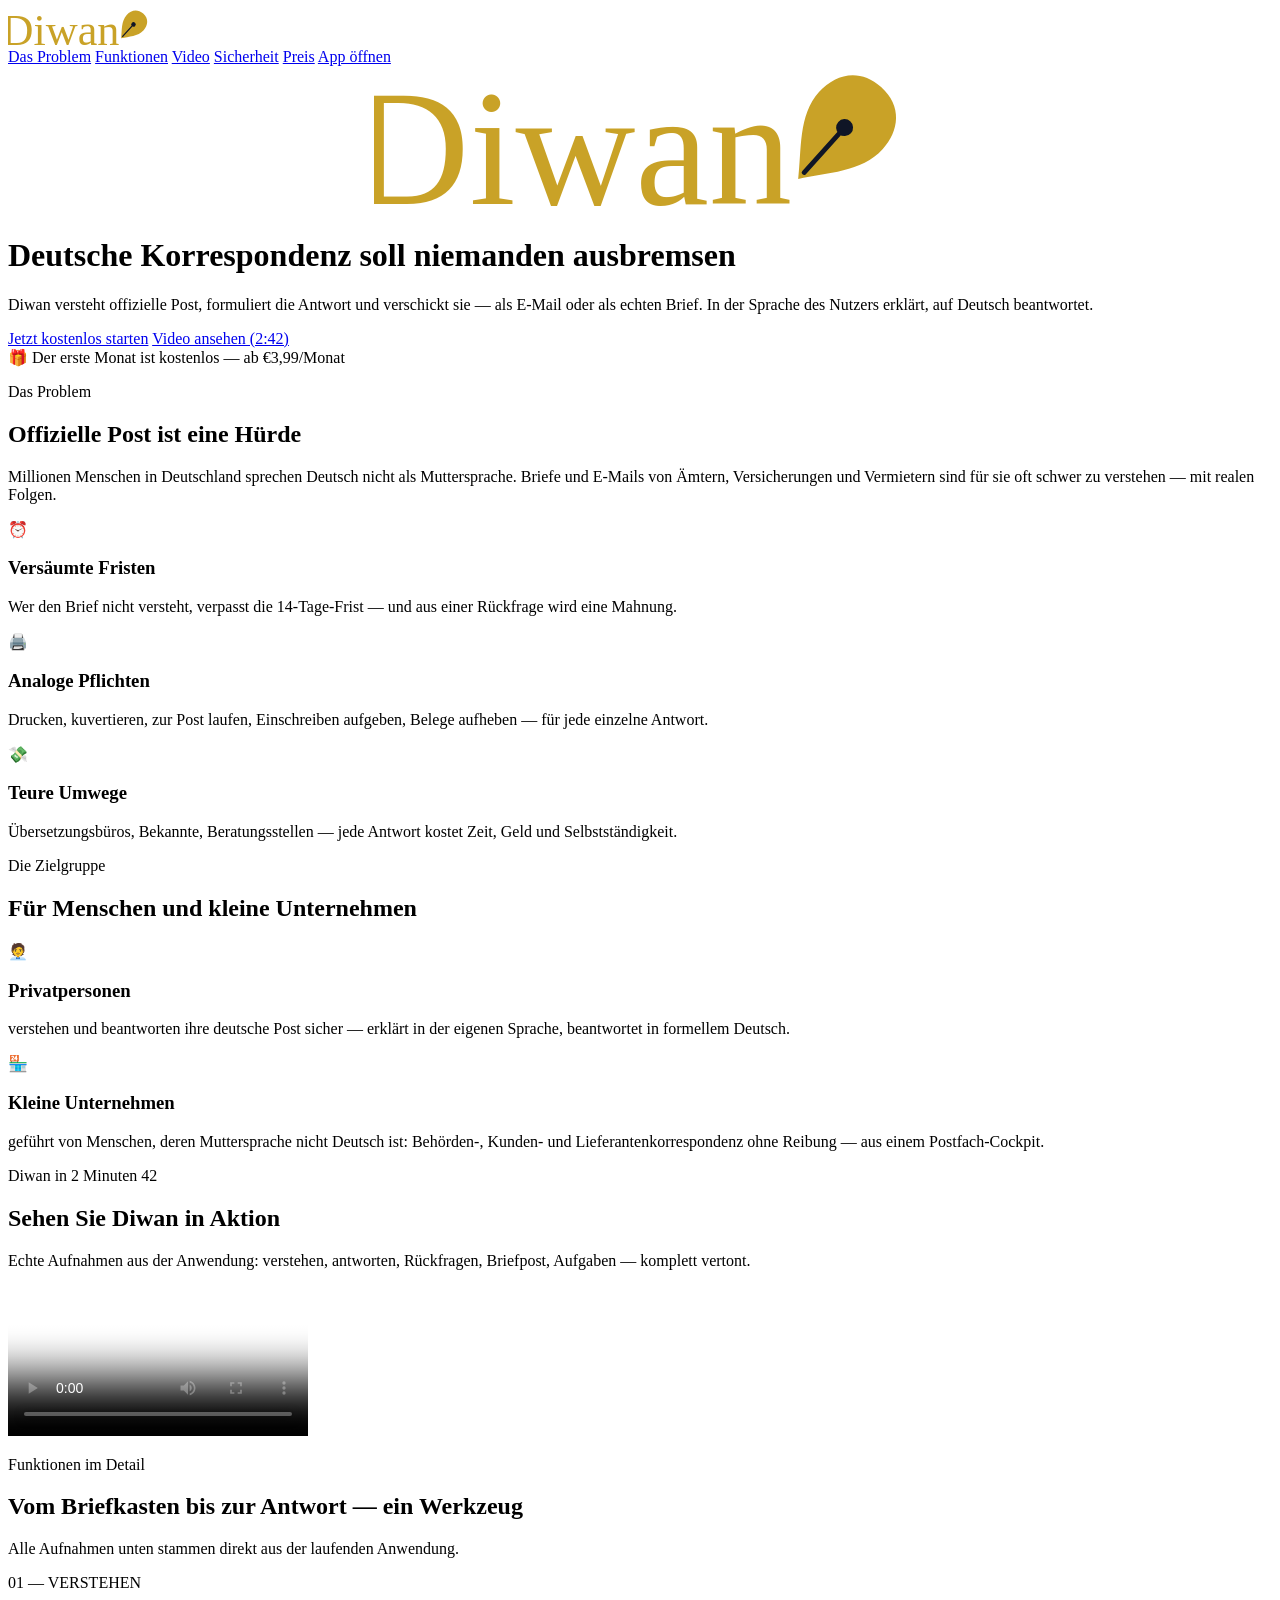
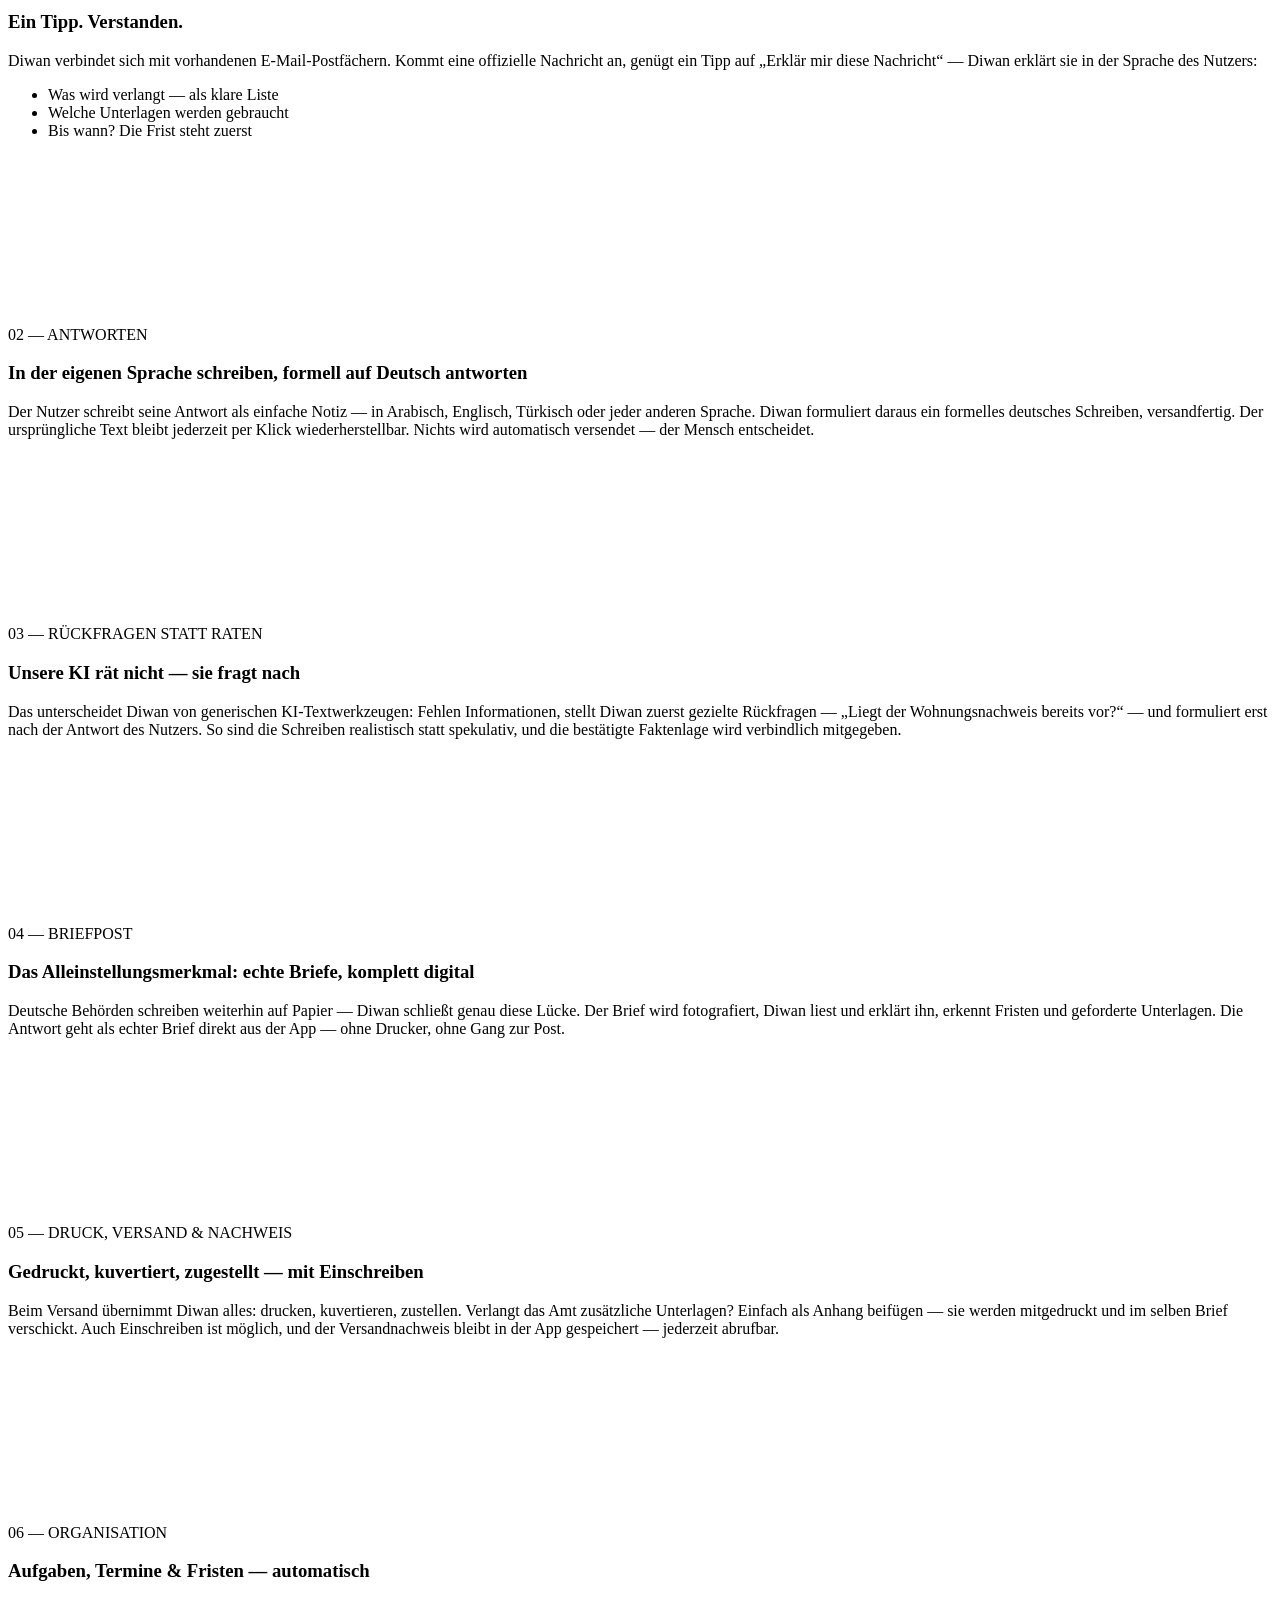
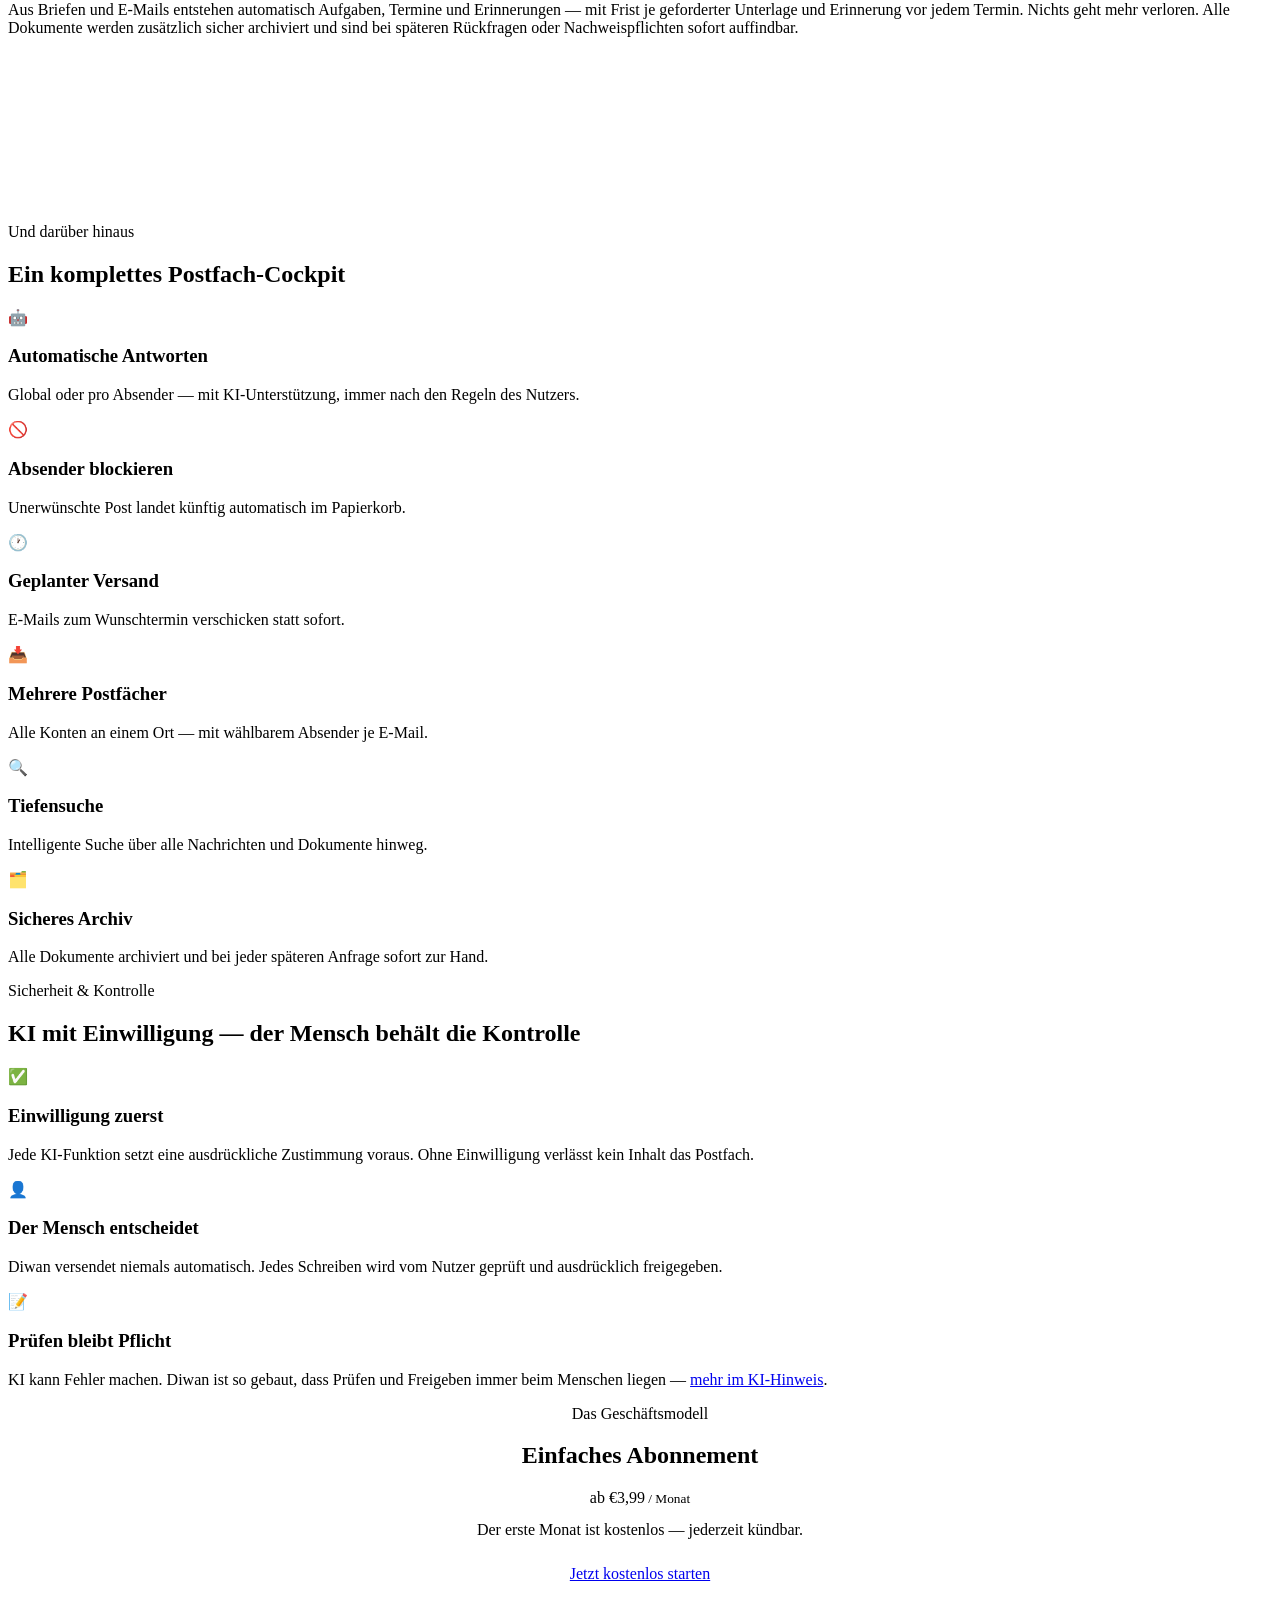
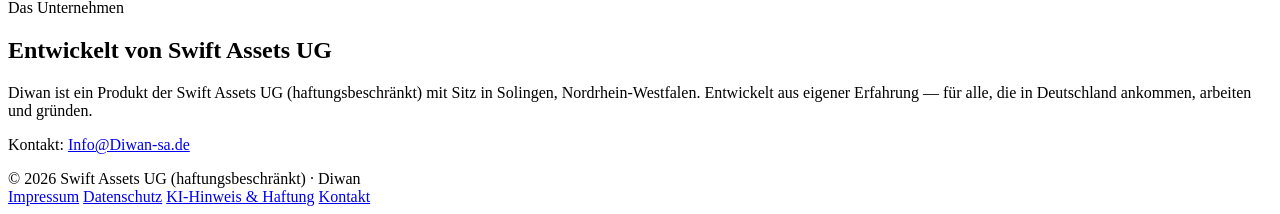
==== index.html @ e73e19f1 "Add files via upload" ====
<!doctype html>
<html lang="de">
<head>
<meta charset="utf-8"/>
<meta name="viewport" content="width=device-width, initial-scale=1"/>
<title>Diwan — Ihr intelligenter Assistent für deutsche Korrespondenz</title>
<meta name="description" content="Diwan macht offizielle deutsche Post verständlich und beantwortet sie — E-Mail und echte Briefpost, mit Aufgaben, Fristen und sicherem Archiv. Für Privatpersonen und kleine Unternehmen."/>
<meta property="og:title" content="Diwan — deutsche Korrespondenz ohne Hürden"/>
<meta property="og:description" content="Verstehen, antworten, versenden — E-Mail und Briefpost in einer App. Erster Monat kostenlos."/>
<meta property="og:type" content="website"/>
<link rel="icon" type="image/svg+xml" href="assets/favicon.svg"/>
<link rel="stylesheet" href="assets/site.css"/>
</head>
<body>

<nav>
  <div class="container nav-inner">
    <a href="#" aria-label="Diwan">
      <svg viewBox="200 88 432 122" style="height:40px;display:block"><text x="540" y="200" text-anchor="end" font-size="135" style="font-family:Sacramento,cursive" fill="#C9A227">Diwan</text><g transform="translate(468.2,51.6)"><g transform="rotate(42 76.8 128.4)"><g transform="scale(0.3)"><path d="M256 92 C334 92 372 148 372 214 C372 300 302 362 256 428 C210 362 140 300 140 214 C140 148 178 92 256 92 Z" fill="#C9A227"/><circle cx="256" cy="240" r="23" fill="#0F1526"/><path d="M256 263 V404" stroke="#0F1526" stroke-width="13" stroke-linecap="round"/></g></g></g></svg>
    </a>
    <div class="nav-links">
      <a href="#problem">Das Problem</a>
      <a href="#funktionen">Funktionen</a>
      <a href="#video">Video</a>
      <a href="#sicherheit">Sicherheit</a>
      <a href="#preis">Preis</a>
      <a class="btn small" href="https://app.diwan-sa.de" rel="noopener">App öffnen</a>
    </div>
  </div>
</nav>

<header class="hero">
  <div class="container">
    <div class="wordmark">
      <svg viewBox="200 88 432 122" style="height:150px;margin:0 auto;display:block"><text x="540" y="200" text-anchor="end" font-size="135" style="font-family:Sacramento,cursive" fill="#C9A227">Diwan</text><g transform="translate(468.2,51.6)"><g transform="rotate(42 76.8 128.4)"><g transform="scale(0.3)"><path d="M256 92 C334 92 372 148 372 214 C372 300 302 362 256 428 C210 362 140 300 140 214 C140 148 178 92 256 92 Z" fill="#C9A227"/><circle cx="256" cy="240" r="23" fill="#0F1526"/><path d="M256 263 V404" stroke="#0F1526" stroke-width="13" stroke-linecap="round"/></g></g></g></svg>
    </div>
    <h1>Deutsche Korrespondenz soll <span class="gold">niemanden ausbremsen</span></h1>
    <p class="sub">Diwan versteht offizielle Post, formuliert die Antwort und verschickt sie — als E-Mail oder als echten Brief. In der Sprache des Nutzers erklärt, auf Deutsch beantwortet.</p>
    <div class="cta">
      <a class="btn" href="https://app.diwan-sa.de" rel="noopener">Jetzt kostenlos starten</a>
      <a class="btn ghost" href="#video">Video ansehen (2:42)</a>
    </div>
    <div><span class="chip">🎁 Der erste Monat ist kostenlos — ab €3,99/Monat</span></div>
  </div>
</header>

<section id="problem">
  <div class="container">
    <p class="kicker reveal">Das Problem</p>
    <h2 class="reveal">Offizielle Post ist eine <span class="gold">Hürde</span></h2>
    <p class="lead reveal">Millionen Menschen in Deutschland sprechen Deutsch nicht als Muttersprache. Briefe und E-Mails von Ämtern, Versicherungen und Vermietern sind für sie oft schwer zu verstehen — mit realen Folgen.</p>
    <div class="cards">
      <div class="card reveal"><div class="big">⏰</div><h3>Versäumte Fristen</h3><p>Wer den Brief nicht versteht, verpasst die 14-Tage-Frist — und aus einer Rückfrage wird eine Mahnung.</p></div>
      <div class="card reveal"><div class="big">🖨️</div><h3>Analoge Pflichten</h3><p>Drucken, kuvertieren, zur Post laufen, Einschreiben aufgeben, Belege aufheben — für jede einzelne Antwort.</p></div>
      <div class="card reveal"><div class="big">💸</div><h3>Teure Umwege</h3><p>Übersetzungsbüros, Bekannte, Beratungsstellen — jede Antwort kostet Zeit, Geld und Selbstständigkeit.</p></div>
    </div>
  </div>
</section>

<section class="trust" id="zielgruppe">
  <div class="container">
    <p class="kicker reveal">Die Zielgruppe</p>
    <h2 class="reveal">Für <span class="gold">Menschen</span> und <span class="gold">kleine Unternehmen</span></h2>
    <div class="cards">
      <div class="card reveal"><div class="big">🧑‍💼</div><h3>Privatpersonen</h3><p>verstehen und beantworten ihre deutsche Post sicher — erklärt in der eigenen Sprache, beantwortet in formellem Deutsch.</p></div>
      <div class="card reveal"><div class="big">🏪</div><h3>Kleine Unternehmen</h3><p>geführt von Menschen, deren Muttersprache nicht Deutsch ist: Behörden-, Kunden- und Lieferantenkorrespondenz ohne Reibung — aus einem Postfach-Cockpit.</p></div>
    </div>
  </div>
</section>

<section id="video">
  <div class="container">
    <p class="kicker reveal">Diwan in 2 Minuten 42</p>
    <h2 class="reveal">Sehen Sie Diwan <span class="gold">in Aktion</span></h2>
    <p class="lead reveal">Echte Aufnahmen aus der Anwendung: verstehen, antworten, Rückfragen, Briefpost, Aufgaben — komplett vertont.</p>
    <div class="video-wrap reveal">
      <video controls preload="metadata" poster="assets/video/poster.jpg">
        <source src="assets/video/diwan-pitch-de.mp4" type="video/mp4"/>
      </video>
    </div>
  </div>
</section>

<section id="funktionen">
  <div class="container">
    <p class="kicker reveal">Funktionen im Detail</p>
    <h2 class="reveal">Vom Briefkasten bis zur Antwort — <span class="gold">ein Werkzeug</span></h2>
    <p class="lead reveal">Alle Aufnahmen unten stammen direkt aus der laufenden Anwendung.</p>

    <div class="feature reveal">
      <div>
        <p class="num">01 — VERSTEHEN</p>
        <h3>Ein Tipp. <span class="gold">Verstanden.</span></h3>
        <p>Diwan verbindet sich mit vorhandenen E-Mail-Postfächern. Kommt eine offizielle Nachricht an, genügt ein Tipp auf „Erklär mir diese Nachricht“ — Diwan erklärt sie in der Sprache des Nutzers:</p>
        <ul>
          <li>Was wird verlangt — als klare Liste</li>
          <li>Welche Unterlagen werden gebraucht</li>
          <li>Bis wann? Die Frist steht zuerst</li>
        </ul>
      </div>
      <div class="media"><video autoplay muted loop playsinline preload="metadata" src="assets/loops/explain.mp4"></video></div>
    </div>

    <div class="feature flip reveal">
      <div>
        <p class="num">02 — ANTWORTEN</p>
        <h3>In der eigenen Sprache schreiben, <span class="gold">formell auf Deutsch</span> antworten</h3>
        <p>Der Nutzer schreibt seine Antwort als einfache Notiz — in Arabisch, Englisch, Türkisch oder jeder anderen Sprache. Diwan formuliert daraus ein formelles deutsches Schreiben, versandfertig. Der ursprüngliche Text bleibt jederzeit per Klick wiederherstellbar. Nichts wird automatisch versendet — der Mensch entscheidet.</p>
      </div>
      <div class="media"><video autoplay muted loop playsinline preload="metadata" src="assets/loops/write.mp4"></video></div>
    </div>

    <div class="feature reveal">
      <div>
        <p class="num">03 — RÜCKFRAGEN STATT RATEN</p>
        <h3>Unsere KI <span class="gold">rät nicht</span> — sie fragt nach</h3>
        <p>Das unterscheidet Diwan von generischen KI-Textwerkzeugen: Fehlen Informationen, stellt Diwan zuerst gezielte Rückfragen — „Liegt der Wohnungsnachweis bereits vor?“ — und formuliert erst nach der Antwort des Nutzers. So sind die Schreiben realistisch statt spekulativ, und die bestätigte Faktenlage wird verbindlich mitgegeben.</p>
      </div>
      <div class="media"><video autoplay muted loop playsinline preload="metadata" src="assets/loops/clarify.mp4"></video></div>
    </div>

    <div class="feature flip reveal">
      <div>
        <p class="num">04 — BRIEFPOST</p>
        <h3>Das Alleinstellungsmerkmal: <span class="gold">echte Briefe</span>, komplett digital</h3>
        <p>Deutsche Behörden schreiben weiterhin auf Papier — Diwan schließt genau diese Lücke. Der Brief wird fotografiert, Diwan liest und erklärt ihn, erkennt Fristen und geforderte Unterlagen. Die Antwort geht als echter Brief direkt aus der App — ohne Drucker, ohne Gang zur Post.</p>
      </div>
      <div class="media"><video autoplay muted loop playsinline preload="metadata" src="assets/loops/paper.mp4"></video></div>
    </div>

    <div class="feature reveal">
      <div>
        <p class="num">05 — DRUCK, VERSAND &amp; NACHWEIS</p>
        <h3>Gedruckt, kuvertiert, <span class="gold">zugestellt</span> — mit Einschreiben</h3>
        <p>Beim Versand übernimmt Diwan alles: drucken, kuvertieren, zustellen. Verlangt das Amt zusätzliche Unterlagen? Einfach als Anhang beifügen — sie werden mitgedruckt und im selben Brief verschickt. Auch Einschreiben ist möglich, und der Versandnachweis bleibt in der App gespeichert — jederzeit abrufbar.</p>
      </div>
      <div class="media"><video autoplay muted loop playsinline preload="metadata" src="assets/loops/print.mp4"></video></div>
    </div>

    <div class="feature flip reveal">
      <div>
        <p class="num">06 — ORGANISATION</p>
        <h3>Aufgaben, Termine &amp; Fristen — <span class="gold">automatisch</span></h3>
        <p>Aus Briefen und E-Mails entstehen automatisch Aufgaben, Termine und Erinnerungen — mit Frist je geforderter Unterlage und Erinnerung vor jedem Termin. Nichts geht mehr verloren. Alle Dokumente werden zusätzlich sicher archiviert und sind bei späteren Rückfragen oder Nachweispflichten sofort auffindbar.</p>
      </div>
      <div class="media"><video autoplay muted loop playsinline preload="metadata" src="assets/loops/tasks.mp4"></video></div>
    </div>
  </div>
</section>

<section class="trust" id="cockpit">
  <div class="container">
    <p class="kicker reveal">Und darüber hinaus</p>
    <h2 class="reveal">Ein <span class="gold">komplettes</span> Postfach-Cockpit</h2>
    <div class="cards">
      <div class="card reveal"><div class="big">🤖</div><h3>Automatische Antworten</h3><p>Global oder pro Absender — mit KI-Unterstützung, immer nach den Regeln des Nutzers.</p></div>
      <div class="card reveal"><div class="big">🚫</div><h3>Absender blockieren</h3><p>Unerwünschte Post landet künftig automatisch im Papierkorb.</p></div>
      <div class="card reveal"><div class="big">🕐</div><h3>Geplanter Versand</h3><p>E-Mails zum Wunschtermin verschicken statt sofort.</p></div>
      <div class="card reveal"><div class="big">📥</div><h3>Mehrere Postfächer</h3><p>Alle Konten an einem Ort — mit wählbarem Absender je E-Mail.</p></div>
      <div class="card reveal"><div class="big">🔍</div><h3>Tiefensuche</h3><p>Intelligente Suche über alle Nachrichten und Dokumente hinweg.</p></div>
      <div class="card reveal"><div class="big">🗂️</div><h3>Sicheres Archiv</h3><p>Alle Dokumente archiviert und bei jeder späteren Anfrage sofort zur Hand.</p></div>
    </div>
  </div>
</section>

<section id="sicherheit">
  <div class="container">
    <p class="kicker reveal">Sicherheit &amp; Kontrolle</p>
    <h2 class="reveal">KI mit <span class="gold">Einwilligung</span> — der Mensch behält die Kontrolle</h2>
    <div class="cards">
      <div class="card reveal"><div class="big">✅</div><h3>Einwilligung zuerst</h3><p>Jede KI-Funktion setzt eine ausdrückliche Zustimmung voraus. Ohne Einwilligung verlässt kein Inhalt das Postfach.</p></div>
      <div class="card reveal"><div class="big">👤</div><h3>Der Mensch entscheidet</h3><p>Diwan versendet niemals automatisch. Jedes Schreiben wird vom Nutzer geprüft und ausdrücklich freigegeben.</p></div>
      <div class="card reveal"><div class="big">📝</div><h3>Prüfen bleibt Pflicht</h3><p>KI kann Fehler machen. Diwan ist so gebaut, dass Prüfen und Freigeben immer beim Menschen liegen — <a href="ki-hinweis.html">mehr im KI‑Hinweis</a>.</p></div>
    </div>
  </div>
</section>

<section class="trust" id="preis">
  <div class="container" style="text-align:center">
    <p class="kicker reveal">Das Geschäftsmodell</p>
    <h2 class="reveal">Einfaches <span class="gold">Abonnement</span></h2>
    <div class="price-box reveal">
      <div class="amount">ab €3,99<small> / Monat</small></div>
      <p style="color:var(--muted);margin-top:14px">Der erste Monat ist kostenlos — jederzeit kündbar.</p>
      <div style="margin-top:26px"><a class="btn" href="https://app.diwan-sa.de" rel="noopener">Jetzt kostenlos starten</a></div>
    </div>
  </div>
</section>

<section id="unternehmen">
  <div class="container">
    <p class="kicker reveal">Das Unternehmen</p>
    <h2 class="reveal">Entwickelt von <span class="gold">Swift Assets UG</span></h2>
    <p class="lead reveal">Diwan ist ein Produkt der Swift Assets UG (haftungsbeschränkt) mit Sitz in Solingen, Nordrhein-Westfalen. Entwickelt aus eigener Erfahrung — für alle, die in Deutschland ankommen, arbeiten und gründen.</p>
    <p class="lead reveal" style="margin-top:16px">Kontakt: <a href="mailto:Info@Diwan-sa.de">Info@Diwan-sa.de</a></p>
  </div>
</section>

<footer>
  <div class="container foot">
    <div>© <span id="y"></span> Swift Assets UG (haftungsbeschränkt) · Diwan</div>
    <div class="links">
      <a href="impressum.html">Impressum</a>
      <a href="datenschutz.html">Datenschutz</a>
      <a href="ki-hinweis.html">KI-Hinweis &amp; Haftung</a>
      <a href="mailto:Info@Diwan-sa.de">Kontakt</a>
    </div>
  </div>
</footer>

<script>
document.getElementById("y").textContent = new Date().getFullYear();
const io = new IntersectionObserver((es) => es.forEach(e => { if (e.isIntersecting) { e.target.classList.add("on"); io.unobserve(e.target); } }), { threshold: 0.12 });
document.querySelectorAll(".reveal").forEach(el => io.observe(el));
</script>
</body>
</html>
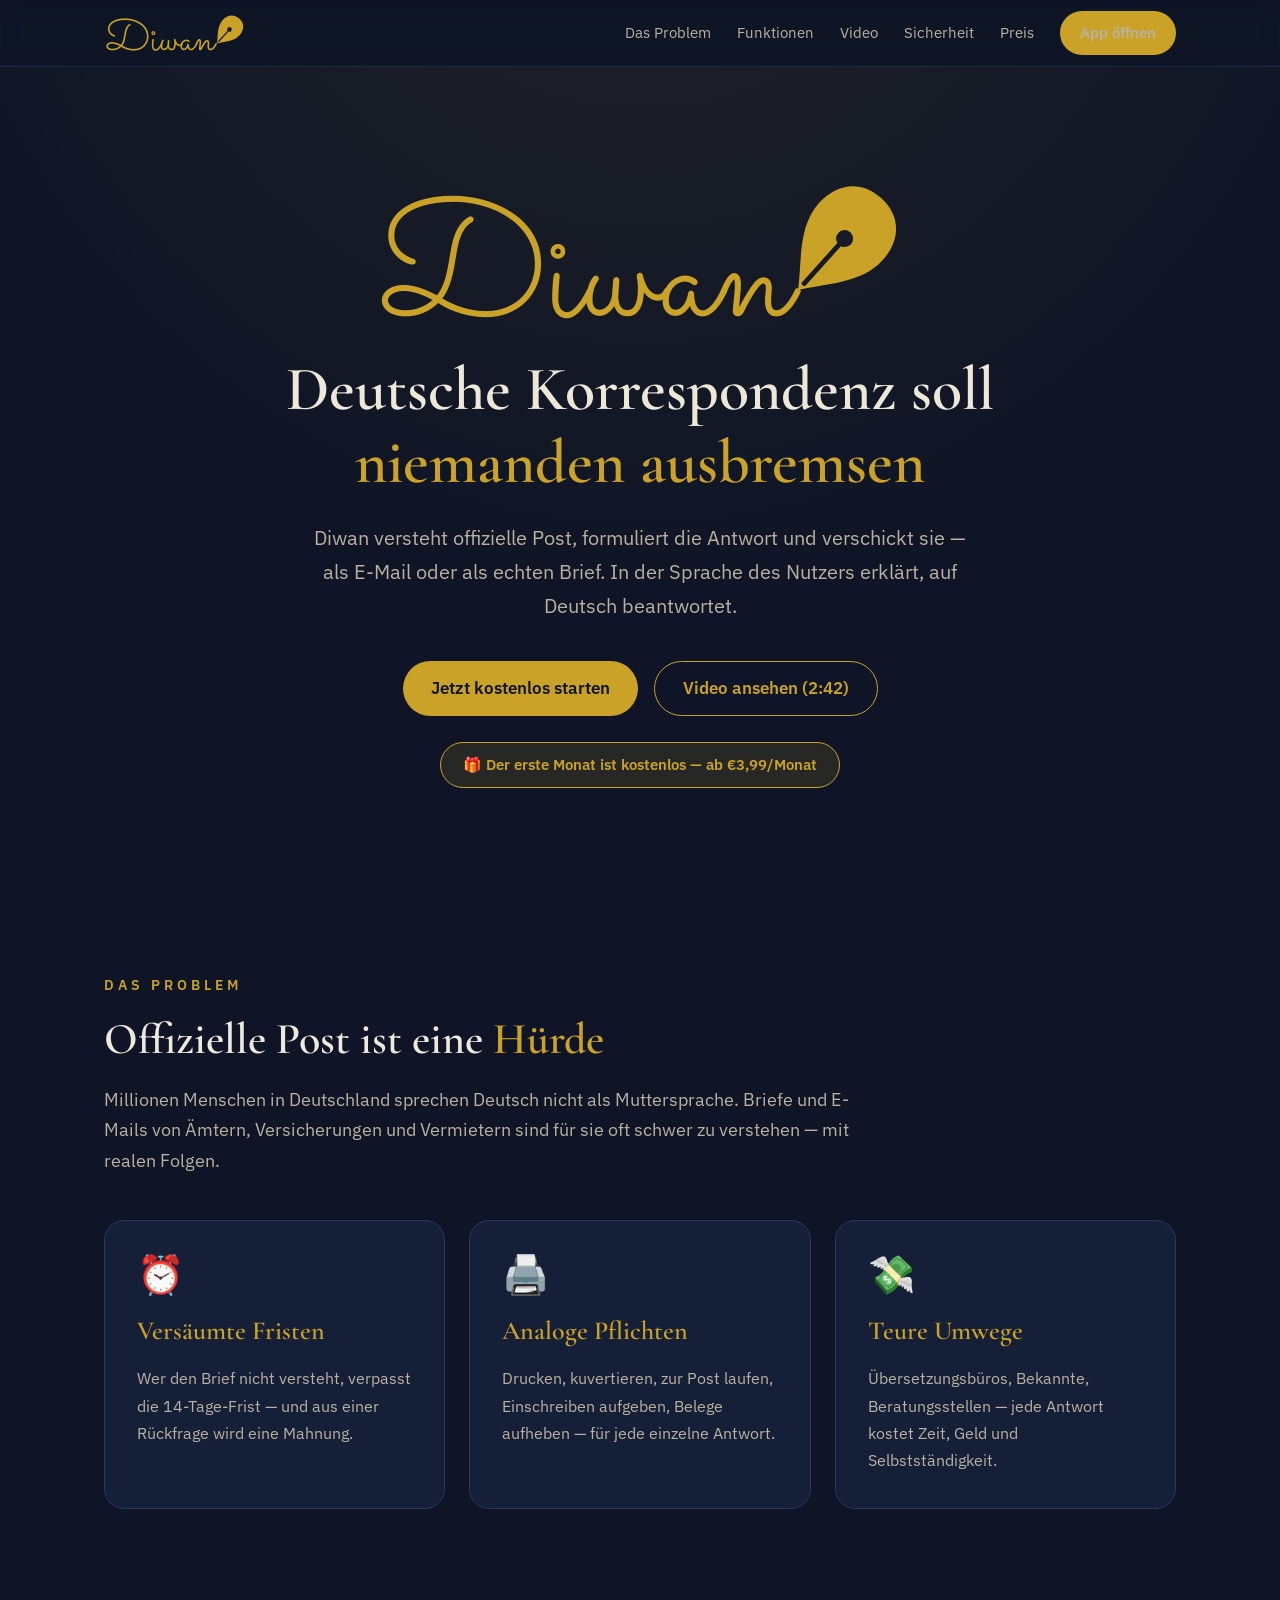
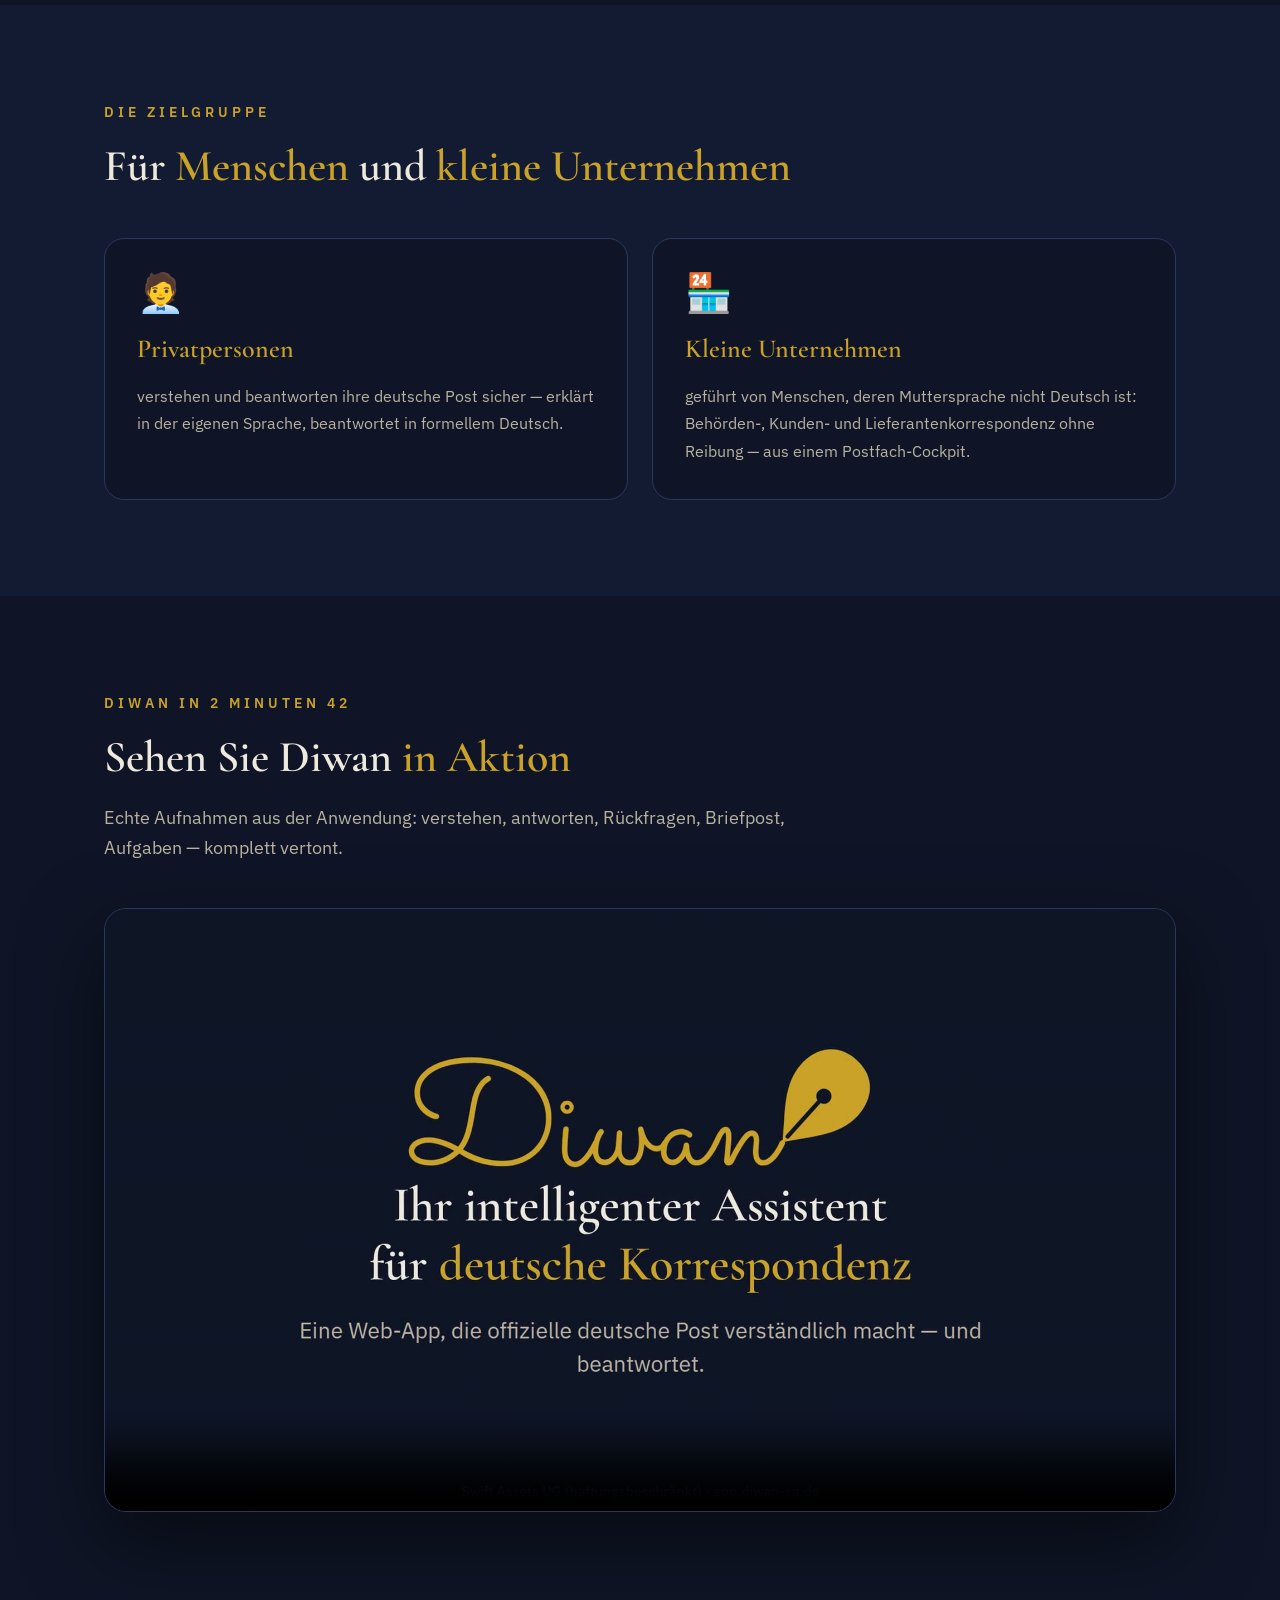
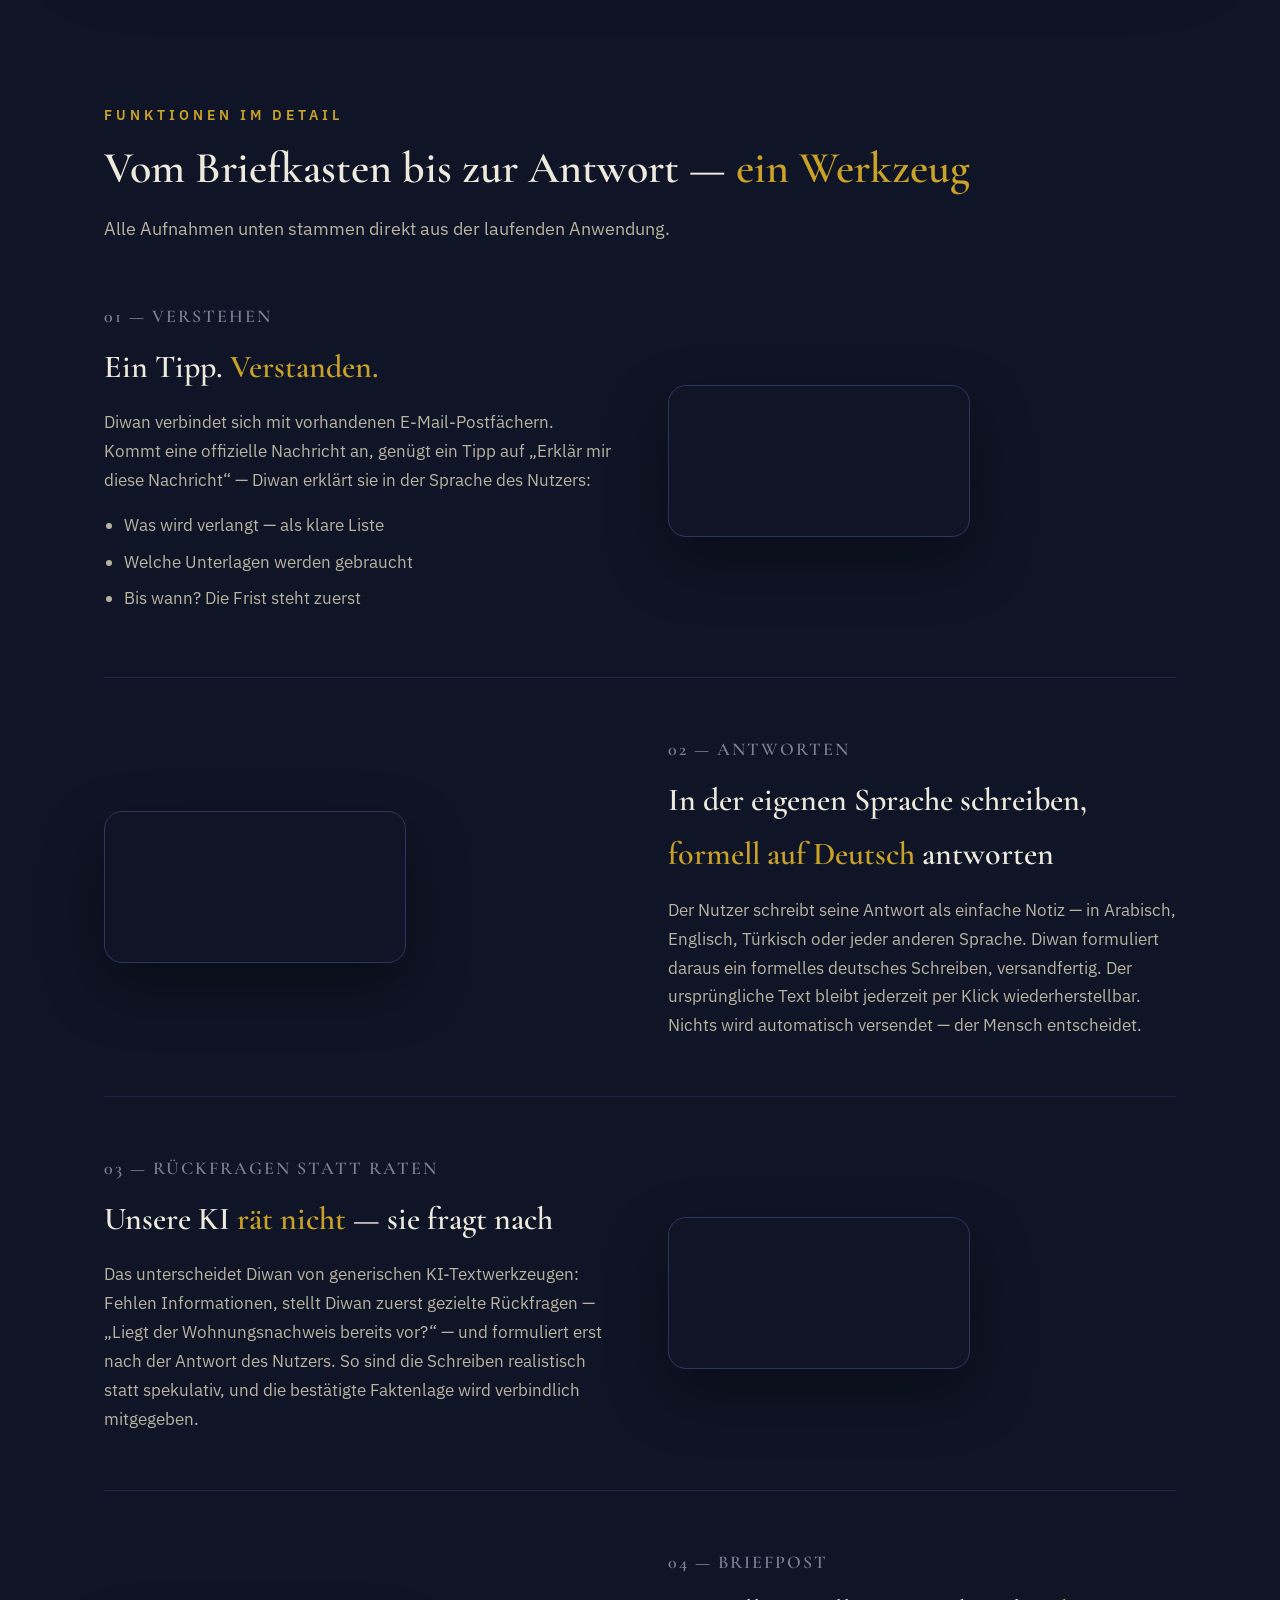
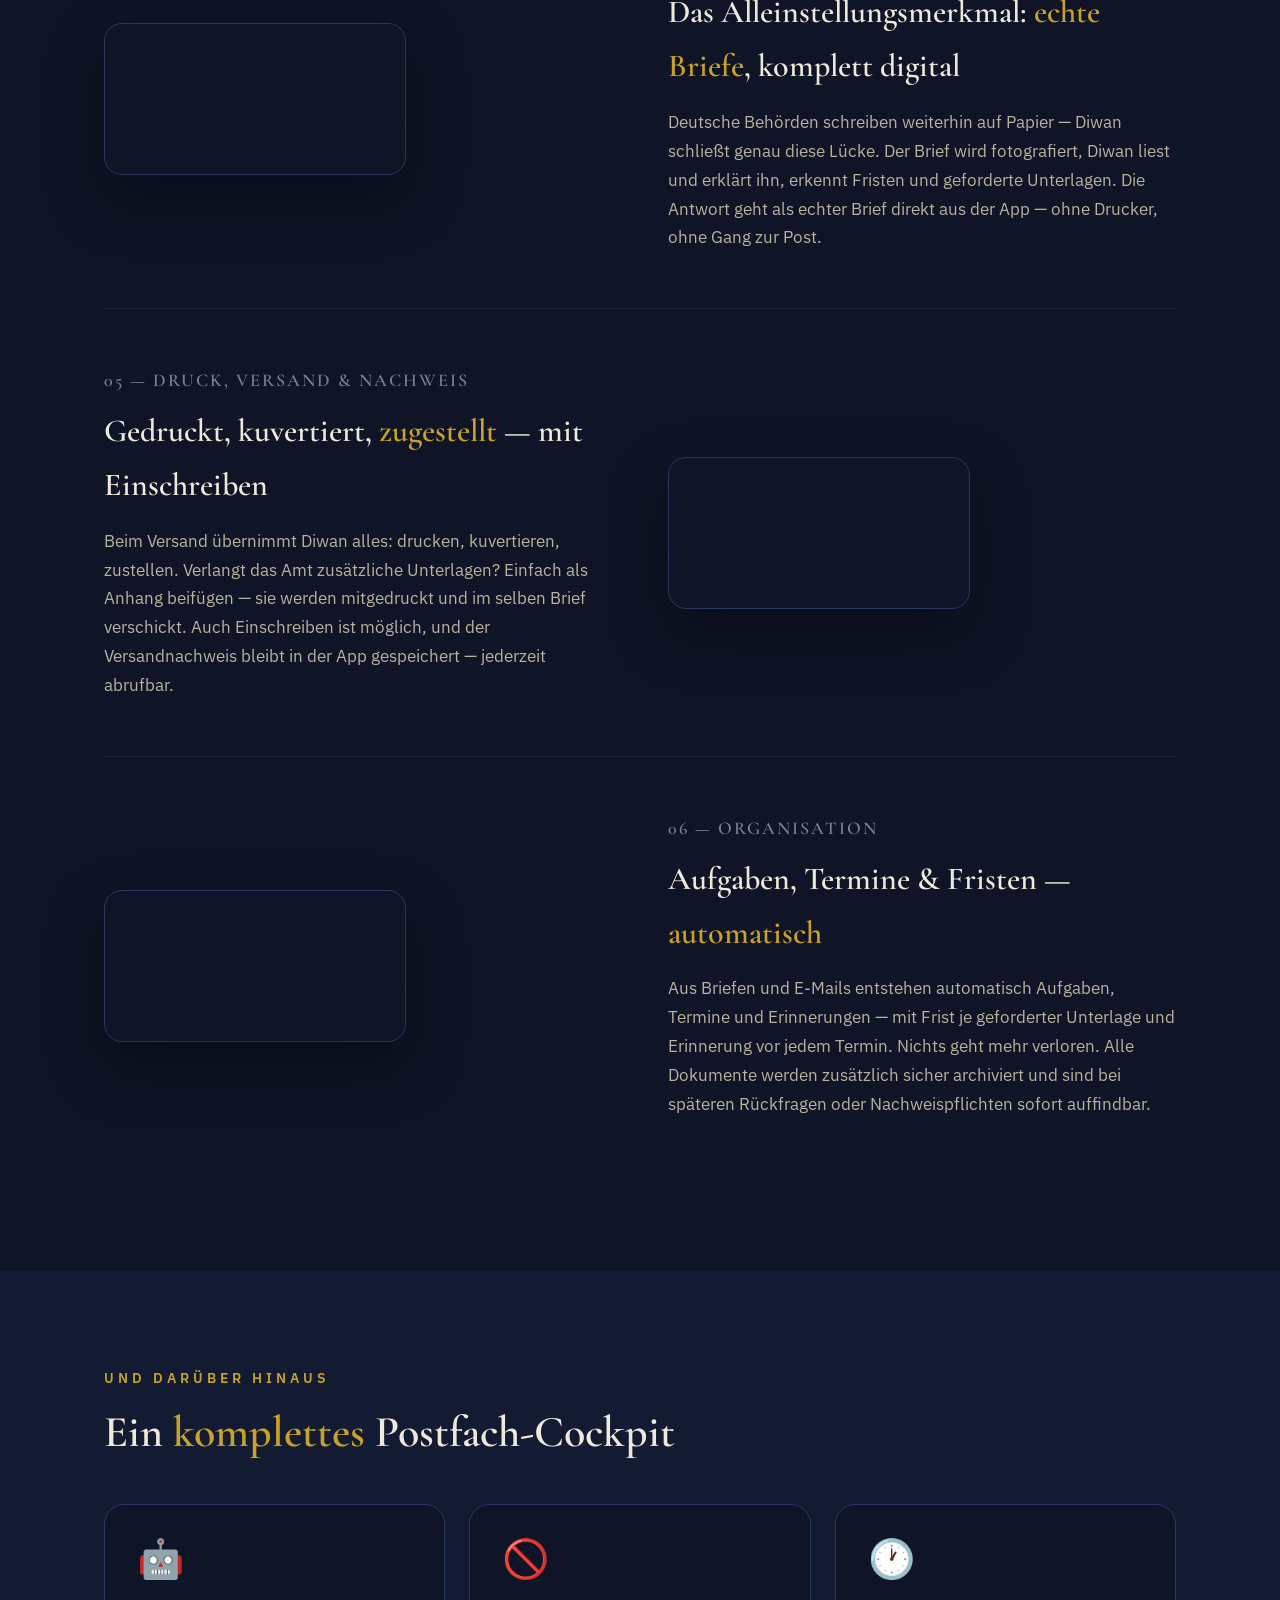
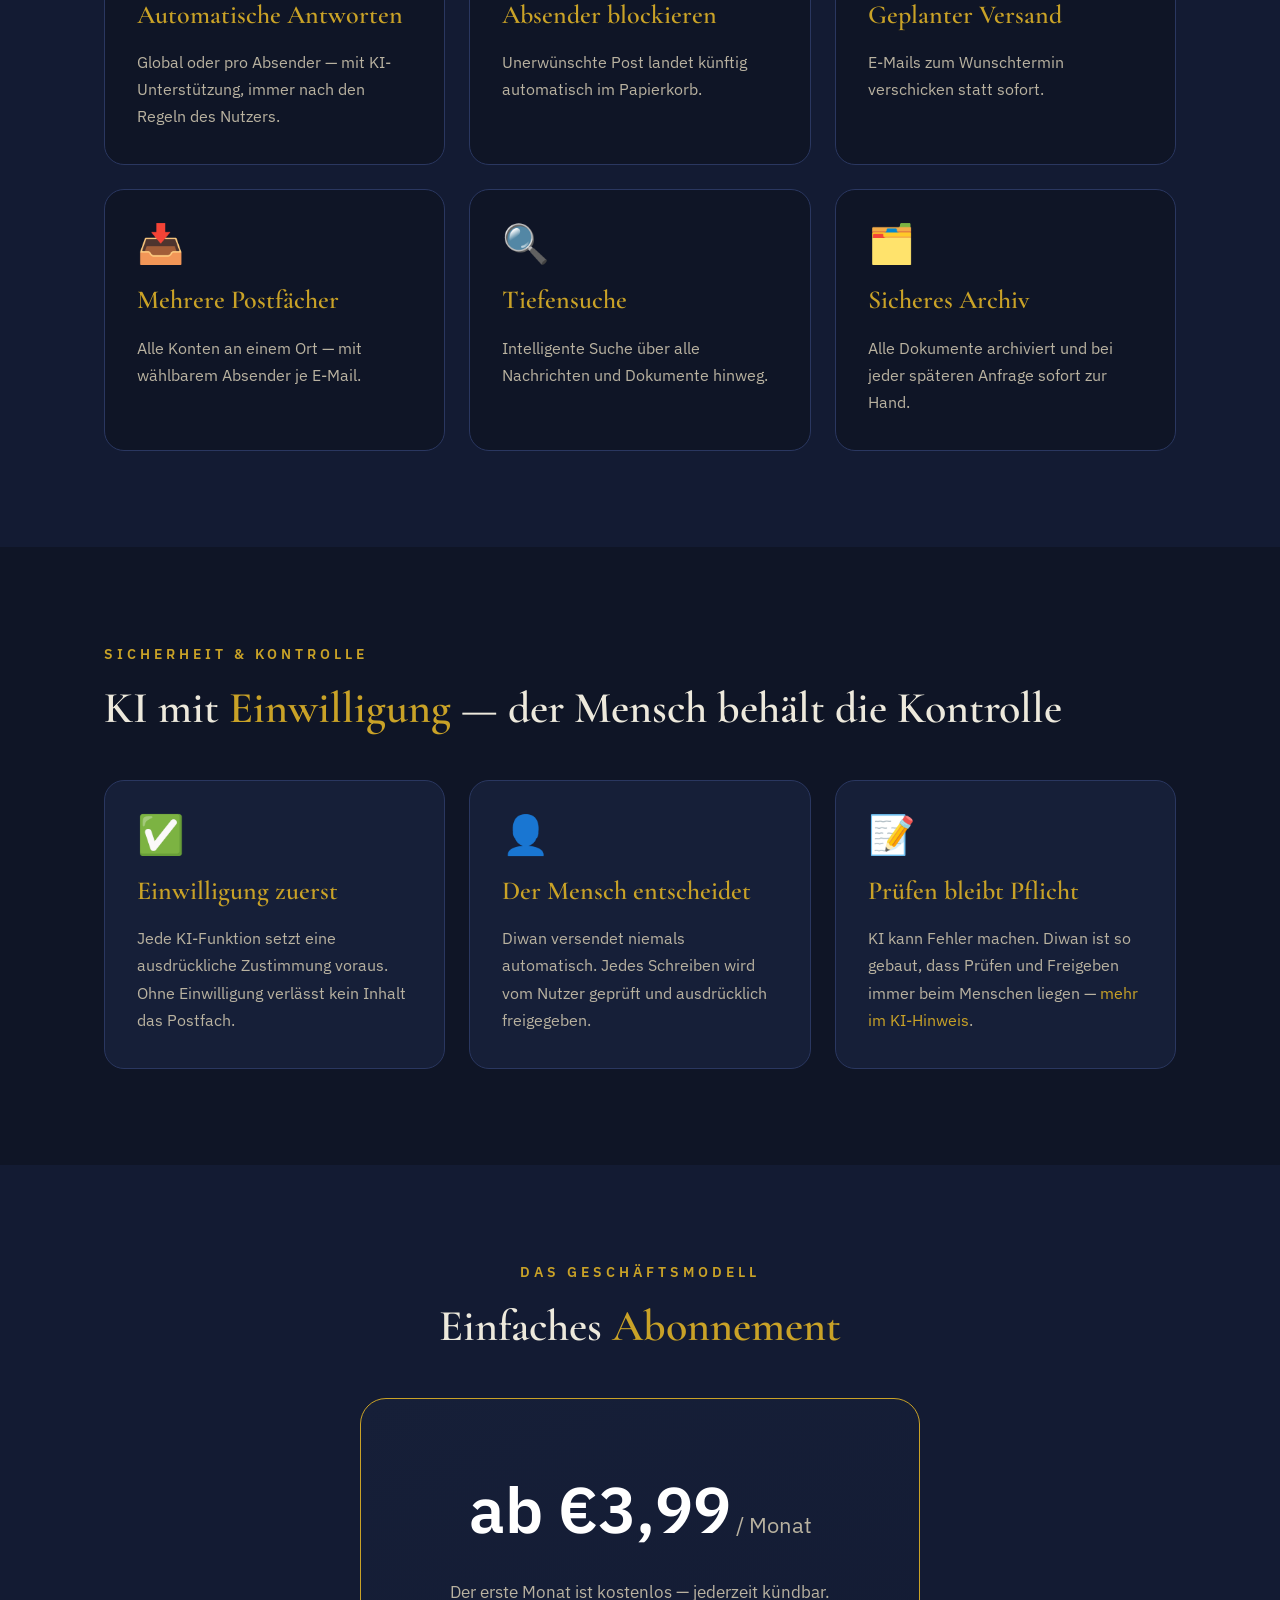
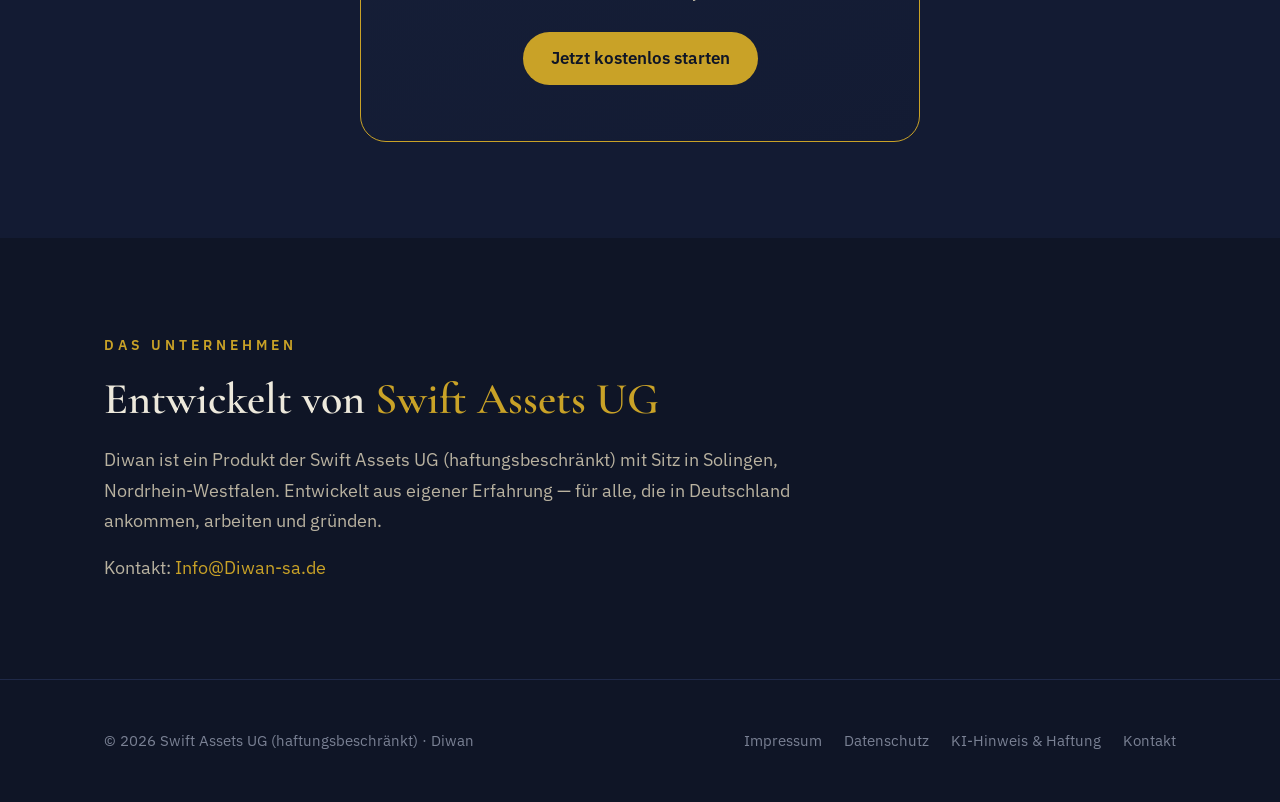
==== commit bfa79984: "Add files via upload" ====
--- a/index.html
+++ b/index.html
@@ -8,8 +8,8 @@
 <meta property="og:title" content="Diwan — deutsche Korrespondenz ohne Hürden"/>
 <meta property="og:description" content="Verstehen, antworten, versenden — E-Mail und Briefpost in einer App. Erster Monat kostenlos."/>
 <meta property="og:type" content="website"/>
-<link rel="icon" type="image/svg+xml" href="assets/favicon.svg"/>
-<link rel="stylesheet" href="assets/site.css"/>
+<link rel="icon" type="image/svg+xml" href="favicon.svg"/>
+<link rel="stylesheet" href="site.css"/>
 </head>
 <body>
 
@@ -74,8 +74,8 @@
     <h2 class="reveal">Sehen Sie Diwan <span class="gold">in Aktion</span></h2>
     <p class="lead reveal">Echte Aufnahmen aus der Anwendung: verstehen, antworten, Rückfragen, Briefpost, Aufgaben — komplett vertont.</p>
     <div class="video-wrap reveal">
-      <video controls preload="metadata" poster="assets/video/poster.jpg">
-        <source src="assets/video/diwan-pitch-de.mp4" type="video/mp4"/>
+      <video controls preload="metadata" poster="poster.jpg">
+        <source src="diwan-pitch-de.mp4" type="video/mp4"/>
       </video>
     </div>
   </div>
@@ -98,7 +98,7 @@
           <li>Bis wann? Die Frist steht zuerst</li>
         </ul>
       </div>
-      <div class="media"><video autoplay muted loop playsinline preload="metadata" src="assets/loops/explain.mp4"></video></div>
+      <div class="media"><video autoplay muted loop playsinline preload="metadata" src="explain.mp4"></video></div>
     </div>
 
     <div class="feature flip reveal">
@@ -107,7 +107,7 @@
         <h3>In der eigenen Sprache schreiben, <span class="gold">formell auf Deutsch</span> antworten</h3>
         <p>Der Nutzer schreibt seine Antwort als einfache Notiz — in Arabisch, Englisch, Türkisch oder jeder anderen Sprache. Diwan formuliert daraus ein formelles deutsches Schreiben, versandfertig. Der ursprüngliche Text bleibt jederzeit per Klick wiederherstellbar. Nichts wird automatisch versendet — der Mensch entscheidet.</p>
       </div>
-      <div class="media"><video autoplay muted loop playsinline preload="metadata" src="assets/loops/write.mp4"></video></div>
+      <div class="media"><video autoplay muted loop playsinline preload="metadata" src="write.mp4"></video></div>
     </div>
 
     <div class="feature reveal">
@@ -116,7 +116,7 @@
         <h3>Unsere KI <span class="gold">rät nicht</span> — sie fragt nach</h3>
         <p>Das unterscheidet Diwan von generischen KI-Textwerkzeugen: Fehlen Informationen, stellt Diwan zuerst gezielte Rückfragen — „Liegt der Wohnungsnachweis bereits vor?“ — und formuliert erst nach der Antwort des Nutzers. So sind die Schreiben realistisch statt spekulativ, und die bestätigte Faktenlage wird verbindlich mitgegeben.</p>
       </div>
-      <div class="media"><video autoplay muted loop playsinline preload="metadata" src="assets/loops/clarify.mp4"></video></div>
+      <div class="media"><video autoplay muted loop playsinline preload="metadata" src="clarify.mp4"></video></div>
     </div>
 
     <div class="feature flip reveal">
@@ -125,7 +125,7 @@
         <h3>Das Alleinstellungsmerkmal: <span class="gold">echte Briefe</span>, komplett digital</h3>
         <p>Deutsche Behörden schreiben weiterhin auf Papier — Diwan schließt genau diese Lücke. Der Brief wird fotografiert, Diwan liest und erklärt ihn, erkennt Fristen und geforderte Unterlagen. Die Antwort geht als echter Brief direkt aus der App — ohne Drucker, ohne Gang zur Post.</p>
       </div>
-      <div class="media"><video autoplay muted loop playsinline preload="metadata" src="assets/loops/paper.mp4"></video></div>
+      <div class="media"><video autoplay muted loop playsinline preload="metadata" src="paper.mp4"></video></div>
     </div>
 
     <div class="feature reveal">
@@ -134,7 +134,7 @@
         <h3>Gedruckt, kuvertiert, <span class="gold">zugestellt</span> — mit Einschreiben</h3>
         <p>Beim Versand übernimmt Diwan alles: drucken, kuvertieren, zustellen. Verlangt das Amt zusätzliche Unterlagen? Einfach als Anhang beifügen — sie werden mitgedruckt und im selben Brief verschickt. Auch Einschreiben ist möglich, und der Versandnachweis bleibt in der App gespeichert — jederzeit abrufbar.</p>
       </div>
-      <div class="media"><video autoplay muted loop playsinline preload="metadata" src="assets/loops/print.mp4"></video></div>
+      <div class="media"><video autoplay muted loop playsinline preload="metadata" src="print.mp4"></video></div>
     </div>
 
     <div class="feature flip reveal">
@@ -143,7 +143,7 @@
         <h3>Aufgaben, Termine &amp; Fristen — <span class="gold">automatisch</span></h3>
         <p>Aus Briefen und E-Mails entstehen automatisch Aufgaben, Termine und Erinnerungen — mit Frist je geforderter Unterlage und Erinnerung vor jedem Termin. Nichts geht mehr verloren. Alle Dokumente werden zusätzlich sicher archiviert und sind bei späteren Rückfragen oder Nachweispflichten sofort auffindbar.</p>
       </div>
-      <div class="media"><video autoplay muted loop playsinline preload="metadata" src="assets/loops/tasks.mp4"></video></div>
+      <div class="media"><video autoplay muted loop playsinline preload="metadata" src="tasks.mp4"></video></div>
     </div>
   </div>
 </section>
--- a/site.css
+++ b/site.css
@@ -0,0 +1,100 @@
+/* Diwan — brand site styles. Night ground, gold accents, cream text. */
+@font-face{font-family:Sacramento;src:url(sacramento.ttf);font-display:swap}
+@font-face{font-family:Cormorant;src:url(cormorant-600.ttf);font-weight:600;font-display:swap}
+@font-face{font-family:Plex;src:url(plex-400.ttf);font-weight:400;font-display:swap}
+@font-face{font-family:Plex;src:url(plex-600.ttf);font-weight:600;font-display:swap}
+
+:root{
+  --night:#0F1526; --night-2:#131B33; --panel:#161F38; --line:#2A3760;
+  --ink:#1C2E63; --gold:#C9A227; --gold-soft:rgba(201,162,39,.13);
+  --cream:#EDE9DC; --muted:#B9B2A0; --dim:#7A8194;
+}
+*{margin:0;padding:0;box-sizing:border-box}
+html{scroll-behavior:smooth}
+body{background:var(--night);color:var(--cream);font-family:Plex,system-ui,sans-serif;line-height:1.7;font-size:17px}
+a{color:var(--gold);text-decoration:none}
+a:hover{opacity:.85}
+img,video{max-width:100%;display:block}
+.container{max-width:1120px;margin:0 auto;padding:0 24px}
+section{padding:96px 0}
+
+/* nav */
+nav{position:sticky;top:0;z-index:50;background:rgba(15,21,38,.86);backdrop-filter:blur(10px);border-bottom:1px solid rgba(42,55,96,.6)}
+.nav-inner{display:flex;align-items:center;justify-content:space-between;height:66px}
+.nav-links{display:flex;gap:26px;align-items:center;font-size:15px}
+.nav-links a{color:var(--muted)}
+.nav-links a:hover{color:var(--gold);opacity:1}
+.btn{display:inline-flex;align-items:center;gap:10px;background:var(--gold);color:#0F1526;font-weight:600;border-radius:99px;padding:12px 28px;transition:transform .15s ease, box-shadow .15s ease}
+.btn:hover{transform:translateY(-1px);box-shadow:0 8px 24px rgba(201,162,39,.35);opacity:1}
+.btn.ghost{background:transparent;color:var(--gold);border:1px solid var(--gold)}
+.btn.small{padding:9px 20px;font-size:15px}
+
+/* hero */
+.hero{padding:110px 0 90px;text-align:center;position:relative;overflow:hidden}
+.hero::before{content:"";position:absolute;inset:-40% -20% auto;height:120%;background:radial-gradient(ellipse at 50% 0%,rgba(201,162,39,.10),transparent 62%);pointer-events:none}
+.wordmark svg{height:150px;margin:0 auto}
+.hero h1{font-family:Cormorant,serif;font-size:clamp(38px,5.4vw,62px);font-weight:600;line-height:1.18;margin:26px auto 0;max-width:820px}
+.hero h1 .gold{color:var(--gold)}
+.hero .sub{color:var(--muted);font-size:20px;max-width:660px;margin:22px auto 0}
+.hero .cta{display:flex;gap:16px;justify-content:center;flex-wrap:wrap;margin-top:38px}
+.chip{display:inline-flex;align-items:center;gap:10px;background:var(--gold-soft);border:1px solid var(--gold);color:var(--gold);border-radius:99px;padding:9px 22px;font-size:15px;font-weight:600;margin-top:26px}
+
+/* section headers */
+.kicker{color:var(--gold);font-size:14px;letter-spacing:4px;text-transform:uppercase;font-weight:600;margin-bottom:14px}
+h2{font-family:Cormorant,serif;font-size:clamp(30px,3.8vw,44px);font-weight:600;line-height:1.25;margin-bottom:18px}
+h2 .gold{color:var(--gold)}
+.lead{color:var(--muted);font-size:18px;max-width:760px}
+
+/* cards & grids */
+.cards{display:grid;grid-template-columns:repeat(auto-fit,minmax(280px,1fr));gap:24px;margin-top:44px}
+.card{background:var(--panel);border:1px solid var(--line);border-radius:20px;padding:34px 32px}
+.card h3{font-family:Cormorant,serif;font-size:26px;color:var(--gold);margin-bottom:12px}
+.card p{color:var(--muted);font-size:16px}
+.card .big{font-size:38px;line-height:1;margin-bottom:16px}
+
+/* features (text + loop video) */
+.feature{display:grid;grid-template-columns:1fr 1fr;gap:56px;align-items:center;padding:56px 0;border-top:1px solid rgba(42,55,96,.5)}
+.feature:first-of-type{border-top:0}
+.feature video{border-radius:18px;border:1px solid var(--line);box-shadow:0 24px 60px rgba(0,0,0,.4)}
+.feature .num{font-family:Cormorant,serif;font-size:18px;color:var(--dim);letter-spacing:2px;margin-bottom:8px}
+.feature h3{font-family:Cormorant,serif;font-size:32px;font-weight:600;margin-bottom:14px}
+.feature h3 .gold{color:var(--gold)}
+.feature p{color:var(--muted)}
+.feature ul{margin:16px 0 0 20px;color:var(--muted)}
+.feature ul li{margin-bottom:8px}
+.feature.flip .media{order:-1}
+@media(max-width:820px){.feature{grid-template-columns:1fr}.feature.flip .media{order:0}}
+
+/* video */
+.video-wrap{border-radius:22px;overflow:hidden;border:1px solid var(--line);box-shadow:0 30px 80px rgba(0,0,0,.5);margin-top:44px}
+.video-wrap video{width:100%}
+
+/* trust */
+.trust{background:var(--night-2)}
+.trust .cards .card{background:var(--night)}
+
+/* price */
+.price-box{background:linear-gradient(160deg,var(--panel),var(--night-2));border:1px solid var(--gold);border-radius:26px;padding:56px;text-align:center;max-width:560px;margin:44px auto 0}
+.price-box .amount{font-size:64px;font-weight:600;color:#fff}
+.price-box .amount small{font-size:22px;color:var(--muted);font-weight:400}
+
+/* legal pages */
+.legal{max-width:820px;margin:0 auto;padding:70px 24px 100px}
+.legal h1{font-family:Cormorant,serif;font-size:40px;margin-bottom:10px}
+.legal h2{font-size:26px;margin:38px 0 12px}
+.legal p,.legal li{color:var(--muted);font-size:16px}
+.legal ul{margin:10px 0 10px 22px}
+.legal .note{background:var(--gold-soft);border:1px solid var(--gold);border-radius:14px;padding:20px 24px;color:var(--cream);margin:24px 0}
+.legal .backlink{display:inline-block;margin-bottom:30px;color:var(--dim);font-size:15px}
+
+/* footer */
+footer{border-top:1px solid rgba(42,55,96,.6);padding:48px 0;color:var(--dim);font-size:15px}
+.foot{display:flex;justify-content:space-between;gap:20px;flex-wrap:wrap;align-items:center}
+.foot .links{display:flex;gap:22px;flex-wrap:wrap}
+.foot a{color:var(--dim)}
+.foot a:hover{color:var(--gold)}
+
+/* reveal on scroll */
+.reveal{opacity:0;transform:translateY(26px);transition:opacity .7s ease,transform .7s ease}
+.reveal.on{opacity:1;transform:none}
+@media(prefers-reduced-motion:reduce){.reveal{opacity:1;transform:none;transition:none}}
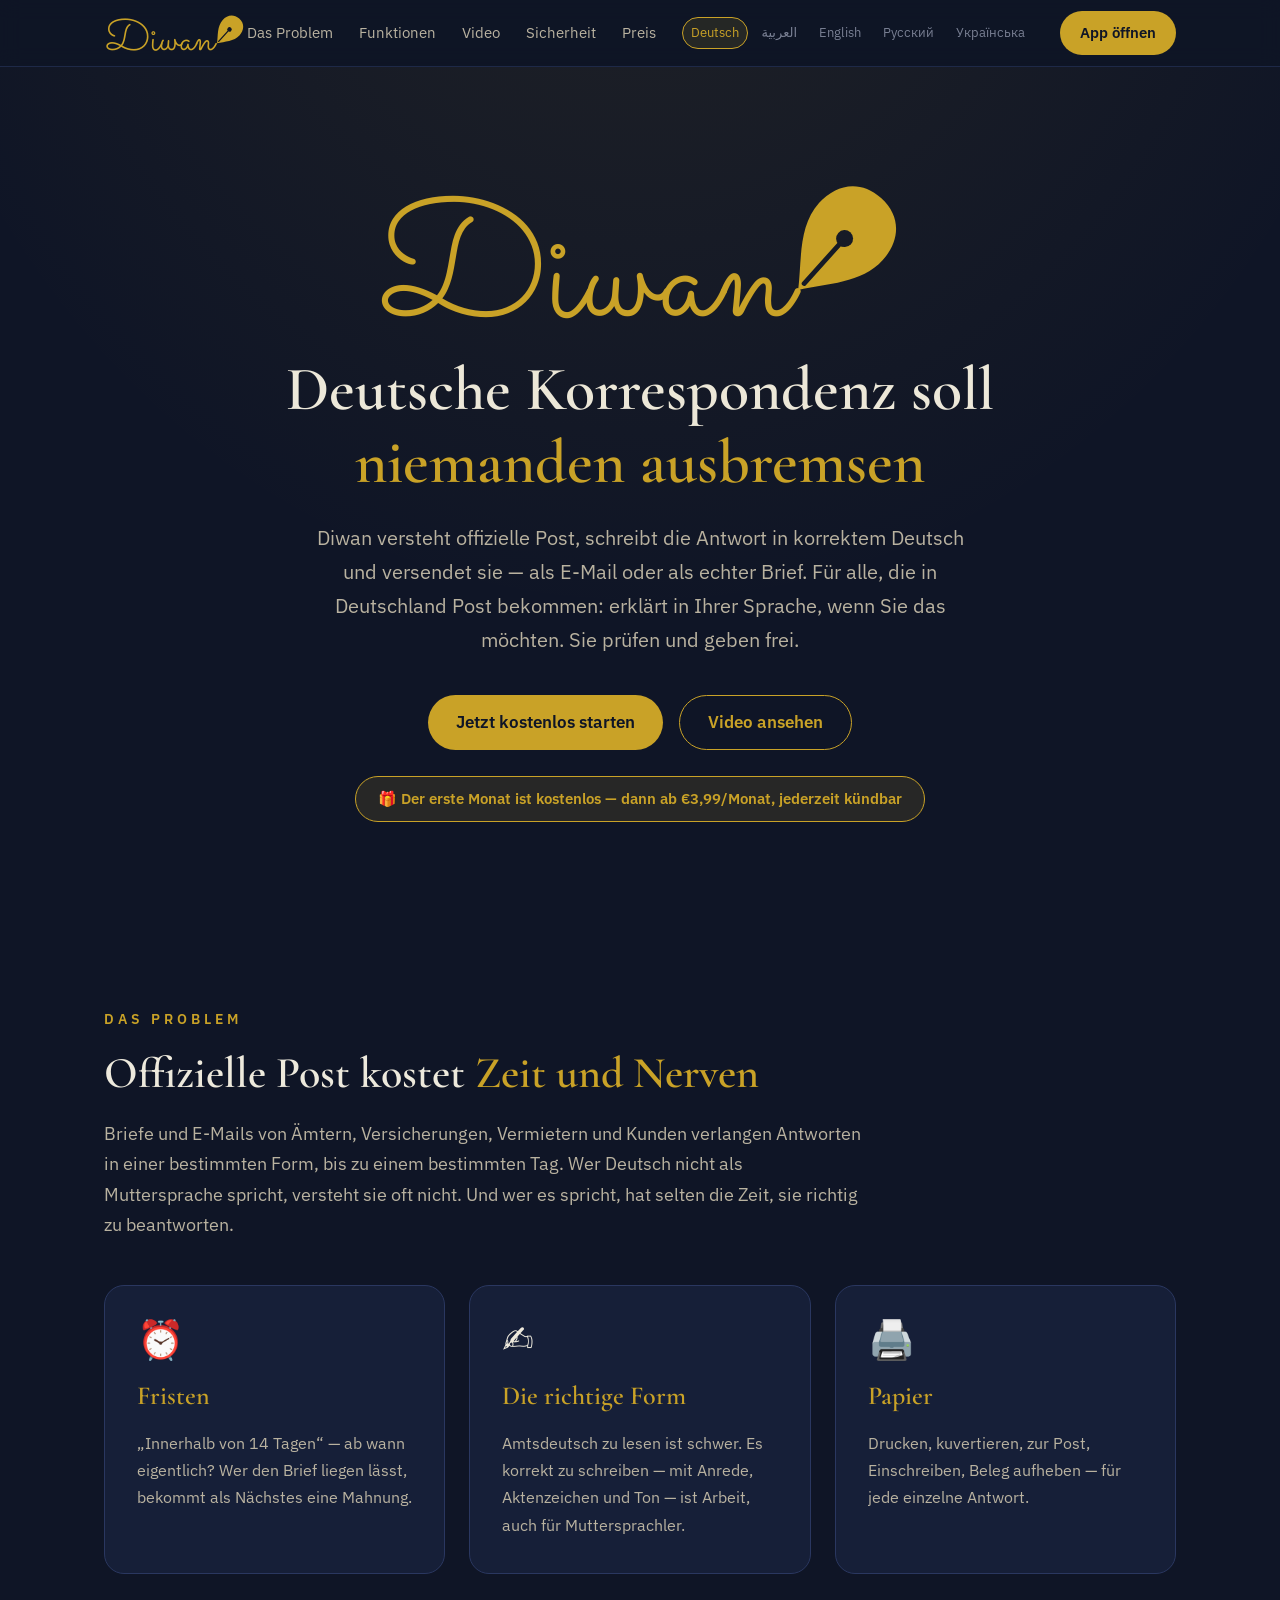
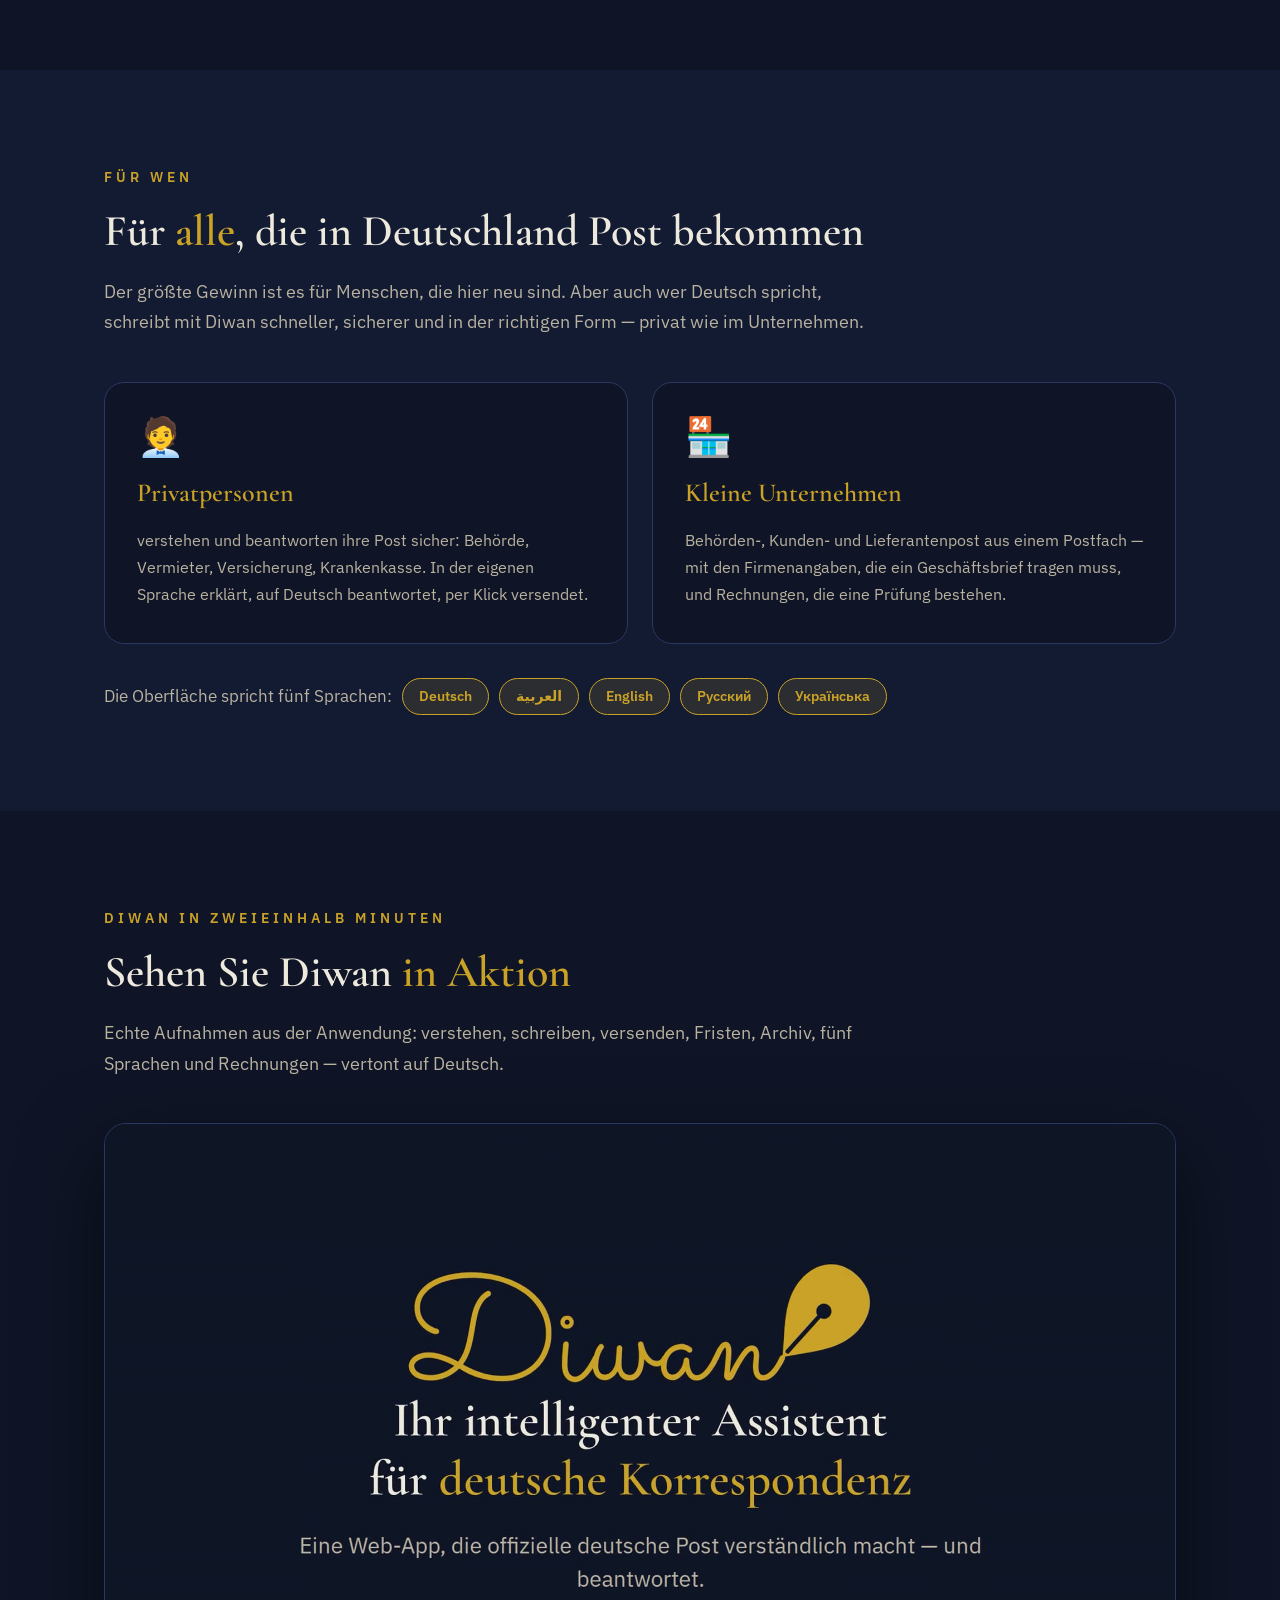
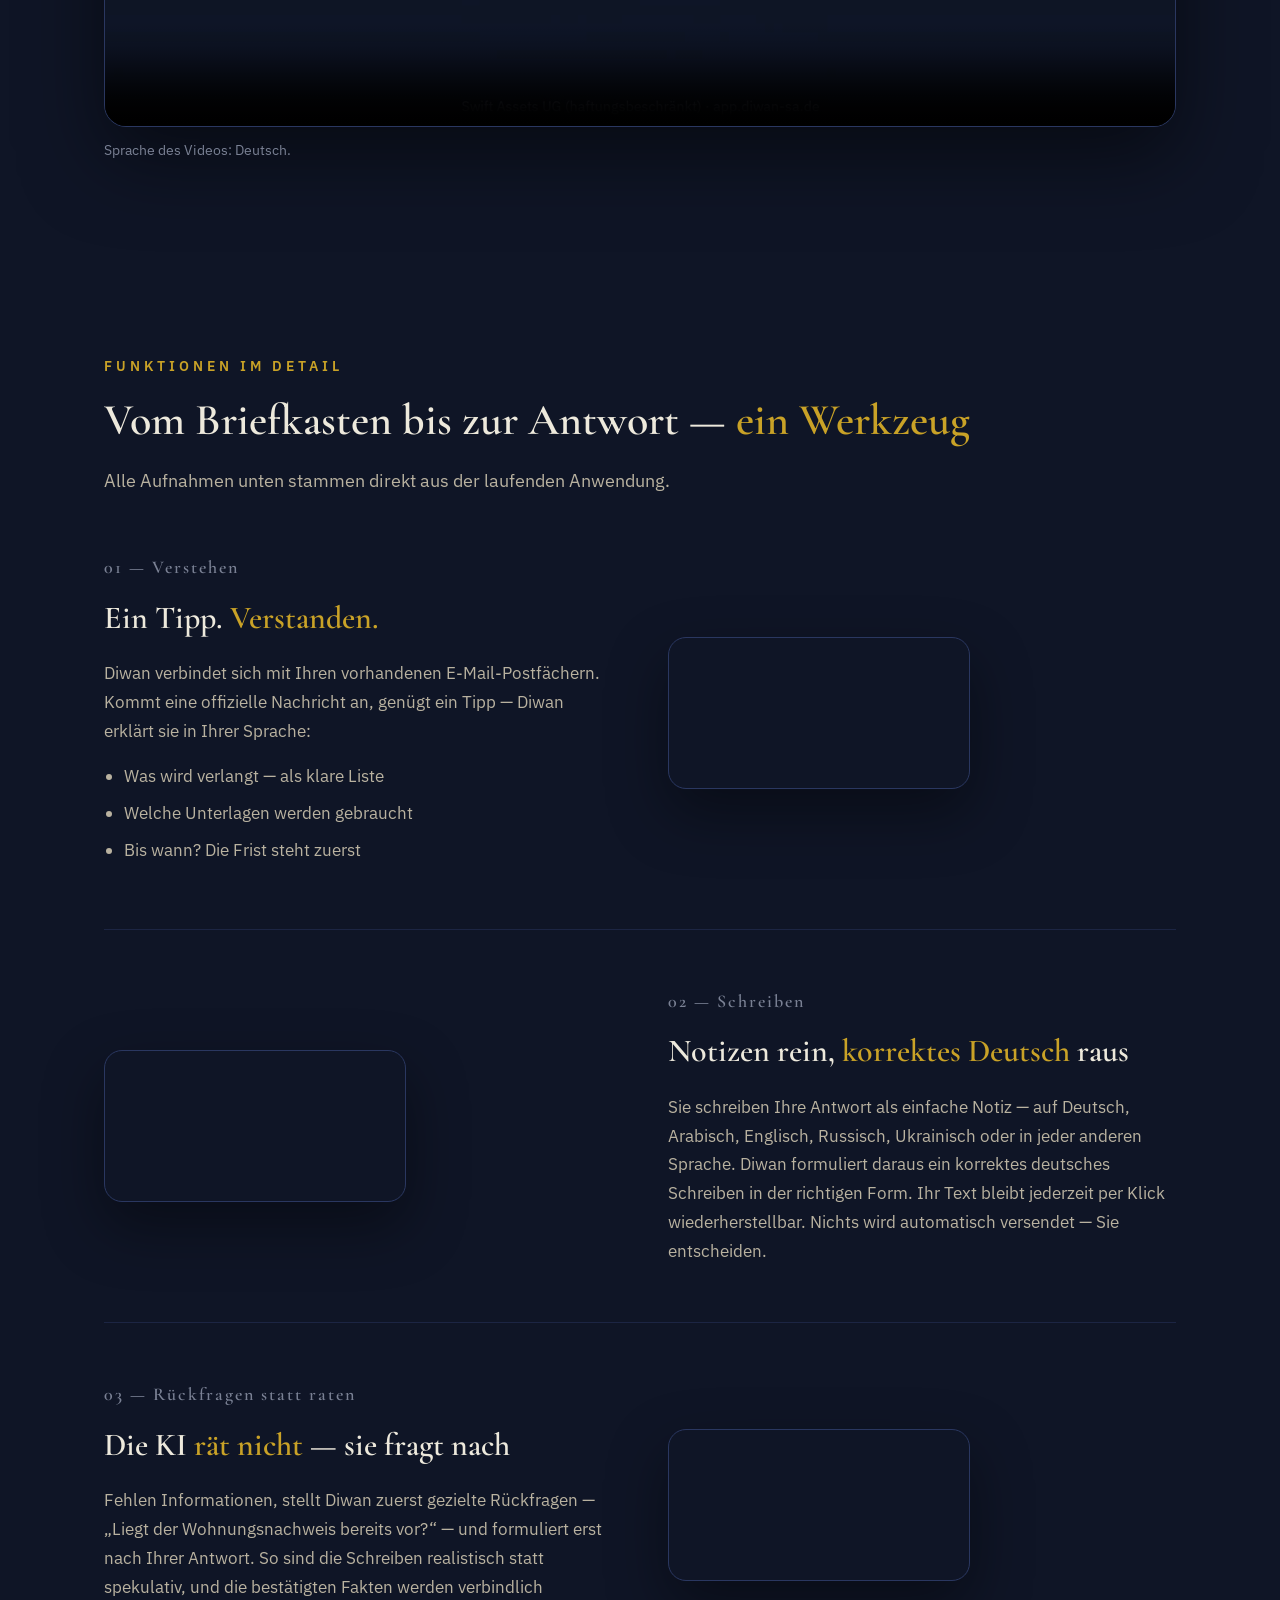
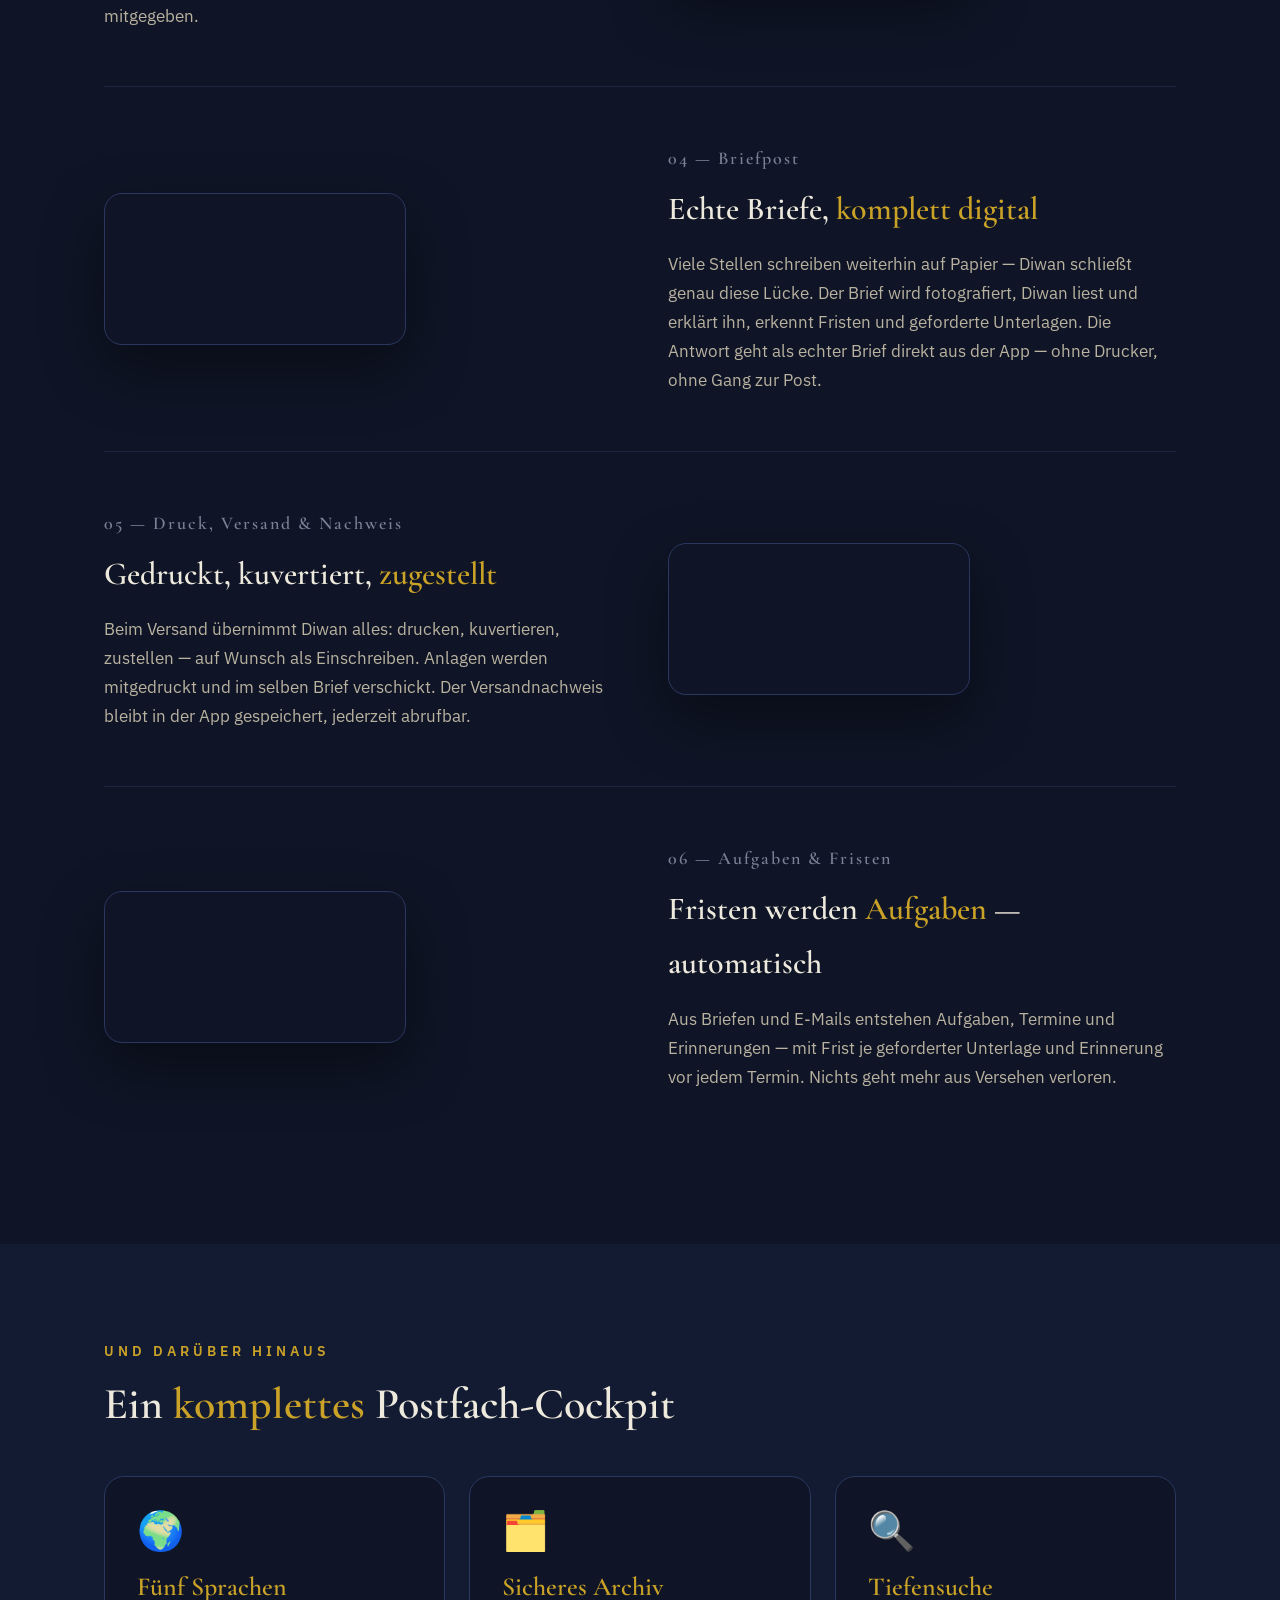
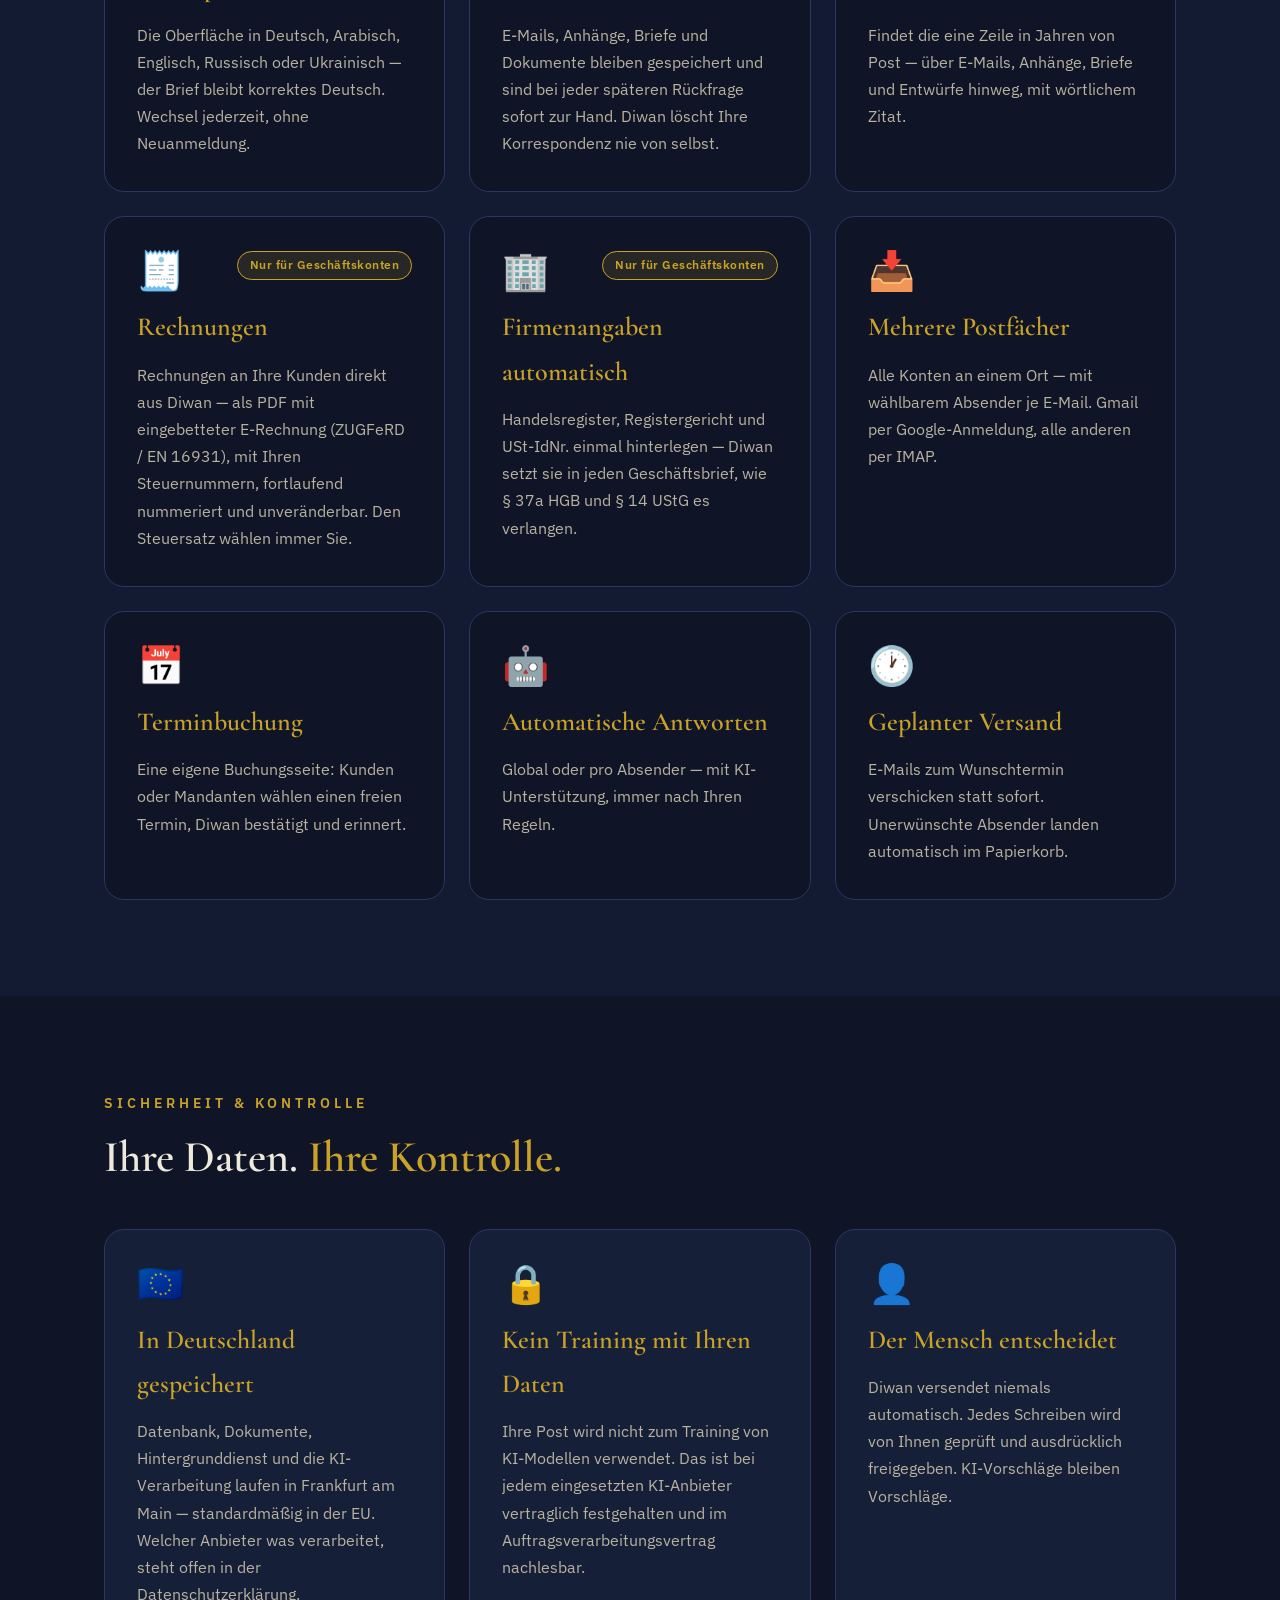
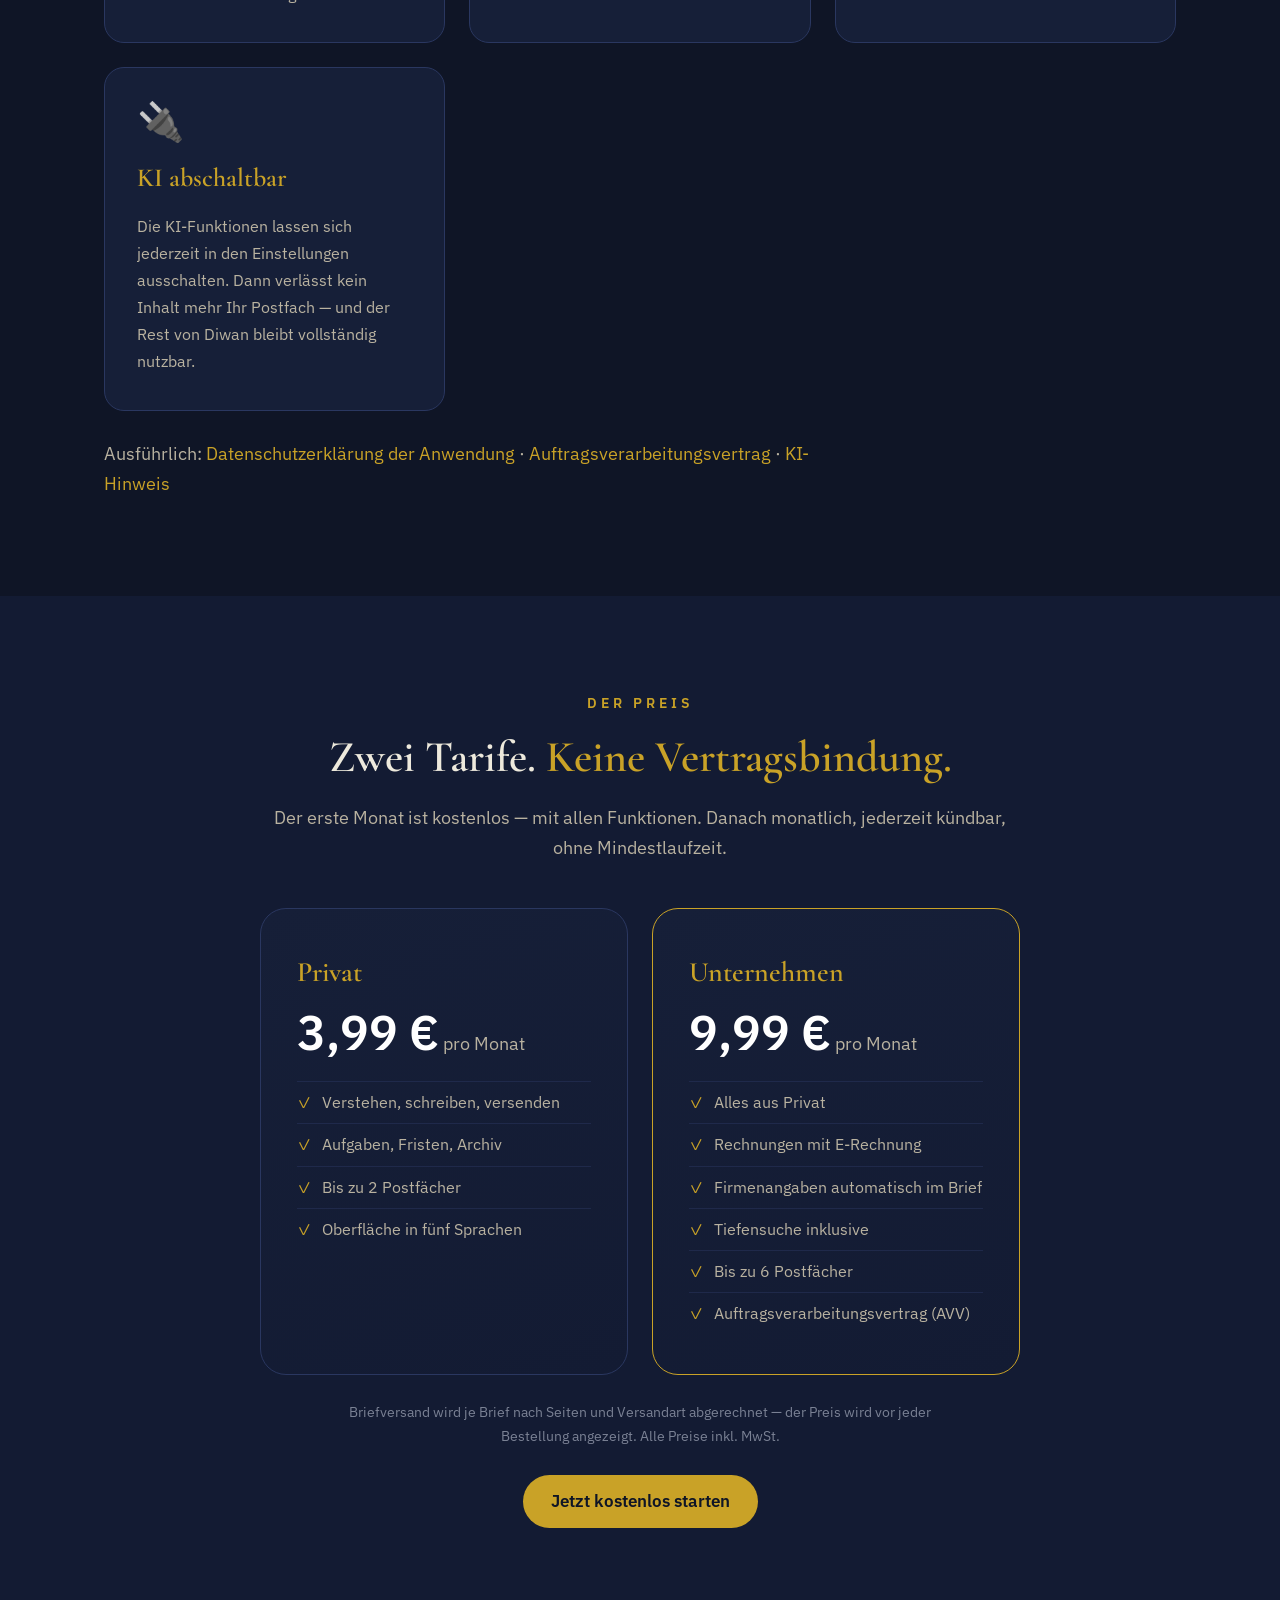
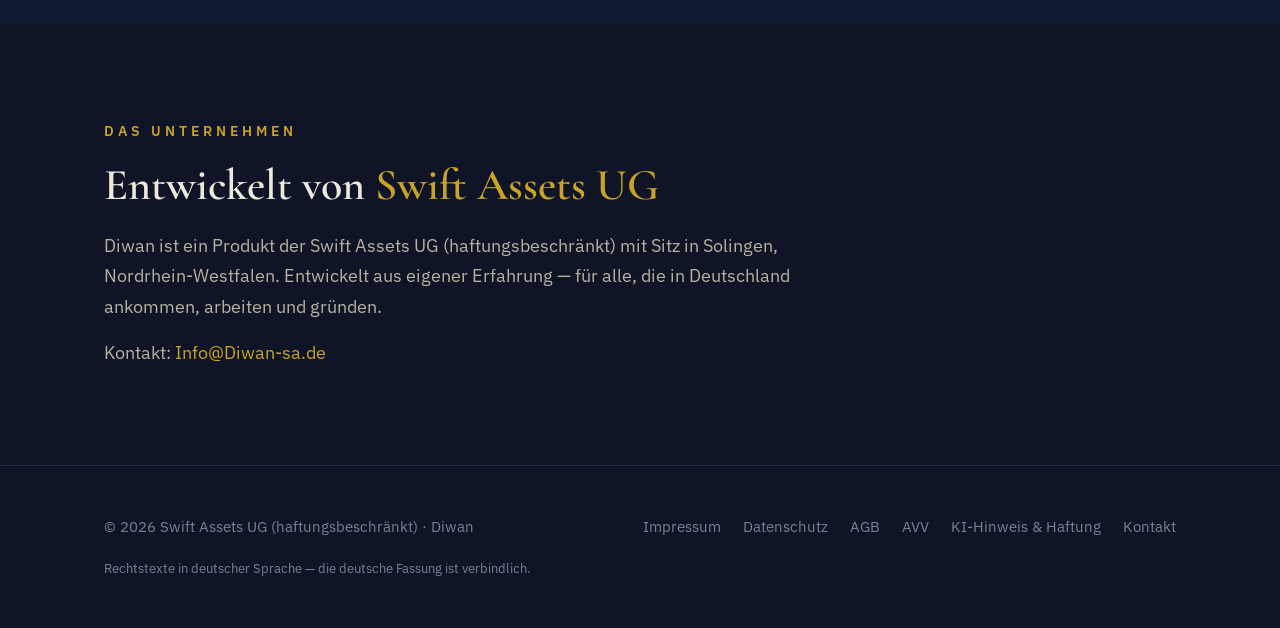
==== commit ce129a38: "Five languages, repositioned copy, and the application's legal texts The start page is now generated" ====
--- a/index.html
+++ b/index.html
@@ -1,86 +1,84 @@
 <!doctype html>
-<html lang="de">
+<html lang="de" dir="ltr">
 <head>
 <meta charset="utf-8"/>
 <meta name="viewport" content="width=device-width, initial-scale=1"/>
-<title>Diwan — Ihr intelligenter Assistent für deutsche Korrespondenz</title>
-<meta name="description" content="Diwan macht offizielle deutsche Post verständlich und beantwortet sie — E-Mail und echte Briefpost, mit Aufgaben, Fristen und sicherem Archiv. Für Privatpersonen und kleine Unternehmen."/>
+<title>Diwan — Ihr Assistent für deutsche Korrespondenz</title>
+<meta name="description" content="Diwan versteht offizielle Post, schreibt die Antwort in korrektem Deutsch und versendet sie — als E-Mail oder als Brief. Mit Aufgaben, Fristen, Archiv und Rechnungen für Unternehmen. Oberfläche in fünf Sprachen."/>
 <meta property="og:title" content="Diwan — deutsche Korrespondenz ohne Hürden"/>
-<meta property="og:description" content="Verstehen, antworten, versenden — E-Mail und Briefpost in einer App. Erster Monat kostenlos."/>
+<meta property="og:description" content="Verstehen, schreiben, versenden — E-Mail und Briefpost in einer App. Erster Monat kostenlos, keine Vertragsbindung."/>
 <meta property="og:type" content="website"/>
-<link rel="icon" type="image/svg+xml" href="favicon.svg"/>
-<link rel="stylesheet" href="site.css"/>
+<meta property="og:locale" content="de"/>
+<link rel="canonical" href="https://diwan-sa.de/"/>
+<link rel="alternate" hreflang="de" href="https://diwan-sa.de/"/>
+<link rel="alternate" hreflang="ar" href="https://diwan-sa.de/ar/"/>
+<link rel="alternate" hreflang="en" href="https://diwan-sa.de/en/"/>
+<link rel="alternate" hreflang="ru" href="https://diwan-sa.de/ru/"/>
+<link rel="alternate" hreflang="uk" href="https://diwan-sa.de/uk/"/>
+<link rel="alternate" hreflang="x-default" href="https://diwan-sa.de/"/>
+<link rel="icon" type="image/svg+xml" href="/favicon.svg"/>
+<link rel="stylesheet" href="/site.css"/>
 </head>
 <body>
-
 <nav>
   <div class="container nav-inner">
-    <a href="#" aria-label="Diwan">
-      <svg viewBox="200 88 432 122" style="height:40px;display:block"><text x="540" y="200" text-anchor="end" font-size="135" style="font-family:Sacramento,cursive" fill="#C9A227">Diwan</text><g transform="translate(468.2,51.6)"><g transform="rotate(42 76.8 128.4)"><g transform="scale(0.3)"><path d="M256 92 C334 92 372 148 372 214 C372 300 302 362 256 428 C210 362 140 300 140 214 C140 148 178 92 256 92 Z" fill="#C9A227"/><circle cx="256" cy="240" r="23" fill="#0F1526"/><path d="M256 263 V404" stroke="#0F1526" stroke-width="13" stroke-linecap="round"/></g></g></g></svg>
-    </a>
+    <a href="/" aria-label="Diwan"><svg viewBox="200 88 432 122" style="height:40px;display:block;margin:0 auto" aria-hidden="true"><text x="540" y="200" text-anchor="end" font-size="135" style="font-family:Sacramento,cursive" fill="#C9A227">Diwan</text><g transform="translate(468.2,51.6)"><g transform="rotate(42 76.8 128.4)"><g transform="scale(0.3)"><path d="M256 92 C334 92 372 148 372 214 C372 300 302 362 256 428 C210 362 140 300 140 214 C140 148 178 92 256 92 Z" fill="#C9A227"/><circle cx="256" cy="240" r="23" fill="#0F1526"/><path d="M256 263 V404" stroke="#0F1526" stroke-width="13" stroke-linecap="round"/></g></g></g></svg></a>
     <div class="nav-links">
       <a href="#problem">Das Problem</a>
       <a href="#funktionen">Funktionen</a>
       <a href="#video">Video</a>
       <a href="#sicherheit">Sicherheit</a>
       <a href="#preis">Preis</a>
+      <div class="lang" role="navigation" aria-label="Sprache"><a href="/" lang="de" hreflang="de" class="on" aria-current="page">Deutsch</a><a href="/ar/" lang="ar" hreflang="ar">العربية</a><a href="/en/" lang="en" hreflang="en">English</a><a href="/ru/" lang="ru" hreflang="ru">Русский</a><a href="/uk/" lang="uk" hreflang="uk">Українська</a></div>
       <a class="btn small" href="https://app.diwan-sa.de" rel="noopener">App öffnen</a>
     </div>
   </div>
 </nav>
-
 <header class="hero">
   <div class="container">
-    <div class="wordmark">
-      <svg viewBox="200 88 432 122" style="height:150px;margin:0 auto;display:block"><text x="540" y="200" text-anchor="end" font-size="135" style="font-family:Sacramento,cursive" fill="#C9A227">Diwan</text><g transform="translate(468.2,51.6)"><g transform="rotate(42 76.8 128.4)"><g transform="scale(0.3)"><path d="M256 92 C334 92 372 148 372 214 C372 300 302 362 256 428 C210 362 140 300 140 214 C140 148 178 92 256 92 Z" fill="#C9A227"/><circle cx="256" cy="240" r="23" fill="#0F1526"/><path d="M256 263 V404" stroke="#0F1526" stroke-width="13" stroke-linecap="round"/></g></g></g></svg>
-    </div>
+    <div class="wordmark"><svg viewBox="200 88 432 122" style="height:150px;display:block;margin:0 auto" aria-hidden="true"><text x="540" y="200" text-anchor="end" font-size="135" style="font-family:Sacramento,cursive" fill="#C9A227">Diwan</text><g transform="translate(468.2,51.6)"><g transform="rotate(42 76.8 128.4)"><g transform="scale(0.3)"><path d="M256 92 C334 92 372 148 372 214 C372 300 302 362 256 428 C210 362 140 300 140 214 C140 148 178 92 256 92 Z" fill="#C9A227"/><circle cx="256" cy="240" r="23" fill="#0F1526"/><path d="M256 263 V404" stroke="#0F1526" stroke-width="13" stroke-linecap="round"/></g></g></g></svg></div>
     <h1>Deutsche Korrespondenz soll <span class="gold">niemanden ausbremsen</span></h1>
-    <p class="sub">Diwan versteht offizielle Post, formuliert die Antwort und verschickt sie — als E-Mail oder als echten Brief. In der Sprache des Nutzers erklärt, auf Deutsch beantwortet.</p>
+    <p class="sub">Diwan versteht offizielle Post, schreibt die Antwort in korrektem Deutsch und versendet sie — als E-Mail oder als echter Brief. Für alle, die in Deutschland Post bekommen: erklärt in Ihrer Sprache, wenn Sie das möchten. Sie prüfen und geben frei.</p>
     <div class="cta">
       <a class="btn" href="https://app.diwan-sa.de" rel="noopener">Jetzt kostenlos starten</a>
-      <a class="btn ghost" href="#video">Video ansehen (2:42)</a>
-    </div>
-    <div><span class="chip">🎁 Der erste Monat ist kostenlos — ab €3,99/Monat</span></div>
+      <a class="btn ghost" href="#video">Video ansehen</a>
+    </div>
+    <div><span class="chip">🎁 Der erste Monat ist kostenlos — dann ab €3,99/Monat, jederzeit kündbar</span></div>
   </div>
 </header>
-
 <section id="problem">
   <div class="container">
     <p class="kicker reveal">Das Problem</p>
-    <h2 class="reveal">Offizielle Post ist eine <span class="gold">Hürde</span></h2>
-    <p class="lead reveal">Millionen Menschen in Deutschland sprechen Deutsch nicht als Muttersprache. Briefe und E-Mails von Ämtern, Versicherungen und Vermietern sind für sie oft schwer zu verstehen — mit realen Folgen.</p>
-    <div class="cards">
-      <div class="card reveal"><div class="big">⏰</div><h3>Versäumte Fristen</h3><p>Wer den Brief nicht versteht, verpasst die 14-Tage-Frist — und aus einer Rückfrage wird eine Mahnung.</p></div>
-      <div class="card reveal"><div class="big">🖨️</div><h3>Analoge Pflichten</h3><p>Drucken, kuvertieren, zur Post laufen, Einschreiben aufgeben, Belege aufheben — für jede einzelne Antwort.</p></div>
-      <div class="card reveal"><div class="big">💸</div><h3>Teure Umwege</h3><p>Übersetzungsbüros, Bekannte, Beratungsstellen — jede Antwort kostet Zeit, Geld und Selbstständigkeit.</p></div>
-    </div>
-  </div>
-</section>
-
+    <h2 class="reveal">Offizielle Post kostet <span class="gold">Zeit und Nerven</span></h2>
+    <p class="lead reveal">Briefe und E-Mails von Ämtern, Versicherungen, Vermietern und Kunden verlangen Antworten in einer bestimmten Form, bis zu einem bestimmten Tag. Wer Deutsch nicht als Muttersprache spricht, versteht sie oft nicht. Und wer es spricht, hat selten die Zeit, sie richtig zu beantworten.</p>
+    <div class="cards"><div class="card reveal"><div class="big">⏰</div><h3>Fristen</h3><p>„Innerhalb von 14 Tagen“ — ab wann eigentlich? Wer den Brief liegen lässt, bekommt als Nächstes eine Mahnung.</p></div>
+<div class="card reveal"><div class="big">✍️</div><h3>Die richtige Form</h3><p>Amtsdeutsch zu lesen ist schwer. Es korrekt zu schreiben — mit Anrede, Aktenzeichen und Ton — ist Arbeit, auch für Muttersprachler.</p></div>
+<div class="card reveal"><div class="big">🖨️</div><h3>Papier</h3><p>Drucken, kuvertieren, zur Post, Einschreiben, Beleg aufheben — für jede einzelne Antwort.</p></div></div>
+  </div>
+</section>
 <section class="trust" id="zielgruppe">
   <div class="container">
-    <p class="kicker reveal">Die Zielgruppe</p>
-    <h2 class="reveal">Für <span class="gold">Menschen</span> und <span class="gold">kleine Unternehmen</span></h2>
-    <div class="cards">
-      <div class="card reveal"><div class="big">🧑‍💼</div><h3>Privatpersonen</h3><p>verstehen und beantworten ihre deutsche Post sicher — erklärt in der eigenen Sprache, beantwortet in formellem Deutsch.</p></div>
-      <div class="card reveal"><div class="big">🏪</div><h3>Kleine Unternehmen</h3><p>geführt von Menschen, deren Muttersprache nicht Deutsch ist: Behörden-, Kunden- und Lieferantenkorrespondenz ohne Reibung — aus einem Postfach-Cockpit.</p></div>
-    </div>
-  </div>
-</section>
-
+    <p class="kicker reveal">Für wen</p>
+    <h2 class="reveal">Für <span class="gold">alle</span>, die in Deutschland Post bekommen</h2>
+    <p class="lead reveal">Der größte Gewinn ist es für Menschen, die hier neu sind. Aber auch wer Deutsch spricht, schreibt mit Diwan schneller, sicherer und in der richtigen Form — privat wie im Unternehmen.</p>
+    <div class="cards"><div class="card reveal"><div class="big">🧑‍💼</div><h3>Privatpersonen</h3><p>verstehen und beantworten ihre Post sicher: Behörde, Vermieter, Versicherung, Krankenkasse. In der eigenen Sprache erklärt, auf Deutsch beantwortet, per Klick versendet.</p></div>
+<div class="card reveal"><div class="big">🏪</div><h3>Kleine Unternehmen</h3><p>Behörden-, Kunden- und Lieferantenpost aus einem Postfach — mit den Firmenangaben, die ein Geschäftsbrief tragen muss, und Rechnungen, die eine Prüfung bestehen.</p></div></div>
+    <p class="langs reveal"><span>Die Oberfläche spricht fünf Sprachen:</span> <a href="/" lang="de" class="chip small">Deutsch</a> <a href="/ar/" lang="ar" class="chip small">العربية</a> <a href="/en/" lang="en" class="chip small">English</a> <a href="/ru/" lang="ru" class="chip small">Русский</a> <a href="/uk/" lang="uk" class="chip small">Українська</a></p>
+  </div>
+</section>
 <section id="video">
   <div class="container">
-    <p class="kicker reveal">Diwan in 2 Minuten 42</p>
+    <p class="kicker reveal">Diwan in zweieinhalb Minuten</p>
     <h2 class="reveal">Sehen Sie Diwan <span class="gold">in Aktion</span></h2>
-    <p class="lead reveal">Echte Aufnahmen aus der Anwendung: verstehen, antworten, Rückfragen, Briefpost, Aufgaben — komplett vertont.</p>
+    <p class="lead reveal">Echte Aufnahmen aus der Anwendung: verstehen, schreiben, versenden, Fristen, Archiv, fünf Sprachen und Rechnungen — vertont auf Deutsch.</p>
     <div class="video-wrap reveal">
-      <video controls preload="metadata" poster="poster.jpg">
-        <source src="diwan-pitch-de.mp4" type="video/mp4"/>
+      <video controls preload="metadata" poster="/poster.jpg">
+        <source src="/diwan-pitch-de.mp4" type="video/mp4"/>
       </video>
     </div>
-  </div>
-</section>
-
+    <p class="video-note reveal">Sprache des Videos: Deutsch.</p>
+  </div>
+</section>
 <section id="funktionen">
   <div class="container">
     <p class="kicker reveal">Funktionen im Detail</p>
@@ -89,104 +87,112 @@
 
     <div class="feature reveal">
       <div>
-        <p class="num">01 — VERSTEHEN</p>
+        <p class="num">01 — Verstehen</p>
         <h3>Ein Tipp. <span class="gold">Verstanden.</span></h3>
-        <p>Diwan verbindet sich mit vorhandenen E-Mail-Postfächern. Kommt eine offizielle Nachricht an, genügt ein Tipp auf „Erklär mir diese Nachricht“ — Diwan erklärt sie in der Sprache des Nutzers:</p>
-        <ul>
-          <li>Was wird verlangt — als klare Liste</li>
-          <li>Welche Unterlagen werden gebraucht</li>
-          <li>Bis wann? Die Frist steht zuerst</li>
-        </ul>
-      </div>
-      <div class="media"><video autoplay muted loop playsinline preload="metadata" src="explain.mp4"></video></div>
+        <p>Diwan verbindet sich mit Ihren vorhandenen E-Mail-Postfächern. Kommt eine offizielle Nachricht an, genügt ein Tipp — Diwan erklärt sie in Ihrer Sprache:</p>
+        <ul><li>Was wird verlangt — als klare Liste</li><li>Welche Unterlagen werden gebraucht</li><li>Bis wann? Die Frist steht zuerst</li></ul>
+      </div>
+      <div class="media"><video autoplay muted loop playsinline preload="metadata" src="/explain.mp4"></video></div>
     </div>
 
     <div class="feature flip reveal">
       <div>
-        <p class="num">02 — ANTWORTEN</p>
-        <h3>In der eigenen Sprache schreiben, <span class="gold">formell auf Deutsch</span> antworten</h3>
-        <p>Der Nutzer schreibt seine Antwort als einfache Notiz — in Arabisch, Englisch, Türkisch oder jeder anderen Sprache. Diwan formuliert daraus ein formelles deutsches Schreiben, versandfertig. Der ursprüngliche Text bleibt jederzeit per Klick wiederherstellbar. Nichts wird automatisch versendet — der Mensch entscheidet.</p>
-      </div>
-      <div class="media"><video autoplay muted loop playsinline preload="metadata" src="write.mp4"></video></div>
+        <p class="num">02 — Schreiben</p>
+        <h3>Notizen rein, <span class="gold">korrektes Deutsch</span> raus</h3>
+        <p>Sie schreiben Ihre Antwort als einfache Notiz — auf Deutsch, Arabisch, Englisch, Russisch, Ukrainisch oder in jeder anderen Sprache. Diwan formuliert daraus ein korrektes deutsches Schreiben in der richtigen Form. Ihr Text bleibt jederzeit per Klick wiederherstellbar. Nichts wird automatisch versendet — Sie entscheiden.</p>
+        
+      </div>
+      <div class="media"><video autoplay muted loop playsinline preload="metadata" src="/write.mp4"></video></div>
     </div>
 
     <div class="feature reveal">
       <div>
-        <p class="num">03 — RÜCKFRAGEN STATT RATEN</p>
-        <h3>Unsere KI <span class="gold">rät nicht</span> — sie fragt nach</h3>
-        <p>Das unterscheidet Diwan von generischen KI-Textwerkzeugen: Fehlen Informationen, stellt Diwan zuerst gezielte Rückfragen — „Liegt der Wohnungsnachweis bereits vor?“ — und formuliert erst nach der Antwort des Nutzers. So sind die Schreiben realistisch statt spekulativ, und die bestätigte Faktenlage wird verbindlich mitgegeben.</p>
-      </div>
-      <div class="media"><video autoplay muted loop playsinline preload="metadata" src="clarify.mp4"></video></div>
+        <p class="num">03 — Rückfragen statt raten</p>
+        <h3>Die KI <span class="gold">rät nicht</span> — sie fragt nach</h3>
+        <p>Fehlen Informationen, stellt Diwan zuerst gezielte Rückfragen — „Liegt der Wohnungsnachweis bereits vor?“ — und formuliert erst nach Ihrer Antwort. So sind die Schreiben realistisch statt spekulativ, und die bestätigten Fakten werden verbindlich mitgegeben.</p>
+        
+      </div>
+      <div class="media"><video autoplay muted loop playsinline preload="metadata" src="/clarify.mp4"></video></div>
     </div>
 
     <div class="feature flip reveal">
       <div>
-        <p class="num">04 — BRIEFPOST</p>
-        <h3>Das Alleinstellungsmerkmal: <span class="gold">echte Briefe</span>, komplett digital</h3>
-        <p>Deutsche Behörden schreiben weiterhin auf Papier — Diwan schließt genau diese Lücke. Der Brief wird fotografiert, Diwan liest und erklärt ihn, erkennt Fristen und geforderte Unterlagen. Die Antwort geht als echter Brief direkt aus der App — ohne Drucker, ohne Gang zur Post.</p>
-      </div>
-      <div class="media"><video autoplay muted loop playsinline preload="metadata" src="paper.mp4"></video></div>
+        <p class="num">04 — Briefpost</p>
+        <h3>Echte Briefe, <span class="gold">komplett digital</span></h3>
+        <p>Viele Stellen schreiben weiterhin auf Papier — Diwan schließt genau diese Lücke. Der Brief wird fotografiert, Diwan liest und erklärt ihn, erkennt Fristen und geforderte Unterlagen. Die Antwort geht als echter Brief direkt aus der App — ohne Drucker, ohne Gang zur Post.</p>
+        
+      </div>
+      <div class="media"><video autoplay muted loop playsinline preload="metadata" src="/paper.mp4"></video></div>
     </div>
 
     <div class="feature reveal">
       <div>
-        <p class="num">05 — DRUCK, VERSAND &amp; NACHWEIS</p>
-        <h3>Gedruckt, kuvertiert, <span class="gold">zugestellt</span> — mit Einschreiben</h3>
-        <p>Beim Versand übernimmt Diwan alles: drucken, kuvertieren, zustellen. Verlangt das Amt zusätzliche Unterlagen? Einfach als Anhang beifügen — sie werden mitgedruckt und im selben Brief verschickt. Auch Einschreiben ist möglich, und der Versandnachweis bleibt in der App gespeichert — jederzeit abrufbar.</p>
-      </div>
-      <div class="media"><video autoplay muted loop playsinline preload="metadata" src="print.mp4"></video></div>
+        <p class="num">05 — Druck, Versand &amp; Nachweis</p>
+        <h3>Gedruckt, kuvertiert, <span class="gold">zugestellt</span></h3>
+        <p>Beim Versand übernimmt Diwan alles: drucken, kuvertieren, zustellen — auf Wunsch als Einschreiben. Anlagen werden mitgedruckt und im selben Brief verschickt. Der Versandnachweis bleibt in der App gespeichert, jederzeit abrufbar.</p>
+        
+      </div>
+      <div class="media"><video autoplay muted loop playsinline preload="metadata" src="/print.mp4"></video></div>
     </div>
 
     <div class="feature flip reveal">
       <div>
-        <p class="num">06 — ORGANISATION</p>
-        <h3>Aufgaben, Termine &amp; Fristen — <span class="gold">automatisch</span></h3>
-        <p>Aus Briefen und E-Mails entstehen automatisch Aufgaben, Termine und Erinnerungen — mit Frist je geforderter Unterlage und Erinnerung vor jedem Termin. Nichts geht mehr verloren. Alle Dokumente werden zusätzlich sicher archiviert und sind bei späteren Rückfragen oder Nachweispflichten sofort auffindbar.</p>
-      </div>
-      <div class="media"><video autoplay muted loop playsinline preload="metadata" src="tasks.mp4"></video></div>
-    </div>
-  </div>
-</section>
-
+        <p class="num">06 — Aufgaben &amp; Fristen</p>
+        <h3>Fristen werden <span class="gold">Aufgaben</span> — automatisch</h3>
+        <p>Aus Briefen und E-Mails entstehen Aufgaben, Termine und Erinnerungen — mit Frist je geforderter Unterlage und Erinnerung vor jedem Termin. Nichts geht mehr aus Versehen verloren.</p>
+        
+      </div>
+      <div class="media"><video autoplay muted loop playsinline preload="metadata" src="/tasks.mp4"></video></div>
+    </div>
+  </div>
+</section>
 <section class="trust" id="cockpit">
   <div class="container">
     <p class="kicker reveal">Und darüber hinaus</p>
     <h2 class="reveal">Ein <span class="gold">komplettes</span> Postfach-Cockpit</h2>
-    <div class="cards">
-      <div class="card reveal"><div class="big">🤖</div><h3>Automatische Antworten</h3><p>Global oder pro Absender — mit KI-Unterstützung, immer nach den Regeln des Nutzers.</p></div>
-      <div class="card reveal"><div class="big">🚫</div><h3>Absender blockieren</h3><p>Unerwünschte Post landet künftig automatisch im Papierkorb.</p></div>
-      <div class="card reveal"><div class="big">🕐</div><h3>Geplanter Versand</h3><p>E-Mails zum Wunschtermin verschicken statt sofort.</p></div>
-      <div class="card reveal"><div class="big">📥</div><h3>Mehrere Postfächer</h3><p>Alle Konten an einem Ort — mit wählbarem Absender je E-Mail.</p></div>
-      <div class="card reveal"><div class="big">🔍</div><h3>Tiefensuche</h3><p>Intelligente Suche über alle Nachrichten und Dokumente hinweg.</p></div>
-      <div class="card reveal"><div class="big">🗂️</div><h3>Sicheres Archiv</h3><p>Alle Dokumente archiviert und bei jeder späteren Anfrage sofort zur Hand.</p></div>
-    </div>
-  </div>
-</section>
-
+    <div class="cards"><div class="card reveal"><div class="big">🌍</div><h3>Fünf Sprachen</h3><p>Die Oberfläche in Deutsch, Arabisch, Englisch, Russisch oder Ukrainisch — der Brief bleibt korrektes Deutsch. Wechsel jederzeit, ohne Neuanmeldung.</p></div>
+<div class="card reveal"><div class="big">🗂️</div><h3>Sicheres Archiv</h3><p>E-Mails, Anhänge, Briefe und Dokumente bleiben gespeichert und sind bei jeder späteren Rückfrage sofort zur Hand. Diwan löscht Ihre Korrespondenz nie von selbst.</p></div>
+<div class="card reveal"><div class="big">🔍</div><h3>Tiefensuche</h3><p>Findet die eine Zeile in Jahren von Post — über E-Mails, Anhänge, Briefe und Entwürfe hinweg, mit wörtlichem Zitat.</p></div>
+<div class="card reveal"><span class="badge">Nur für Geschäftskonten</span><div class="big">🧾</div><h3>Rechnungen</h3><p>Rechnungen an Ihre Kunden direkt aus Diwan — als PDF mit eingebetteter E-Rechnung (ZUGFeRD / EN 16931), mit Ihren Steuernummern, fortlaufend nummeriert und unveränderbar. Den Steuersatz wählen immer Sie.</p></div>
+<div class="card reveal"><span class="badge">Nur für Geschäftskonten</span><div class="big">🏢</div><h3>Firmenangaben automatisch</h3><p>Handelsregister, Registergericht und USt-IdNr. einmal hinterlegen — Diwan setzt sie in jeden Geschäftsbrief, wie § 37a HGB und § 14 UStG es verlangen.</p></div>
+<div class="card reveal"><div class="big">📥</div><h3>Mehrere Postfächer</h3><p>Alle Konten an einem Ort — mit wählbarem Absender je E-Mail. Gmail per Google-Anmeldung, alle anderen per IMAP.</p></div>
+<div class="card reveal"><div class="big">📅</div><h3>Terminbuchung</h3><p>Eine eigene Buchungsseite: Kunden oder Mandanten wählen einen freien Termin, Diwan bestätigt und erinnert.</p></div>
+<div class="card reveal"><div class="big">🤖</div><h3>Automatische Antworten</h3><p>Global oder pro Absender — mit KI-Unterstützung, immer nach Ihren Regeln.</p></div>
+<div class="card reveal"><div class="big">🕐</div><h3>Geplanter Versand</h3><p>E-Mails zum Wunschtermin verschicken statt sofort. Unerwünschte Absender landen automatisch im Papierkorb.</p></div></div>
+  </div>
+</section>
 <section id="sicherheit">
   <div class="container">
     <p class="kicker reveal">Sicherheit &amp; Kontrolle</p>
-    <h2 class="reveal">KI mit <span class="gold">Einwilligung</span> — der Mensch behält die Kontrolle</h2>
-    <div class="cards">
-      <div class="card reveal"><div class="big">✅</div><h3>Einwilligung zuerst</h3><p>Jede KI-Funktion setzt eine ausdrückliche Zustimmung voraus. Ohne Einwilligung verlässt kein Inhalt das Postfach.</p></div>
-      <div class="card reveal"><div class="big">👤</div><h3>Der Mensch entscheidet</h3><p>Diwan versendet niemals automatisch. Jedes Schreiben wird vom Nutzer geprüft und ausdrücklich freigegeben.</p></div>
-      <div class="card reveal"><div class="big">📝</div><h3>Prüfen bleibt Pflicht</h3><p>KI kann Fehler machen. Diwan ist so gebaut, dass Prüfen und Freigeben immer beim Menschen liegen — <a href="ki-hinweis.html">mehr im KI‑Hinweis</a>.</p></div>
-    </div>
-  </div>
-</section>
-
+    <h2 class="reveal">Ihre Daten. <span class="gold">Ihre Kontrolle.</span></h2>
+    <div class="cards"><div class="card reveal"><div class="big">🇪🇺</div><h3>In Deutschland gespeichert</h3><p>Datenbank, Dokumente, Hintergrunddienst und die KI-Verarbeitung laufen in Frankfurt am Main — standardmäßig in der EU. Welcher Anbieter was verarbeitet, steht offen in der Datenschutzerklärung.</p></div>
+<div class="card reveal"><div class="big">🔒</div><h3>Kein Training mit Ihren Daten</h3><p>Ihre Post wird nicht zum Training von KI-Modellen verwendet. Das ist bei jedem eingesetzten KI-Anbieter vertraglich festgehalten und im Auftragsverarbeitungsvertrag nachlesbar.</p></div>
+<div class="card reveal"><div class="big">👤</div><h3>Der Mensch entscheidet</h3><p>Diwan versendet niemals automatisch. Jedes Schreiben wird von Ihnen geprüft und ausdrücklich freigegeben. KI-Vorschläge bleiben Vorschläge.</p></div>
+<div class="card reveal"><div class="big">🔌</div><h3>KI abschaltbar</h3><p>Die KI-Funktionen lassen sich jederzeit in den Einstellungen ausschalten. Dann verlässt kein Inhalt mehr Ihr Postfach — und der Rest von Diwan bleibt vollständig nutzbar.</p></div></div>
+    <p class="lead reveal" style="margin-top:28px">Ausführlich: <a href="/datenschutz-app.html">Datenschutzerklärung der Anwendung</a> · <a href="/avv.html">Auftragsverarbeitungsvertrag</a> · <a href="/ki-hinweis.html">KI-Hinweis</a></p>
+  </div>
+</section>
 <section class="trust" id="preis">
   <div class="container" style="text-align:center">
-    <p class="kicker reveal">Das Geschäftsmodell</p>
-    <h2 class="reveal">Einfaches <span class="gold">Abonnement</span></h2>
-    <div class="price-box reveal">
-      <div class="amount">ab €3,99<small> / Monat</small></div>
-      <p style="color:var(--muted);margin-top:14px">Der erste Monat ist kostenlos — jederzeit kündbar.</p>
-      <div style="margin-top:26px"><a class="btn" href="https://app.diwan-sa.de" rel="noopener">Jetzt kostenlos starten</a></div>
-    </div>
-  </div>
-</section>
-
+    <p class="kicker reveal">Der Preis</p>
+    <h2 class="reveal">Zwei Tarife. <span class="gold">Keine Vertragsbindung.</span></h2>
+    <p class="lead reveal" style="margin:0 auto">Der erste Monat ist kostenlos — mit allen Funktionen. Danach monatlich, jederzeit kündbar, ohne Mindestlaufzeit.</p>
+    <div class="plans">
+      <div class="plan reveal">
+        <h3>Privat</h3>
+        <div class="amount">3,99 €<small> pro Monat</small></div>
+        <ul><li>Verstehen, schreiben, versenden</li><li>Aufgaben, Fristen, Archiv</li><li>Bis zu 2 Postfächer</li><li>Oberfläche in fünf Sprachen</li></ul>
+      </div>
+      <div class="plan highlight reveal">
+        <h3>Unternehmen</h3>
+        <div class="amount">9,99 €<small> pro Monat</small></div>
+        <ul><li>Alles aus Privat</li><li>Rechnungen mit E-Rechnung</li><li>Firmenangaben automatisch im Brief</li><li>Tiefensuche inklusive</li><li>Bis zu 6 Postfächer</li><li>Auftragsverarbeitungsvertrag (AVV)</li></ul>
+      </div>
+    </div>
+    <p class="price-note reveal">Briefversand wird je Brief nach Seiten und Versandart abgerechnet — der Preis wird vor jeder Bestellung angezeigt. Alle Preise inkl. MwSt.</p>
+    <div style="margin-top:26px" class="reveal"><a class="btn" href="https://app.diwan-sa.de" rel="noopener">Jetzt kostenlos starten</a></div>
+  </div>
+</section>
 <section id="unternehmen">
   <div class="container">
     <p class="kicker reveal">Das Unternehmen</p>
@@ -195,17 +201,19 @@
     <p class="lead reveal" style="margin-top:16px">Kontakt: <a href="mailto:Info@Diwan-sa.de">Info@Diwan-sa.de</a></p>
   </div>
 </section>
-
 <footer>
   <div class="container foot">
     <div>© <span id="y"></span> Swift Assets UG (haftungsbeschränkt) · Diwan</div>
     <div class="links">
-      <a href="impressum.html">Impressum</a>
-      <a href="datenschutz.html">Datenschutz</a>
-      <a href="ki-hinweis.html">KI-Hinweis &amp; Haftung</a>
+      <a href="/impressum.html" hreflang="de">Impressum</a>
+      <a href="/datenschutz.html" hreflang="de">Datenschutz</a>
+      <a href="/agb.html" hreflang="de">AGB</a>
+      <a href="/avv.html" hreflang="de">AVV</a>
+      <a href="/ki-hinweis.html" hreflang="de">KI-Hinweis &amp; Haftung</a>
       <a href="mailto:Info@Diwan-sa.de">Kontakt</a>
     </div>
   </div>
+  <div class="container legal-note">Rechtstexte in deutscher Sprache — die deutsche Fassung ist verbindlich.</div>
 </footer>
 
 <script>
--- a/site.css
+++ b/site.css
@@ -1,8 +1,10 @@
 /* Diwan — brand site styles. Night ground, gold accents, cream text. */
-@font-face{font-family:Sacramento;src:url(sacramento.ttf);font-display:swap}
-@font-face{font-family:Cormorant;src:url(cormorant-600.ttf);font-weight:600;font-display:swap}
-@font-face{font-family:Plex;src:url(plex-400.ttf);font-weight:400;font-display:swap}
-@font-face{font-family:Plex;src:url(plex-600.ttf);font-weight:600;font-display:swap}
+@font-face{font-family:Sacramento;src:url(/sacramento.ttf);font-display:swap}
+@font-face{font-family:Cormorant;src:url(/cormorant-600.ttf);font-weight:600;font-display:swap}
+@font-face{font-family:Plex;src:url(/plex-400.ttf);font-weight:400;font-display:swap}
+@font-face{font-family:Plex;src:url(/plex-600.ttf);font-weight:600;font-display:swap}
+@font-face{font-family:PlexArabic;src:url(/plex-arabic-400.ttf);font-weight:400;font-display:swap}
+@font-face{font-family:PlexArabic;src:url(/plex-arabic-600.ttf);font-weight:600;font-display:swap}
 
 :root{
   --night:#0F1526; --night-2:#131B33; --panel:#161F38; --line:#2A3760;
@@ -24,6 +26,8 @@
 .nav-links{display:flex;gap:26px;align-items:center;font-size:15px}
 .nav-links a{color:var(--muted)}
 .nav-links a:hover{color:var(--gold);opacity:1}
+.nav-links a.btn{color:#0F1526}
+.nav-links a.btn:hover{color:#0F1526}
 .btn{display:inline-flex;align-items:center;gap:10px;background:var(--gold);color:#0F1526;font-weight:600;border-radius:99px;padding:12px 28px;transition:transform .15s ease, box-shadow .15s ease}
 .btn:hover{transform:translateY(-1px);box-shadow:0 8px 24px rgba(201,162,39,.35);opacity:1}
 .btn.ghost{background:transparent;color:var(--gold);border:1px solid var(--gold)}
@@ -98,3 +102,48 @@
 .reveal{opacity:0;transform:translateY(26px);transition:opacity .7s ease,transform .7s ease}
 .reveal.on{opacity:1;transform:none}
 @media(prefers-reduced-motion:reduce){.reveal{opacity:1;transform:none;transition:none}}
+
+/* ---- five languages ---- */
+.lang{display:flex;gap:4px;flex-wrap:wrap}
+.lang a{color:var(--dim);font-size:13px;padding:4px 8px;border-radius:99px;border:1px solid transparent}
+.lang a.on{color:var(--gold);border-color:var(--gold);background:var(--gold-soft)}
+.lang a:hover{color:var(--gold);opacity:1}
+.langs{margin-top:34px;color:var(--muted);display:flex;flex-wrap:wrap;gap:10px;align-items:center}
+.chip.small{margin:0;padding:6px 16px;font-size:14px}
+.video-note{color:var(--dim);font-size:14px;margin-top:12px}
+.badge{display:inline-block;float:right;background:var(--gold-soft);border:1px solid var(--gold);color:var(--gold);border-radius:99px;padding:3px 12px;font-size:12px;font-weight:600;letter-spacing:.5px}
+[dir=rtl] .badge{float:left}
+.plans{display:grid;grid-template-columns:repeat(auto-fit,minmax(280px,1fr));gap:24px;max-width:760px;margin:44px auto 0;text-align:start}
+.plan{background:linear-gradient(160deg,var(--panel),var(--night-2));border:1px solid var(--line);border-radius:26px;padding:40px 36px}
+.plan.highlight{border-color:var(--gold)}
+.plan h3{font-family:Cormorant,serif;font-size:28px;color:var(--gold);margin-bottom:10px}
+.plan .amount{font-size:48px;font-weight:600;color:#fff;line-height:1.1}
+.plan .amount small{font-size:18px;color:var(--muted);font-weight:400}
+.plan ul{list-style:none;margin:22px 0 0;padding:0}
+.plan li{color:var(--muted);font-size:16px;padding:7px 0;border-top:1px solid rgba(42,55,96,.5)}
+.plan li::before{content:"✓";color:var(--gold);margin-inline-end:10px}
+.price-note{color:var(--dim);font-size:14px;max-width:640px;margin:26px auto 0}
+.legal-note{color:var(--dim);font-size:13px;margin-top:18px}
+.legal table{border-collapse:collapse;width:100%;font-size:14px;margin:14px 0}
+.legal th,.legal td{border:1px solid var(--line);padding:8px 10px;text-align:start;vertical-align:top;color:var(--muted)}
+.legal th{color:var(--cream)}
+.legal .pre-line{white-space:pre-line}
+.legal .legal-links{margin-top:40px;color:var(--dim);font-size:14px}
+.legal ol{margin:10px 0 10px 22px;color:var(--muted)}
+.legal strong{color:var(--cream)}
+.legal a{overflow-wrap:anywhere}
+@media(max-width:1000px){.nav-links a:not(.btn){display:none}.nav-links .lang{display:flex}.nav-links .lang a{display:inline-block}}
+
+/* ---- right-to-left (Arabic) ---- */
+[dir=rtl]{font-family:PlexArabic,Plex,system-ui,sans-serif}
+[dir=rtl] body{font-family:PlexArabic,Plex,system-ui,sans-serif}
+[dir=rtl] h1,[dir=rtl] h2,[dir=rtl] h3,[dir=rtl] .feature h3,[dir=rtl] .card h3,[dir=rtl] .plan h3,[dir=rtl] .feature .num{font-family:PlexArabic,system-ui,sans-serif;font-weight:600}
+[dir=rtl] .kicker{letter-spacing:0}
+[dir=rtl] .feature ul{margin:16px 20px 0 0}
+[dir=rtl] .legal ul{margin:10px 22px 10px 0}
+[dir=rtl] .hero h1{font-size:clamp(34px,4.6vw,56px);line-height:1.35}
+[dir=rtl] h2{line-height:1.4}
+
+/* the wordmark is Latin script whatever the page direction */
+svg text{direction:ltr;unicode-bidi:bidi-override}
+nav svg,.wordmark svg{direction:ltr}
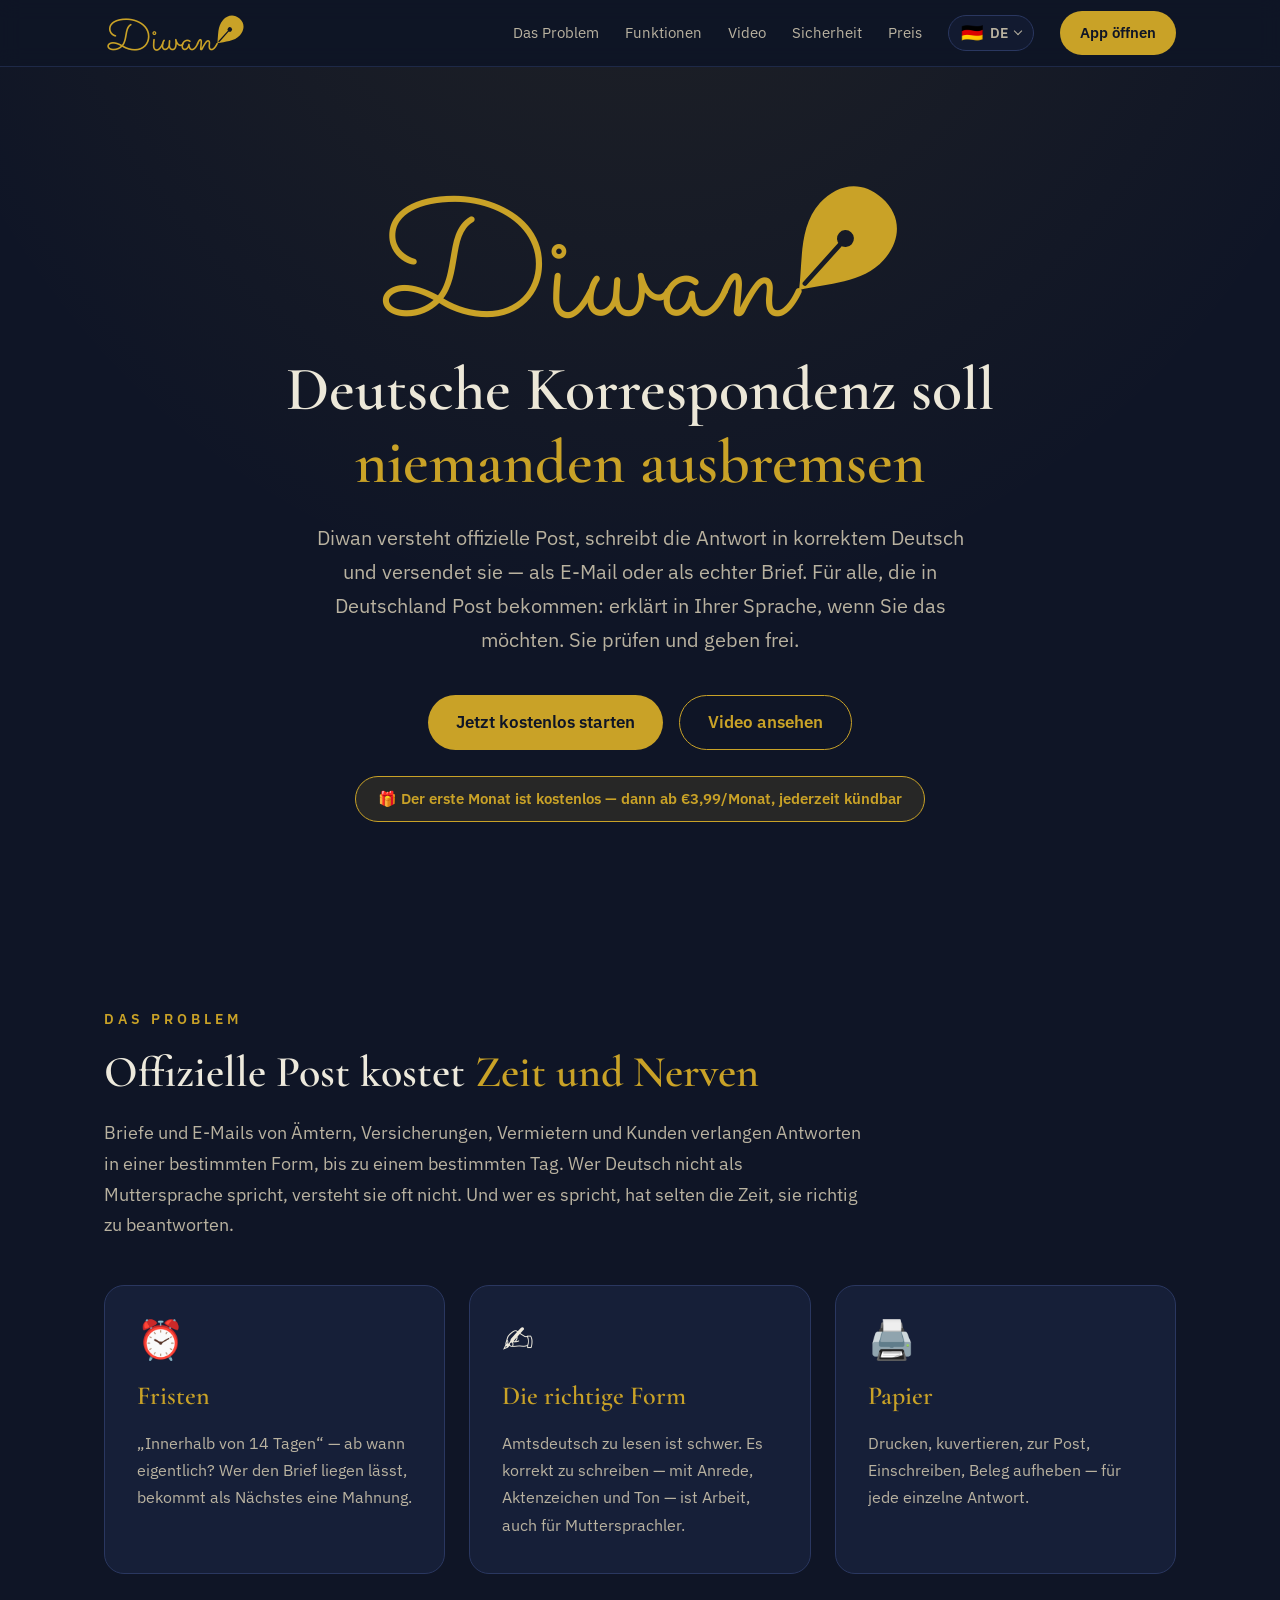
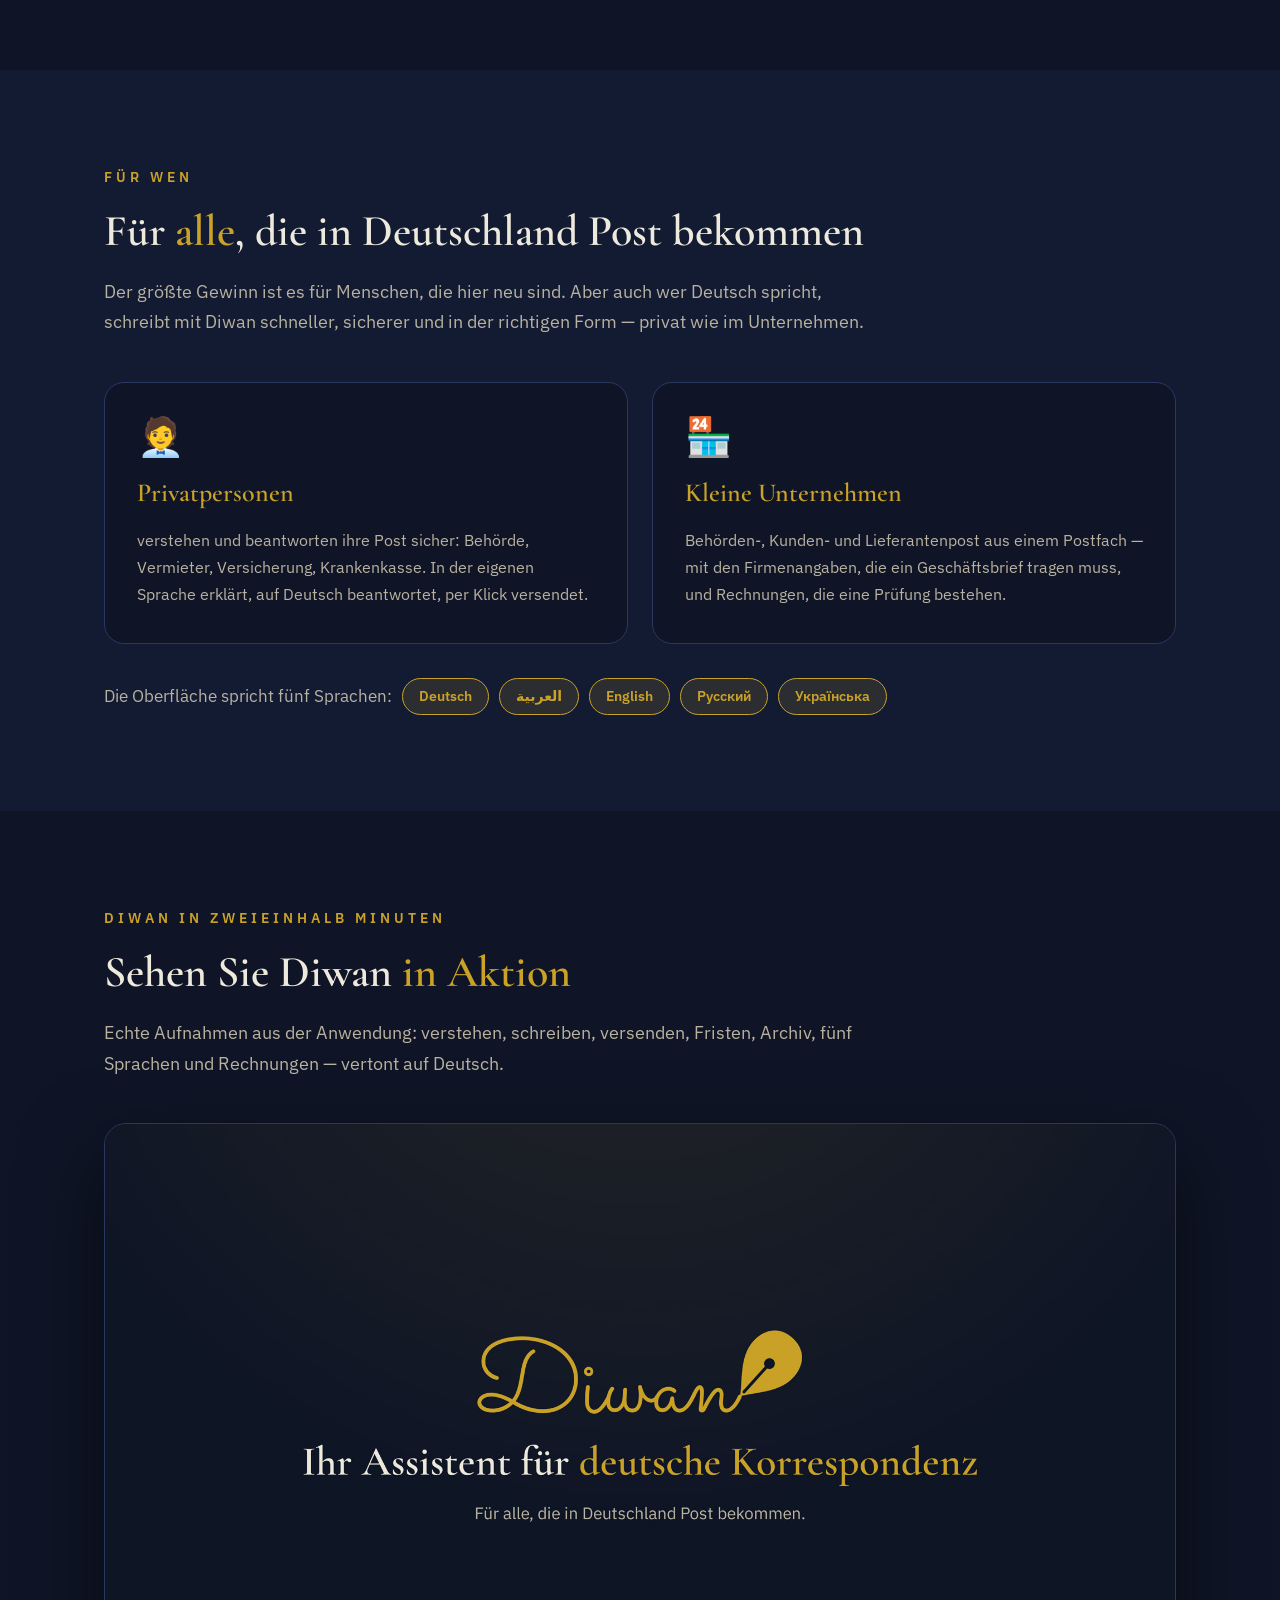
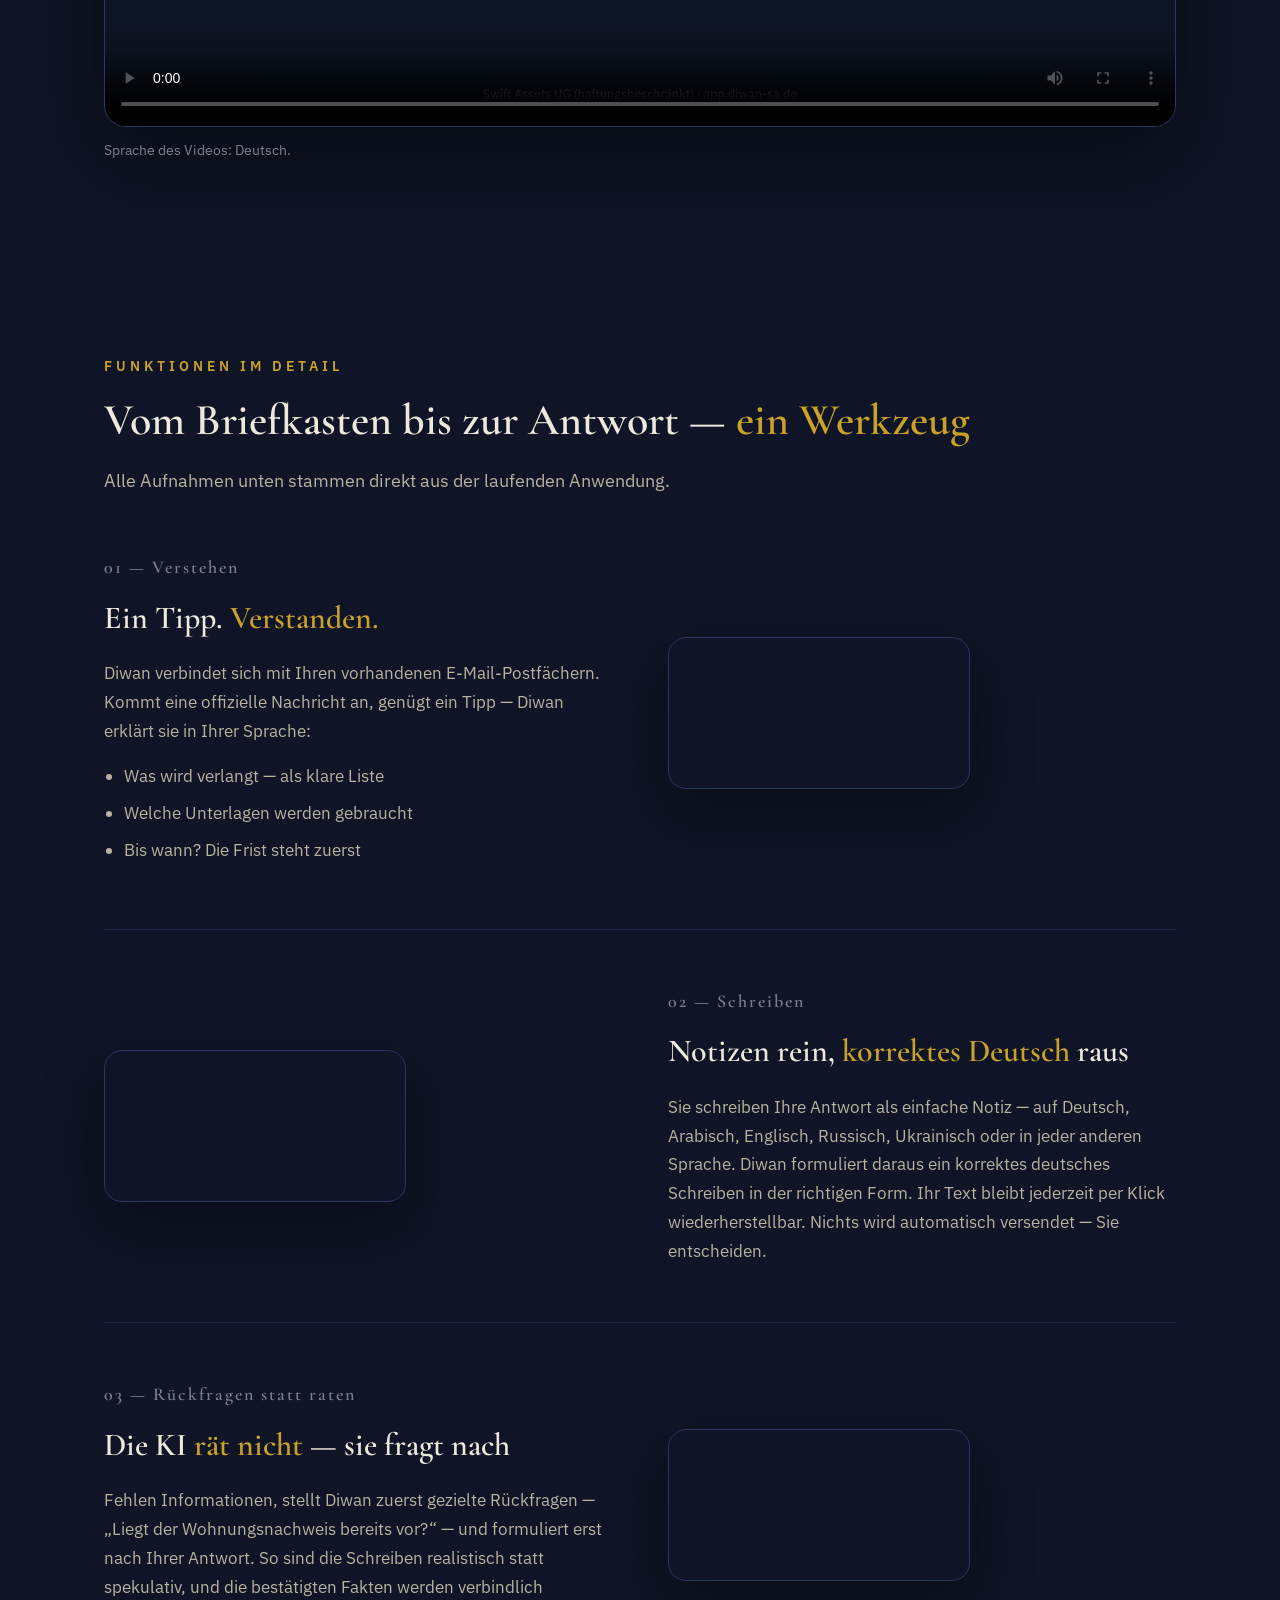
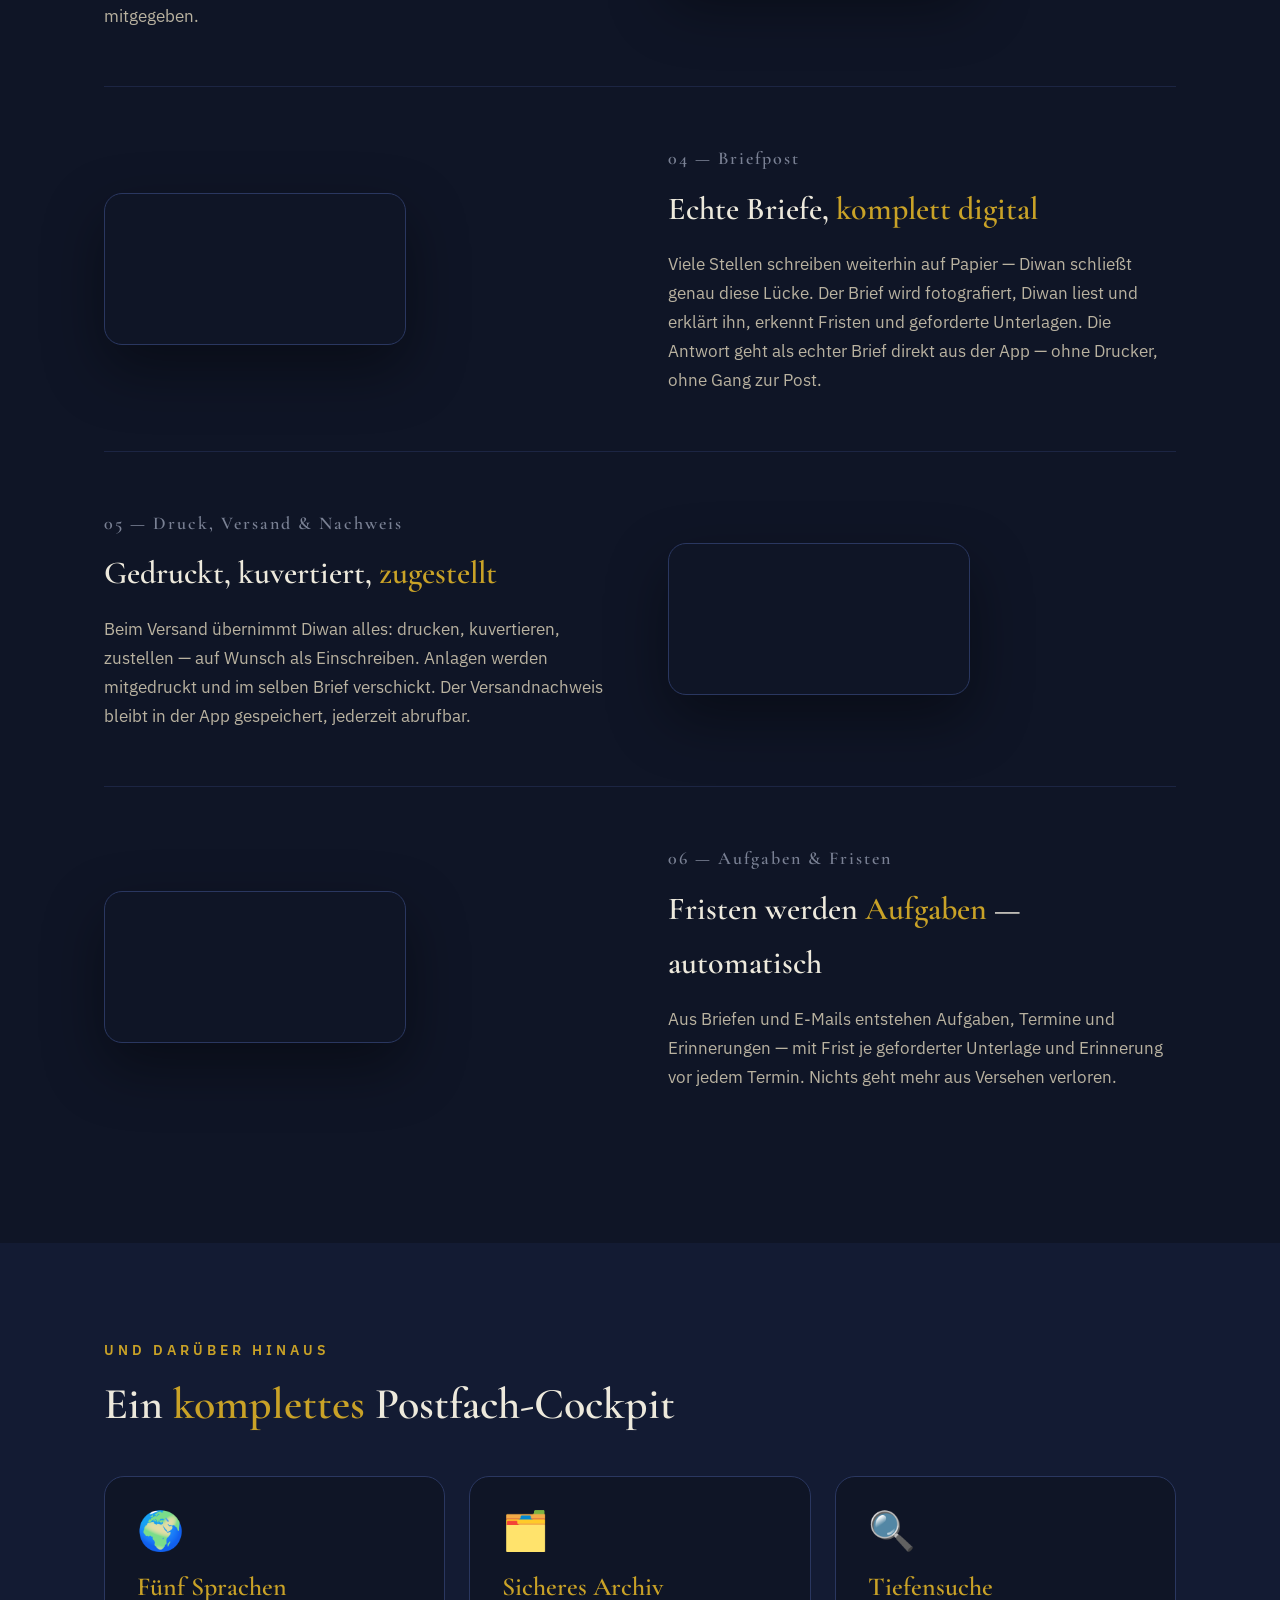
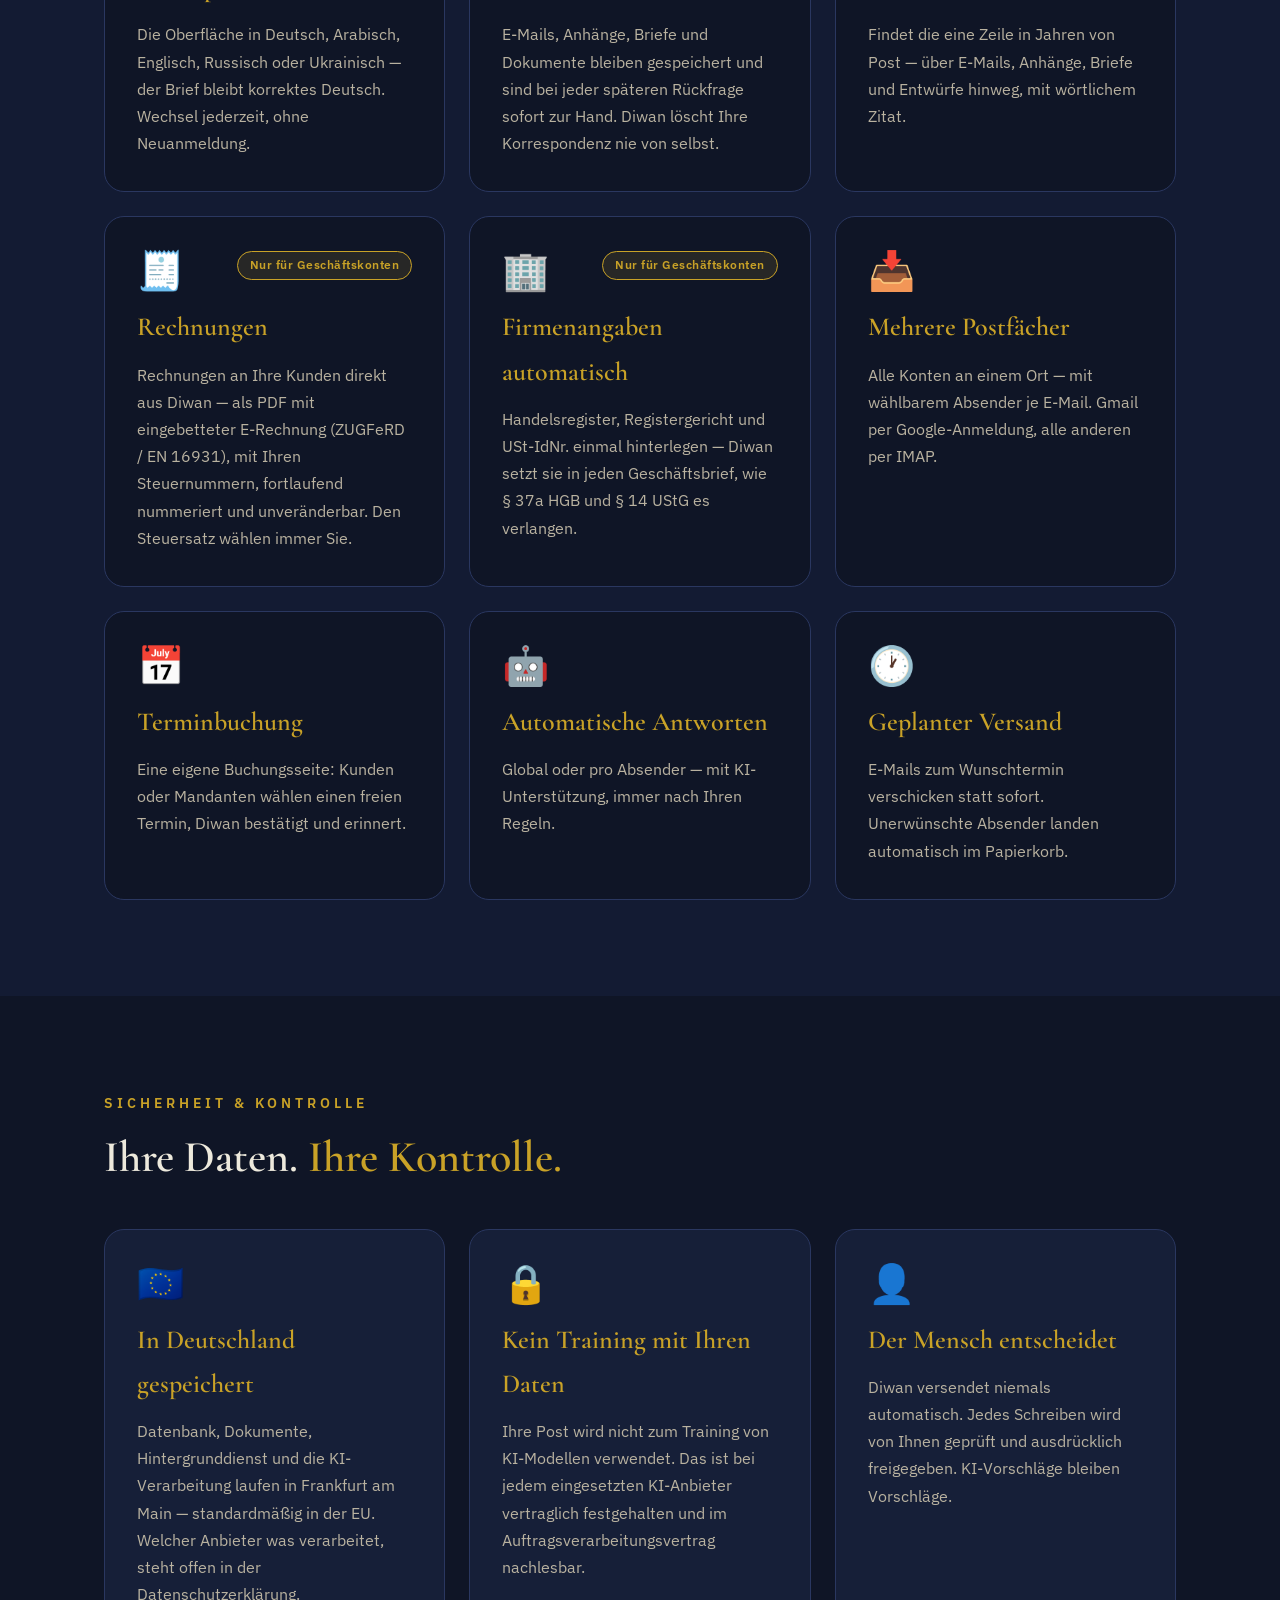
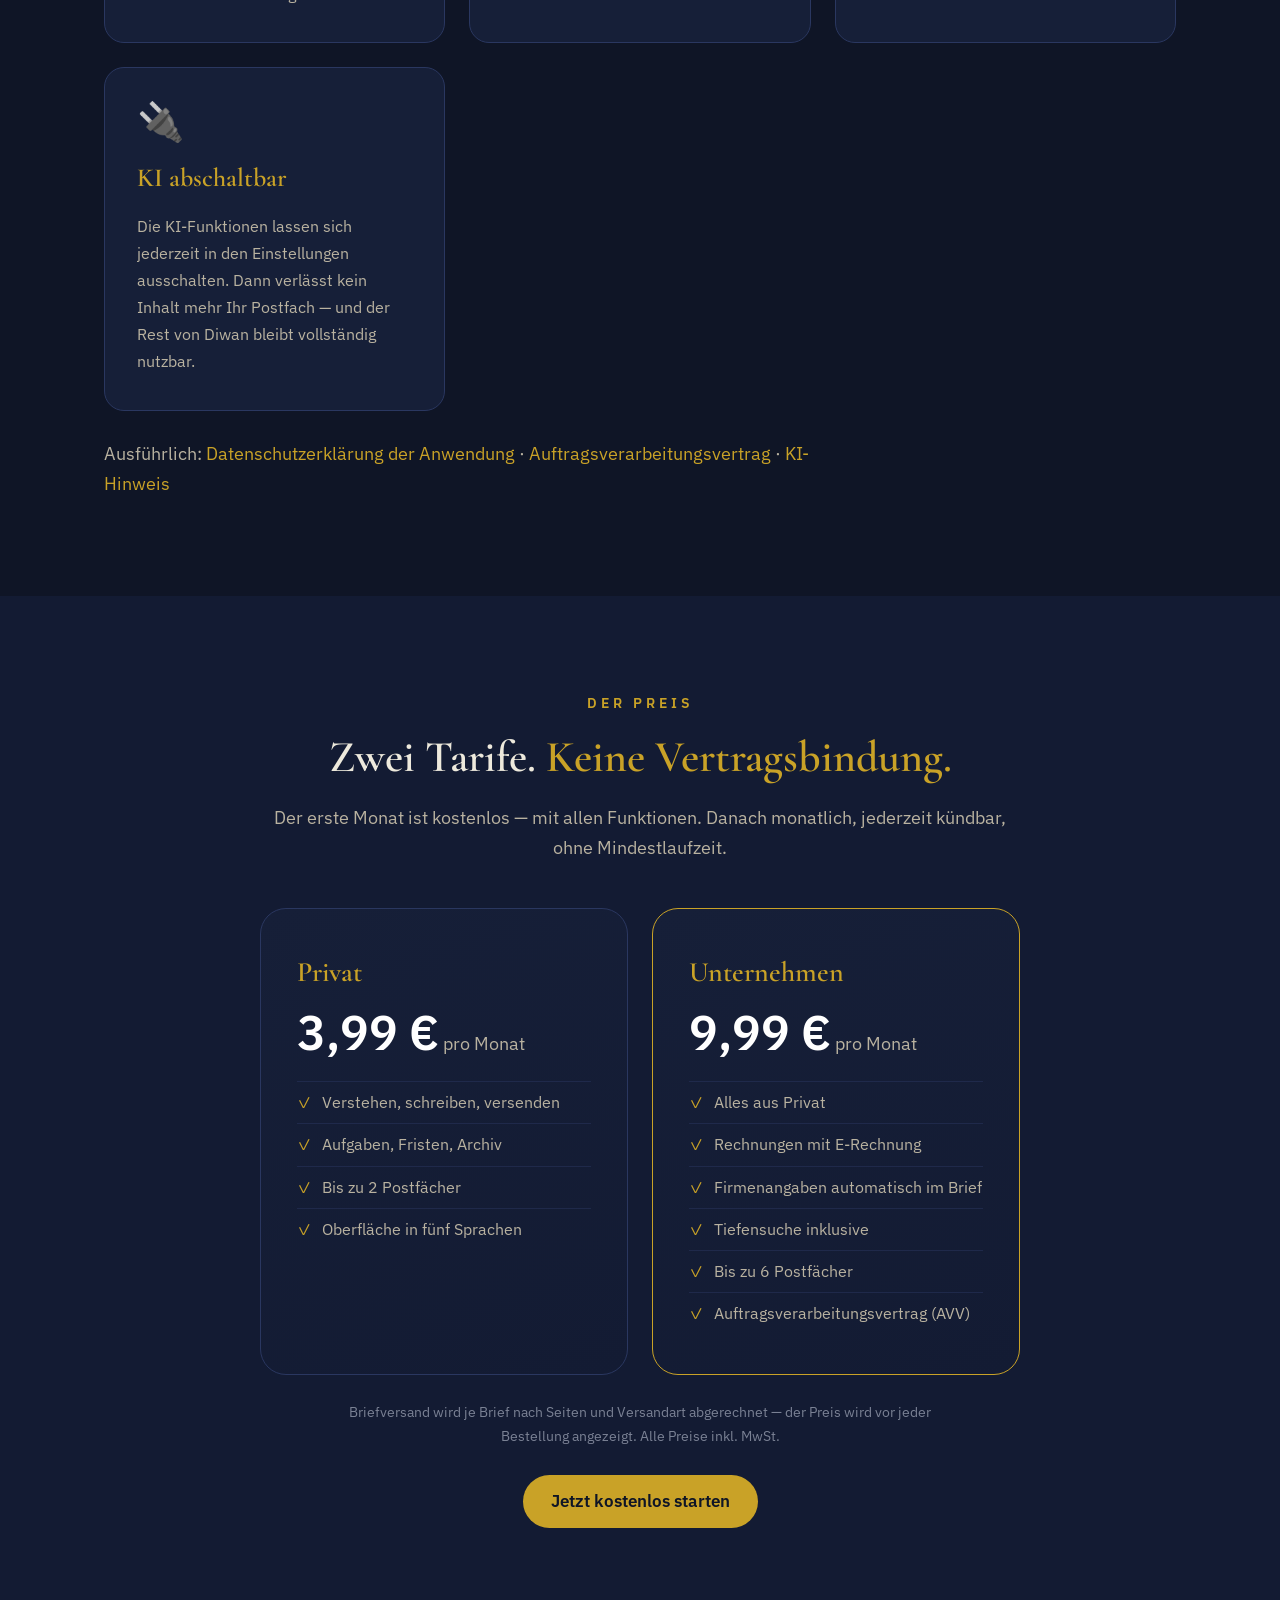
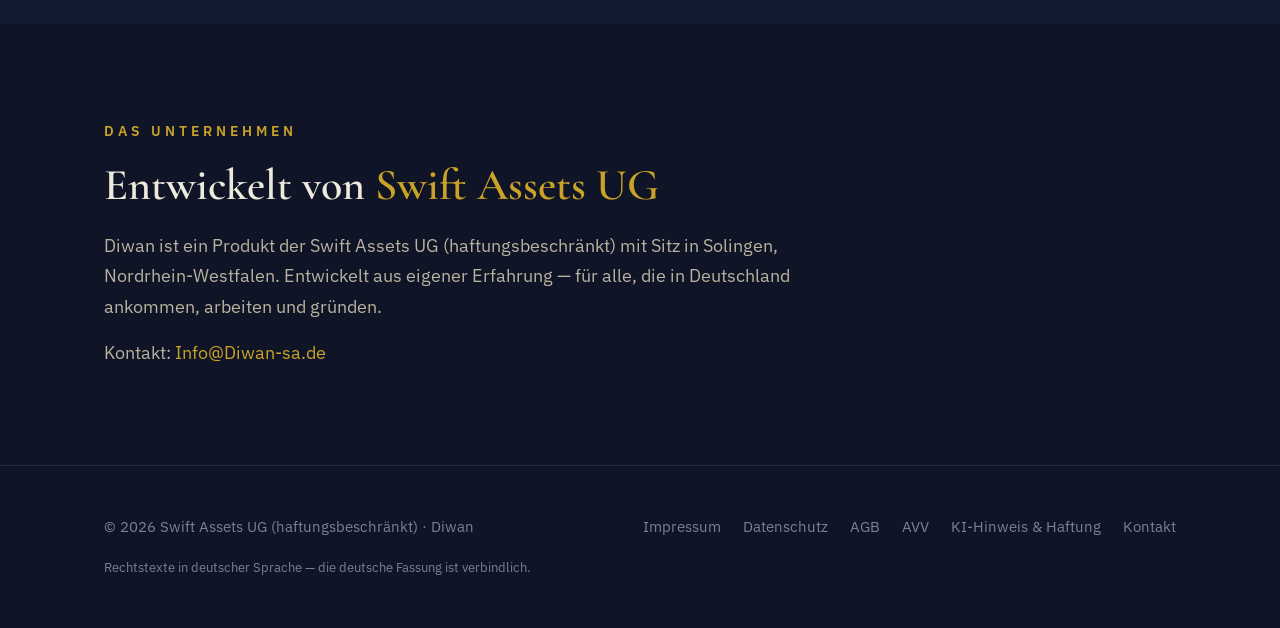
==== commit a915e8e9: "Mobile header: language dropdown with flags, responsive wordmark, unbroken app button On phones the " ====
--- a/index.html
+++ b/index.html
@@ -22,21 +22,24 @@
 <body>
 <nav>
   <div class="container nav-inner">
-    <a href="/" aria-label="Diwan"><svg viewBox="200 88 432 122" style="height:40px;display:block;margin:0 auto" aria-hidden="true"><text x="540" y="200" text-anchor="end" font-size="135" style="font-family:Sacramento,cursive" fill="#C9A227">Diwan</text><g transform="translate(468.2,51.6)"><g transform="rotate(42 76.8 128.4)"><g transform="scale(0.3)"><path d="M256 92 C334 92 372 148 372 214 C372 300 302 362 256 428 C210 362 140 300 140 214 C140 148 178 92 256 92 Z" fill="#C9A227"/><circle cx="256" cy="240" r="23" fill="#0F1526"/><path d="M256 263 V404" stroke="#0F1526" stroke-width="13" stroke-linecap="round"/></g></g></g></svg></a>
+    <a href="/" aria-label="Diwan"><svg viewBox="200 88 432 122" style="width:var(--wm-w,142px);max-width:100%;height:auto;display:block;margin:0 auto" aria-hidden="true"><text x="540" y="200" text-anchor="end" font-size="135" style="font-family:Sacramento,cursive" fill="#C9A227">Diwan</text><g transform="translate(468.2,51.6)"><g transform="rotate(42 76.8 128.4)"><g transform="scale(0.3)"><path d="M256 92 C334 92 372 148 372 214 C372 300 302 362 256 428 C210 362 140 300 140 214 C140 148 178 92 256 92 Z" fill="#C9A227"/><circle cx="256" cy="240" r="23" fill="#0F1526"/><path d="M256 263 V404" stroke="#0F1526" stroke-width="13" stroke-linecap="round"/></g></g></g></svg></a>
     <div class="nav-links">
       <a href="#problem">Das Problem</a>
       <a href="#funktionen">Funktionen</a>
       <a href="#video">Video</a>
       <a href="#sicherheit">Sicherheit</a>
       <a href="#preis">Preis</a>
-      <div class="lang" role="navigation" aria-label="Sprache"><a href="/" lang="de" hreflang="de" class="on" aria-current="page">Deutsch</a><a href="/ar/" lang="ar" hreflang="ar">العربية</a><a href="/en/" lang="en" hreflang="en">English</a><a href="/ru/" lang="ru" hreflang="ru">Русский</a><a href="/uk/" lang="uk" hreflang="uk">Українська</a></div>
+      <details class="lang">
+        <summary aria-label="Sprache: Deutsch"><span class="flag">🇩🇪</span><span class="code">DE</span><span class="caret" aria-hidden="true"></span></summary>
+        <ul role="list" aria-label="Sprache"><li><a href="/" lang="de" hreflang="de" class="on" aria-current="page"><span class="flag">🇩🇪</span>Deutsch</a></li><li><a href="/ar/" lang="ar" hreflang="ar"><span class="flag">🇸🇦</span>العربية</a></li><li><a href="/en/" lang="en" hreflang="en"><span class="flag">🇬🇧</span>English</a></li><li><a href="/ru/" lang="ru" hreflang="ru"><span class="flag">🇷🇺</span>Русский</a></li><li><a href="/uk/" lang="uk" hreflang="uk"><span class="flag">🇺🇦</span>Українська</a></li></ul>
+      </details>
       <a class="btn small" href="https://app.diwan-sa.de" rel="noopener">App öffnen</a>
     </div>
   </div>
 </nav>
 <header class="hero">
   <div class="container">
-    <div class="wordmark"><svg viewBox="200 88 432 122" style="height:150px;display:block;margin:0 auto" aria-hidden="true"><text x="540" y="200" text-anchor="end" font-size="135" style="font-family:Sacramento,cursive" fill="#C9A227">Diwan</text><g transform="translate(468.2,51.6)"><g transform="rotate(42 76.8 128.4)"><g transform="scale(0.3)"><path d="M256 92 C334 92 372 148 372 214 C372 300 302 362 256 428 C210 362 140 300 140 214 C140 148 178 92 256 92 Z" fill="#C9A227"/><circle cx="256" cy="240" r="23" fill="#0F1526"/><path d="M256 263 V404" stroke="#0F1526" stroke-width="13" stroke-linecap="round"/></g></g></g></svg></div>
+    <div class="wordmark"><svg viewBox="200 88 432 122" style="width:var(--wm-w,531px);max-width:100%;height:auto;display:block;margin:0 auto" aria-hidden="true"><text x="540" y="200" text-anchor="end" font-size="135" style="font-family:Sacramento,cursive" fill="#C9A227">Diwan</text><g transform="translate(468.2,51.6)"><g transform="rotate(42 76.8 128.4)"><g transform="scale(0.3)"><path d="M256 92 C334 92 372 148 372 214 C372 300 302 362 256 428 C210 362 140 300 140 214 C140 148 178 92 256 92 Z" fill="#C9A227"/><circle cx="256" cy="240" r="23" fill="#0F1526"/><path d="M256 263 V404" stroke="#0F1526" stroke-width="13" stroke-linecap="round"/></g></g></g></svg></div>
     <h1>Deutsche Korrespondenz soll <span class="gold">niemanden ausbremsen</span></h1>
     <p class="sub">Diwan versteht offizielle Post, schreibt die Antwort in korrektem Deutsch und versendet sie — als E-Mail oder als echter Brief. Für alle, die in Deutschland Post bekommen: erklärt in Ihrer Sprache, wenn Sie das möchten. Sie prüfen und geben frei.</p>
     <div class="cta">
@@ -220,6 +223,9 @@
 document.getElementById("y").textContent = new Date().getFullYear();
 const io = new IntersectionObserver((es) => es.forEach(e => { if (e.isIntersecting) { e.target.classList.add("on"); io.unobserve(e.target); } }), { threshold: 0.12 });
 document.querySelectorAll(".reveal").forEach(el => io.observe(el));
+const lang = document.querySelector("details.lang");
+document.addEventListener("click", e => { if (lang.open && !lang.contains(e.target)) lang.open = false; });
+document.addEventListener("keydown", e => { if (e.key === "Escape") lang.open = false; });
 </script>
 </body>
 </html>
--- a/site.css
+++ b/site.css
@@ -26,7 +26,7 @@
 .nav-links{display:flex;gap:26px;align-items:center;font-size:15px}
 .nav-links a{color:var(--muted)}
 .nav-links a:hover{color:var(--gold);opacity:1}
-.nav-links a.btn{color:#0F1526}
+.nav-links a.btn{color:#0F1526;white-space:nowrap;flex-shrink:0}
 .nav-links a.btn:hover{color:#0F1526}
 .btn{display:inline-flex;align-items:center;gap:10px;background:var(--gold);color:#0F1526;font-weight:600;border-radius:99px;padding:12px 28px;transition:transform .15s ease, box-shadow .15s ease}
 .btn:hover{transform:translateY(-1px);box-shadow:0 8px 24px rgba(201,162,39,.35);opacity:1}
@@ -36,7 +36,7 @@
 /* hero */
 .hero{padding:110px 0 90px;text-align:center;position:relative;overflow:hidden}
 .hero::before{content:"";position:absolute;inset:-40% -20% auto;height:120%;background:radial-gradient(ellipse at 50% 0%,rgba(201,162,39,.10),transparent 62%);pointer-events:none}
-.wordmark svg{height:150px;margin:0 auto}
+.wordmark svg{margin:0 auto}
 .hero h1{font-family:Cormorant,serif;font-size:clamp(38px,5.4vw,62px);font-weight:600;line-height:1.18;margin:26px auto 0;max-width:820px}
 .hero h1 .gold{color:var(--gold)}
 .hero .sub{color:var(--muted);font-size:20px;max-width:660px;margin:22px auto 0}
@@ -103,11 +103,18 @@
 .reveal.on{opacity:1;transform:none}
 @media(prefers-reduced-motion:reduce){.reveal{opacity:1;transform:none;transition:none}}
 
-/* ---- five languages ---- */
-.lang{display:flex;gap:4px;flex-wrap:wrap}
-.lang a{color:var(--dim);font-size:13px;padding:4px 8px;border-radius:99px;border:1px solid transparent}
-.lang a.on{color:var(--gold);border-color:var(--gold);background:var(--gold-soft)}
-.lang a:hover{color:var(--gold);opacity:1}
+/* ---- five languages: a dropdown with flags (native <details>, no JS needed) ---- */
+.lang{position:relative;flex-shrink:0}
+.lang summary{list-style:none;cursor:pointer;display:inline-flex;align-items:center;gap:7px;color:var(--muted);font-size:14px;font-weight:600;line-height:1;padding:8px 12px;border-radius:99px;border:1px solid var(--line);background:rgba(22,31,56,.6);white-space:nowrap;user-select:none;transition:color .15s,border-color .15s}
+.lang summary::-webkit-details-marker{display:none}
+.lang summary:hover,.lang[open] summary{color:var(--gold);border-color:var(--gold)}
+.lang .flag{font-size:18px;line-height:1;font-family:"Apple Color Emoji","Segoe UI Emoji","Noto Color Emoji",sans-serif}
+.lang .caret{width:6px;height:6px;border-right:1.5px solid currentColor;border-bottom:1.5px solid currentColor;transform:translateY(-2px) rotate(45deg);transition:transform .15s}
+.lang[open] .caret{transform:translateY(2px) rotate(-135deg)}
+.lang ul{list-style:none;margin:0;position:absolute;top:calc(100% + 10px);inset-inline-end:0;min-width:210px;background:var(--panel);border:1px solid var(--line);border-radius:16px;padding:8px;box-shadow:0 20px 50px rgba(0,0,0,.5);z-index:60}
+.lang li a{display:flex;align-items:center;gap:12px;padding:10px 12px;border-radius:10px;color:var(--cream);font-size:15px;white-space:nowrap}
+.lang li a:hover{background:var(--gold-soft);color:var(--gold);opacity:1}
+.lang li a.on{color:var(--gold);background:var(--gold-soft)}
 .langs{margin-top:34px;color:var(--muted);display:flex;flex-wrap:wrap;gap:10px;align-items:center}
 .chip.small{margin:0;padding:6px 16px;font-size:14px}
 .video-note{color:var(--dim);font-size:14px;margin-top:12px}
@@ -132,7 +139,8 @@
 .legal ol{margin:10px 0 10px 22px;color:var(--muted)}
 .legal strong{color:var(--cream)}
 .legal a{overflow-wrap:anywhere}
-@media(max-width:1000px){.nav-links a:not(.btn){display:none}.nav-links .lang{display:flex}.nav-links .lang a{display:inline-block}}
+@media(max-width:1000px){.nav-links{gap:12px}.nav-links>a:not(.btn){display:none}}
+@media(max-width:420px){.nav-inner{padding:0 16px}.nav-inner>a{--wm-w:110px;min-width:80px}.nav-links{gap:8px}.lang .code{display:none}.lang summary{gap:5px;padding:8px 10px}.btn.small{padding:9px 14px;font-size:14px}}
 
 /* ---- right-to-left (Arabic) ---- */
 [dir=rtl]{font-family:PlexArabic,Plex,system-ui,sans-serif}
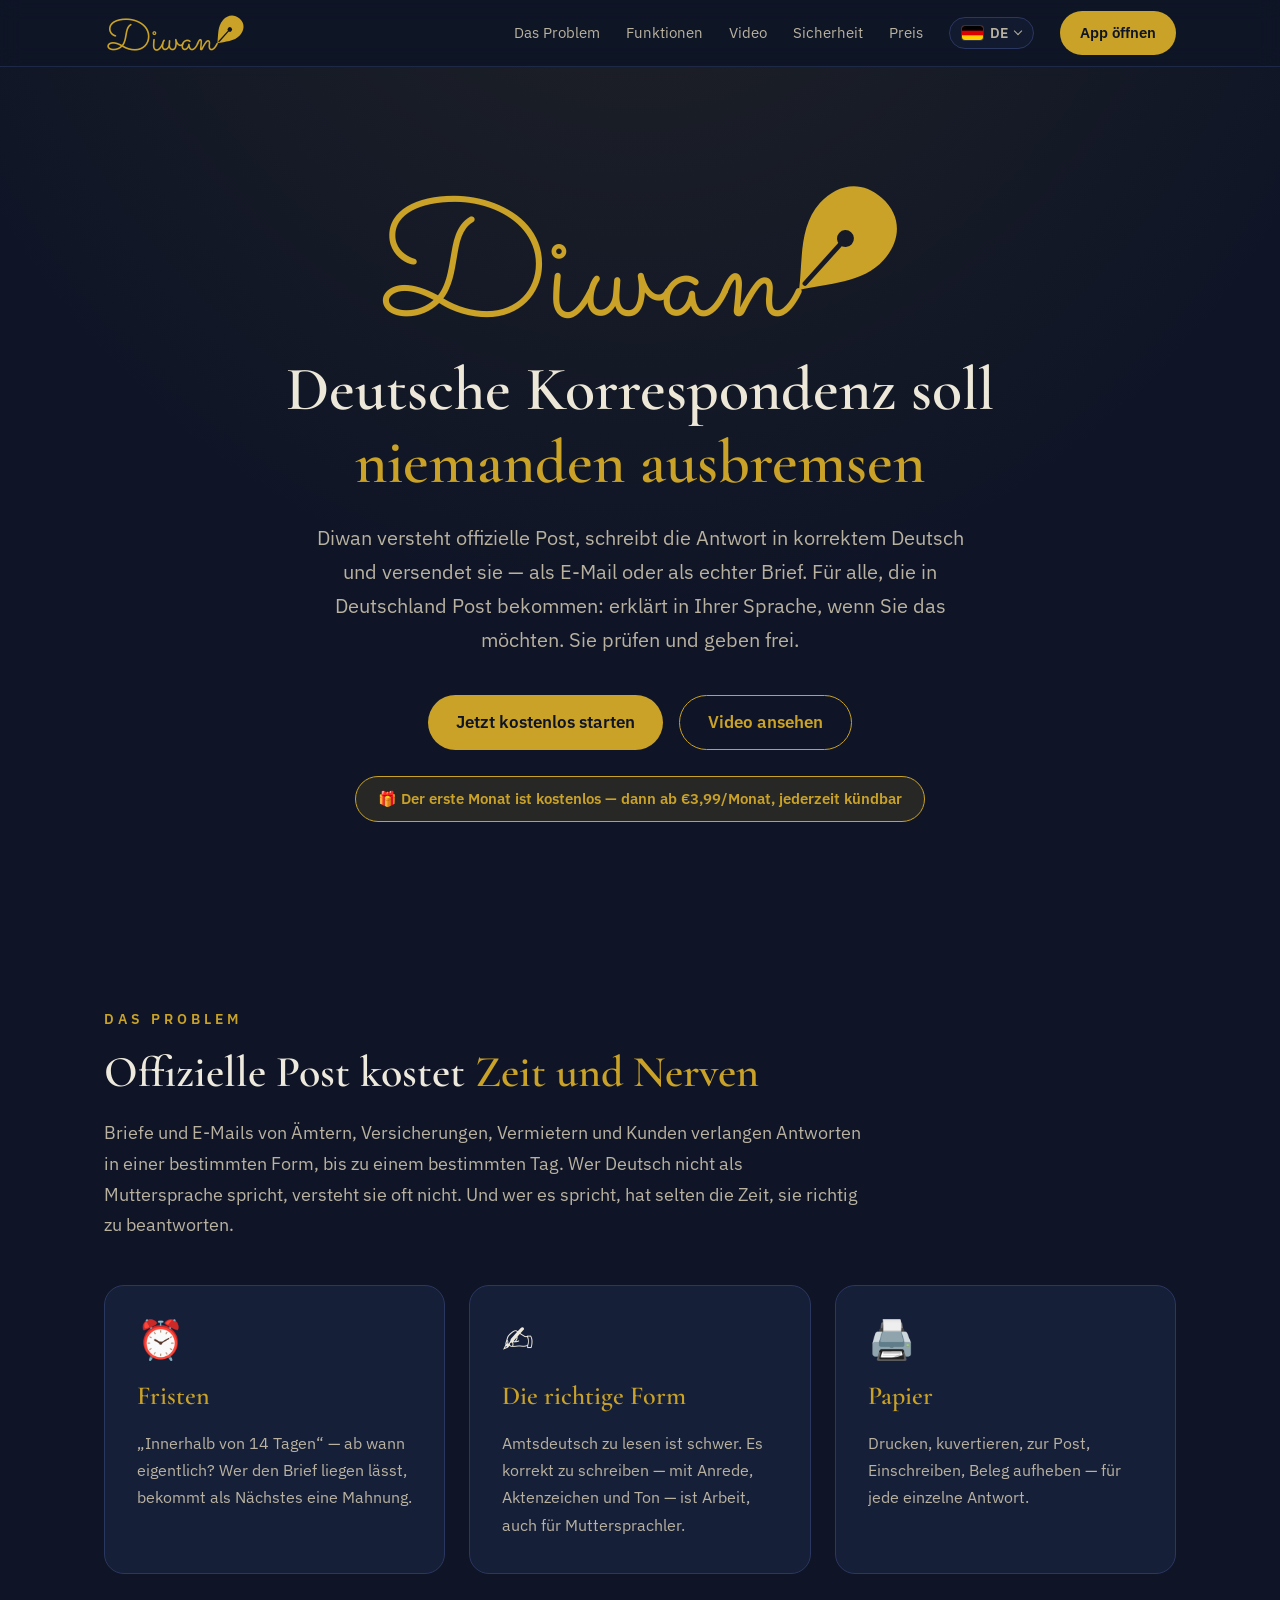
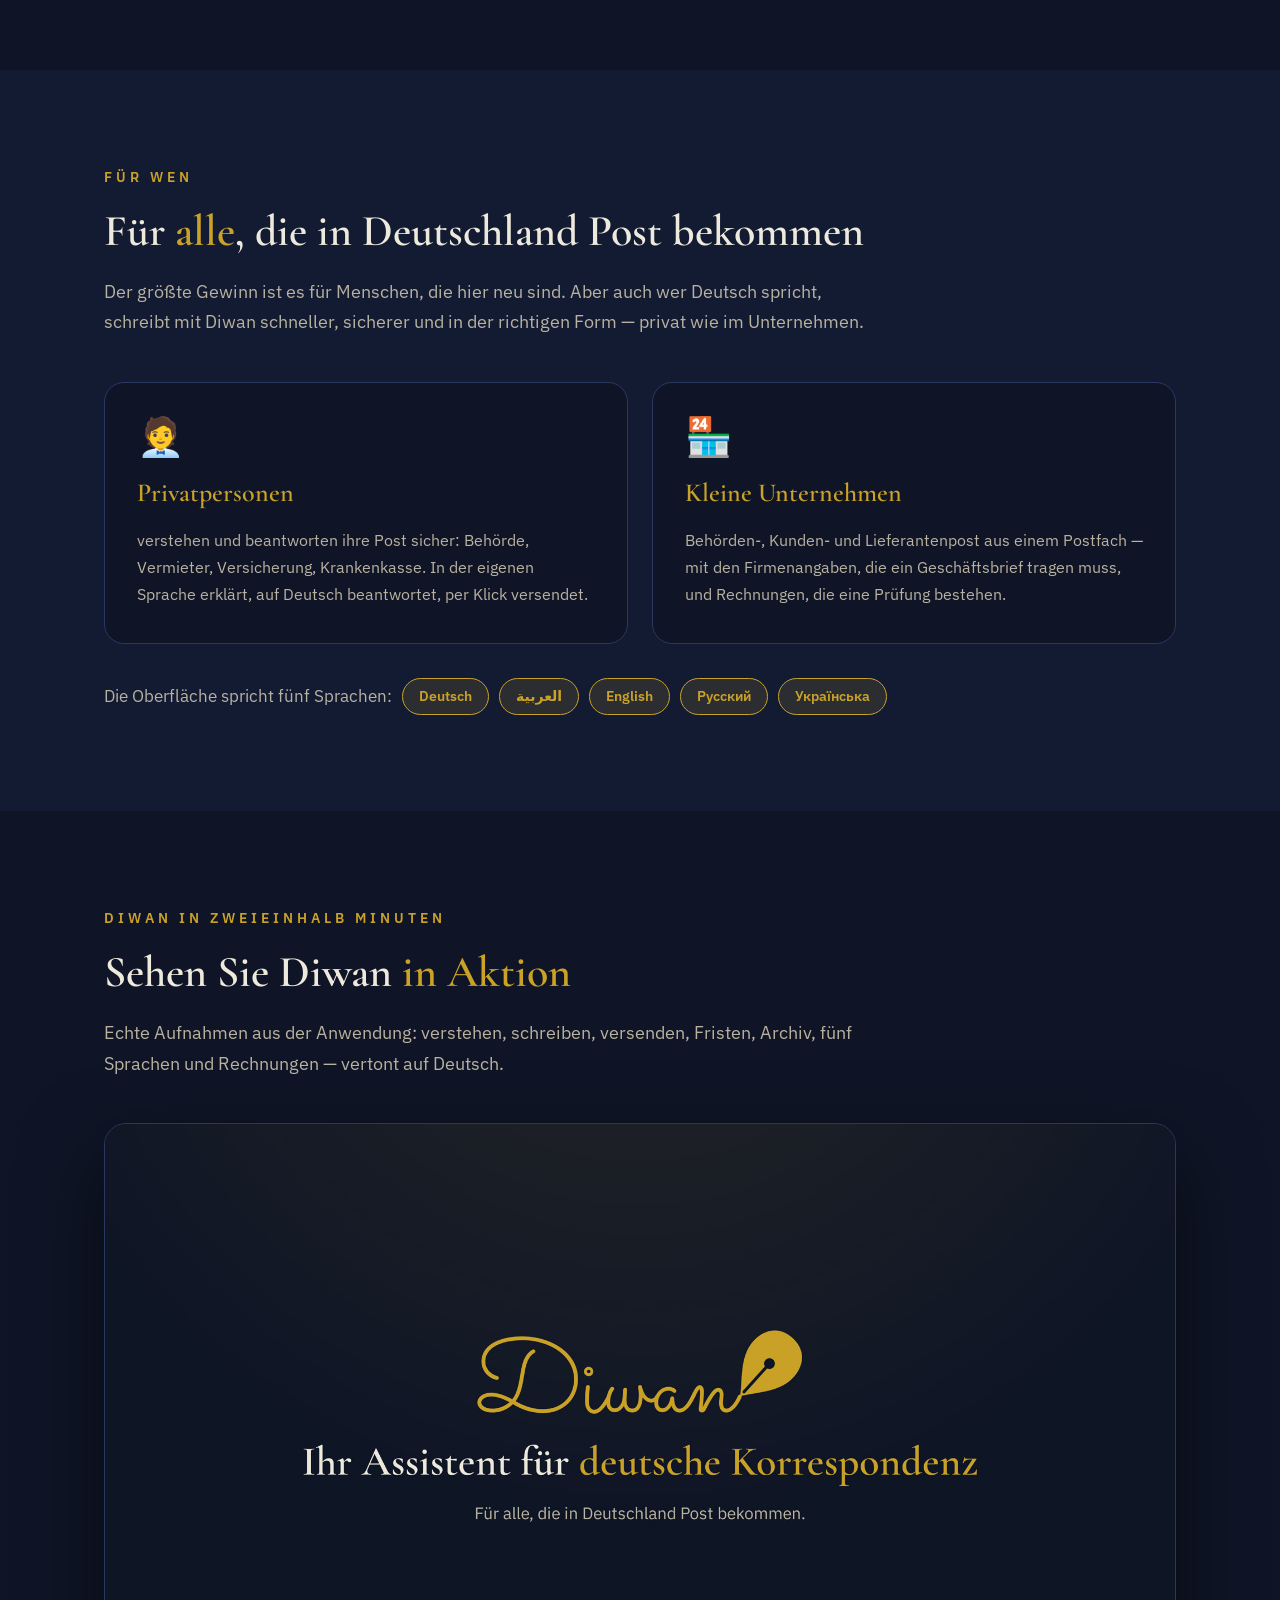
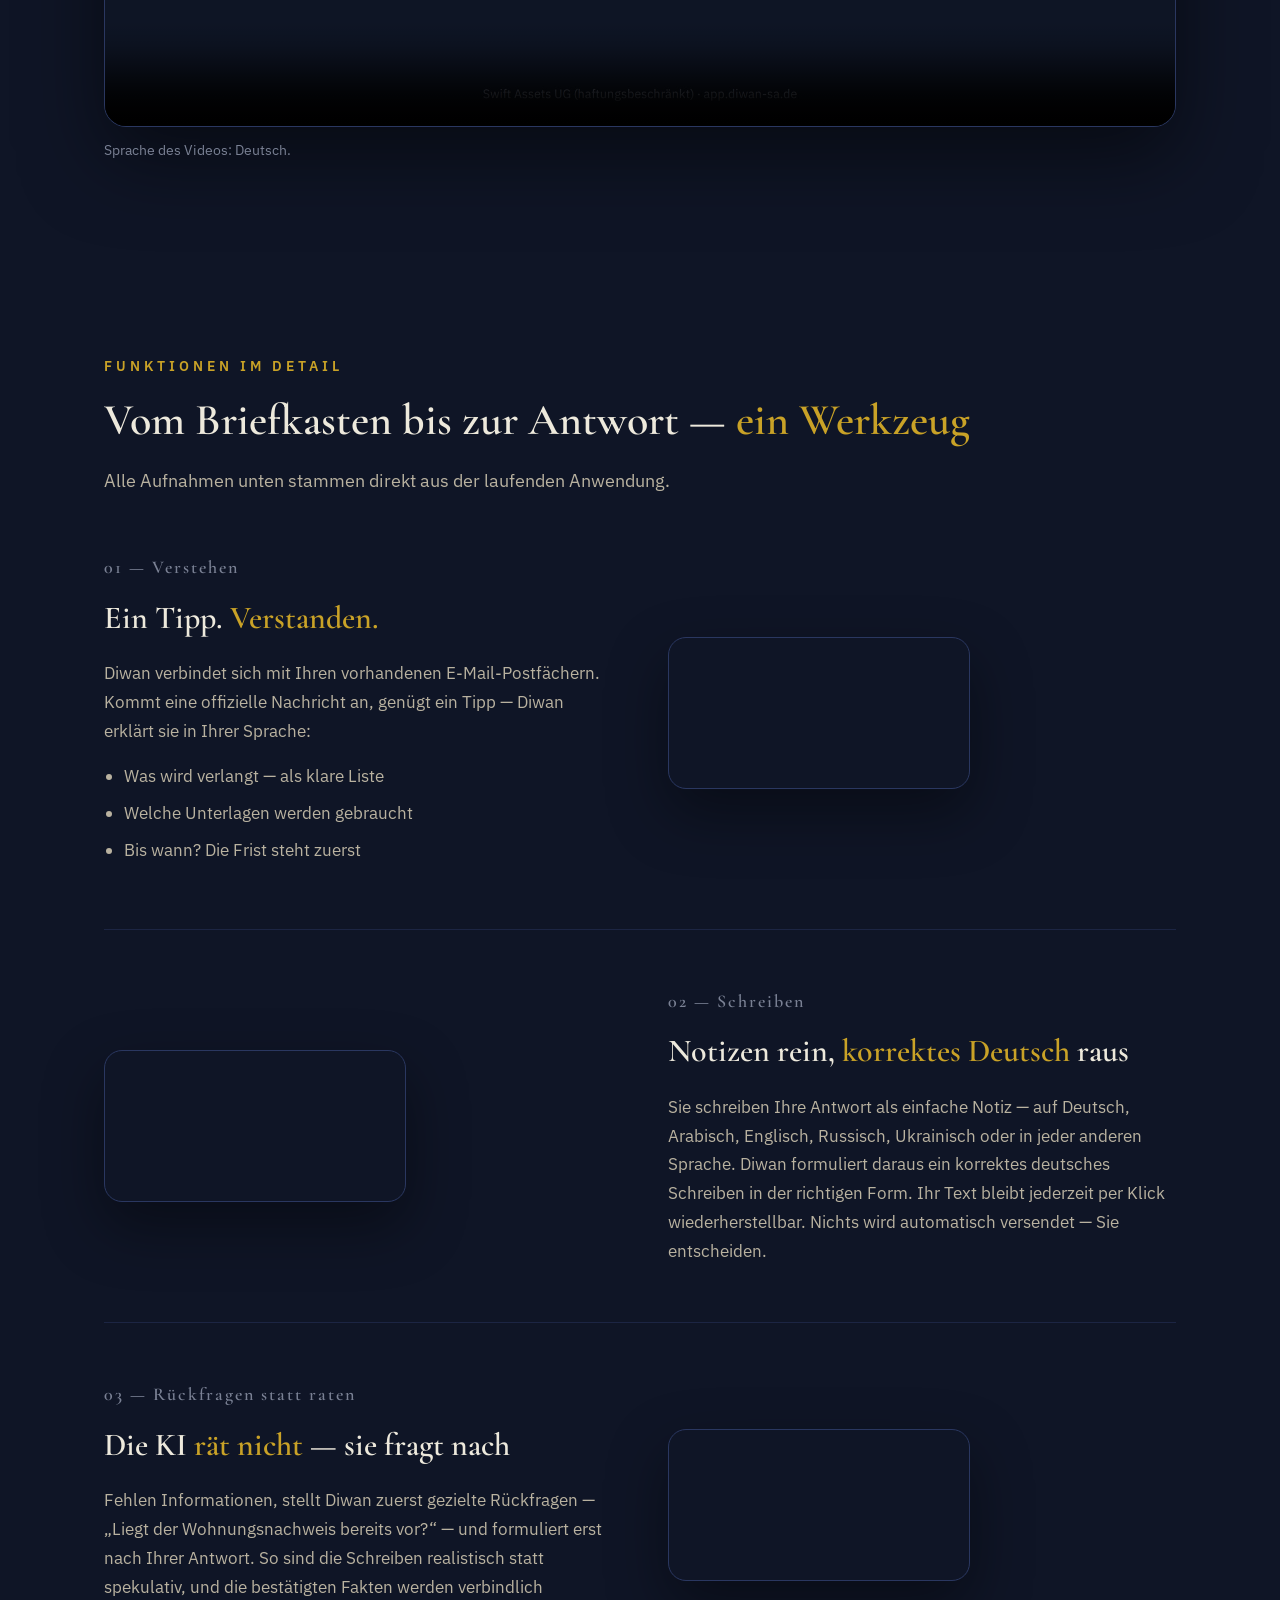
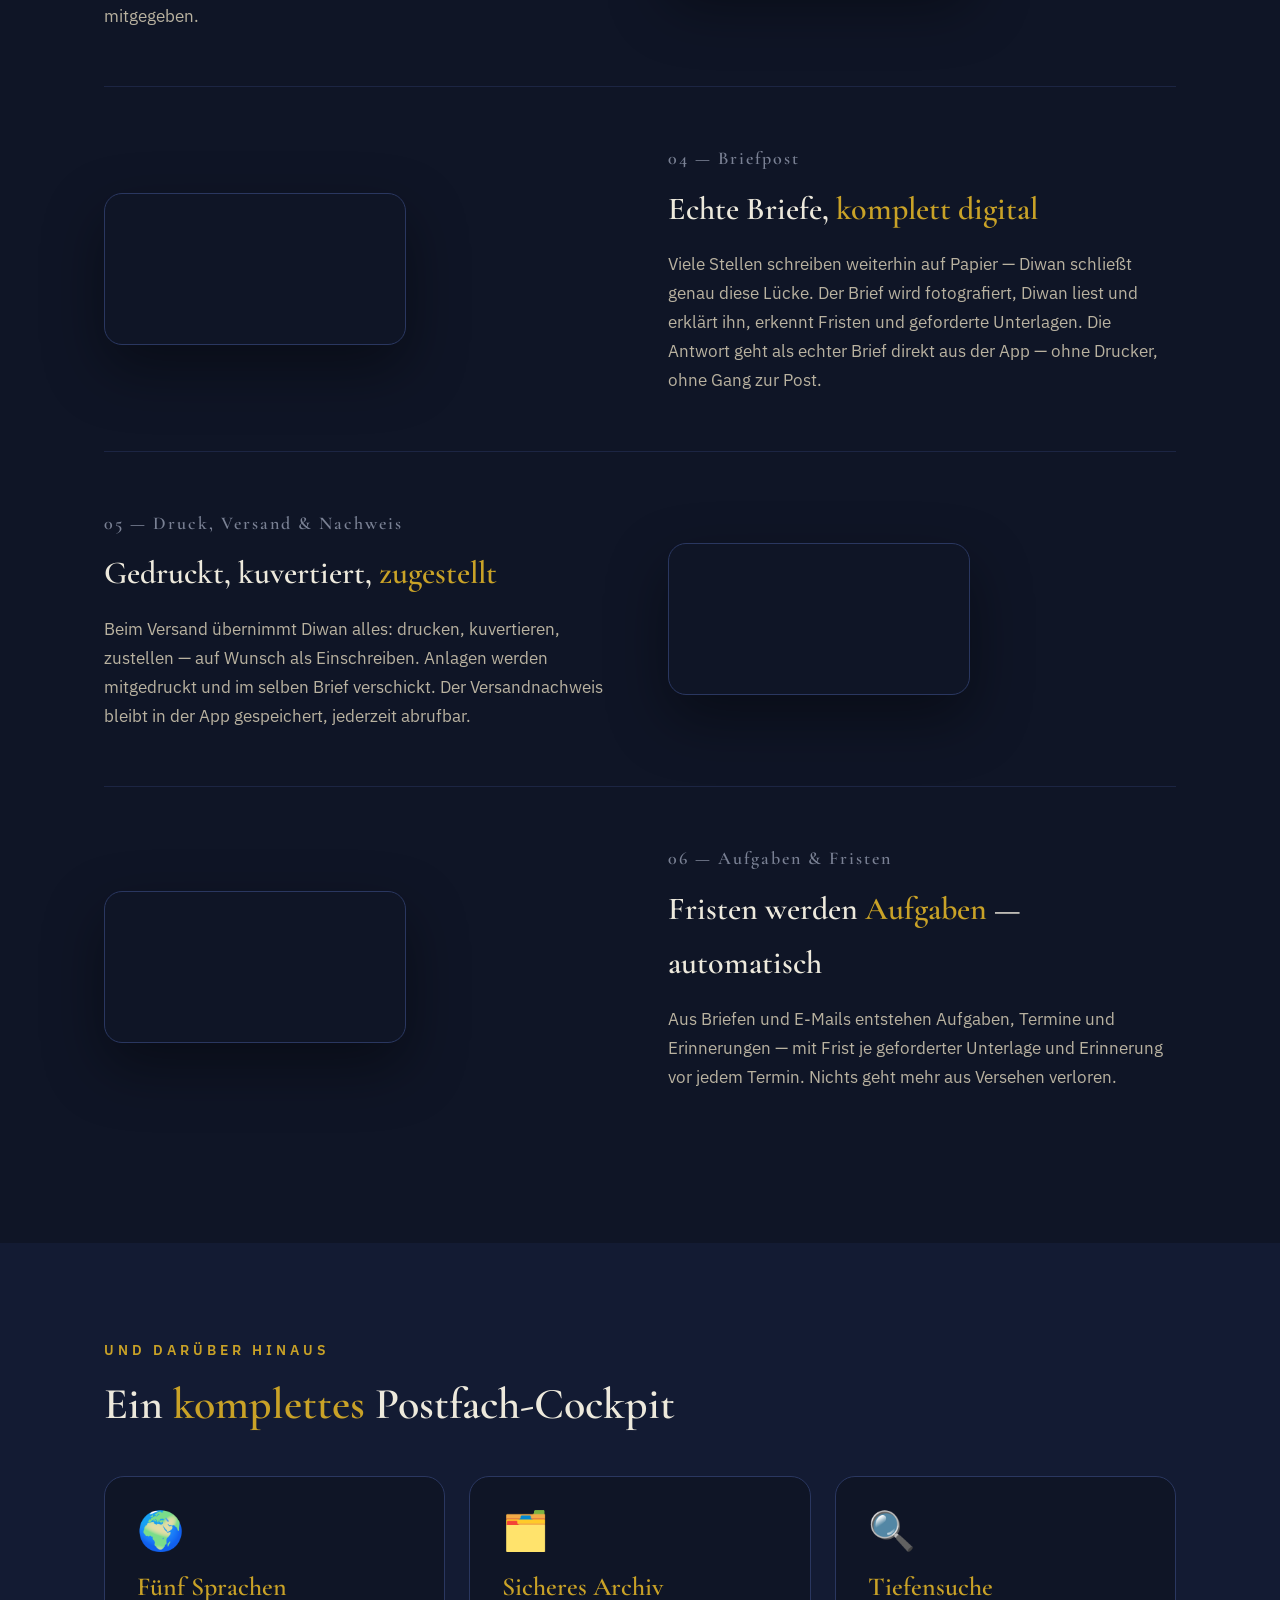
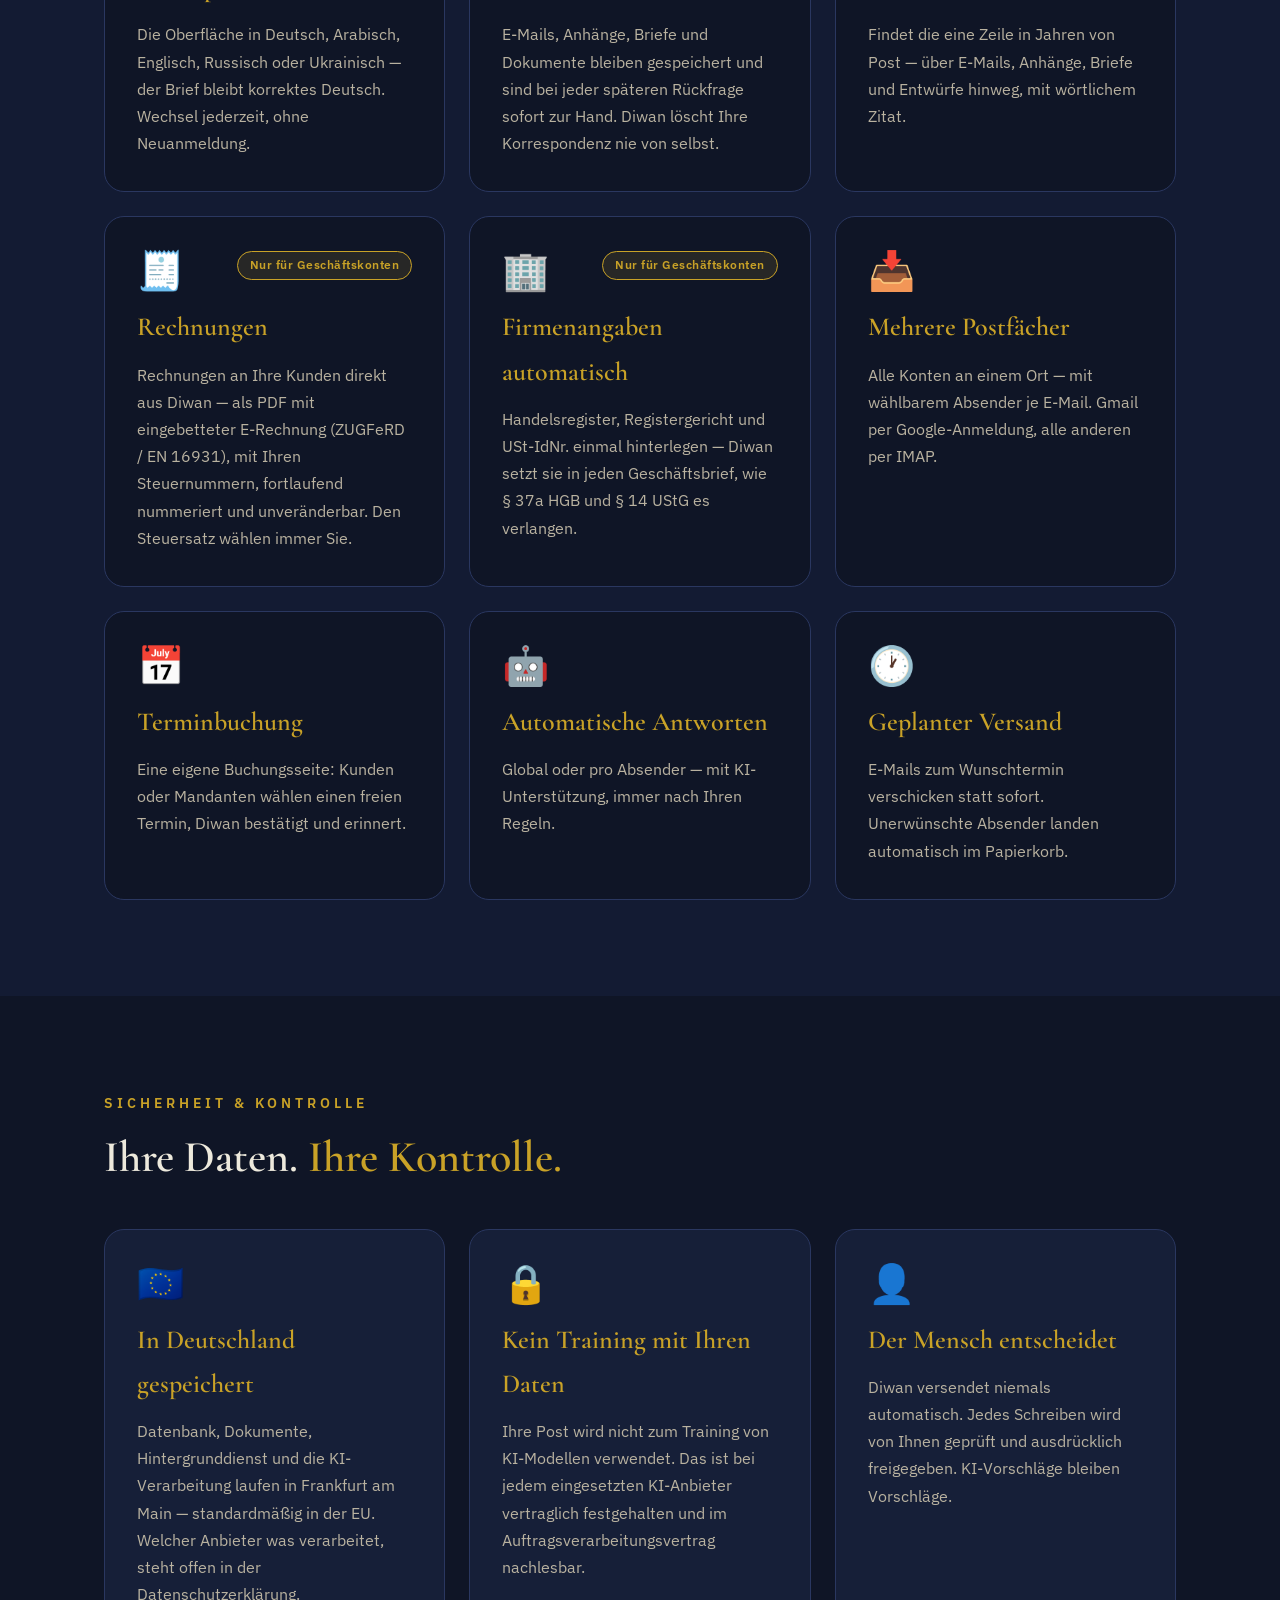
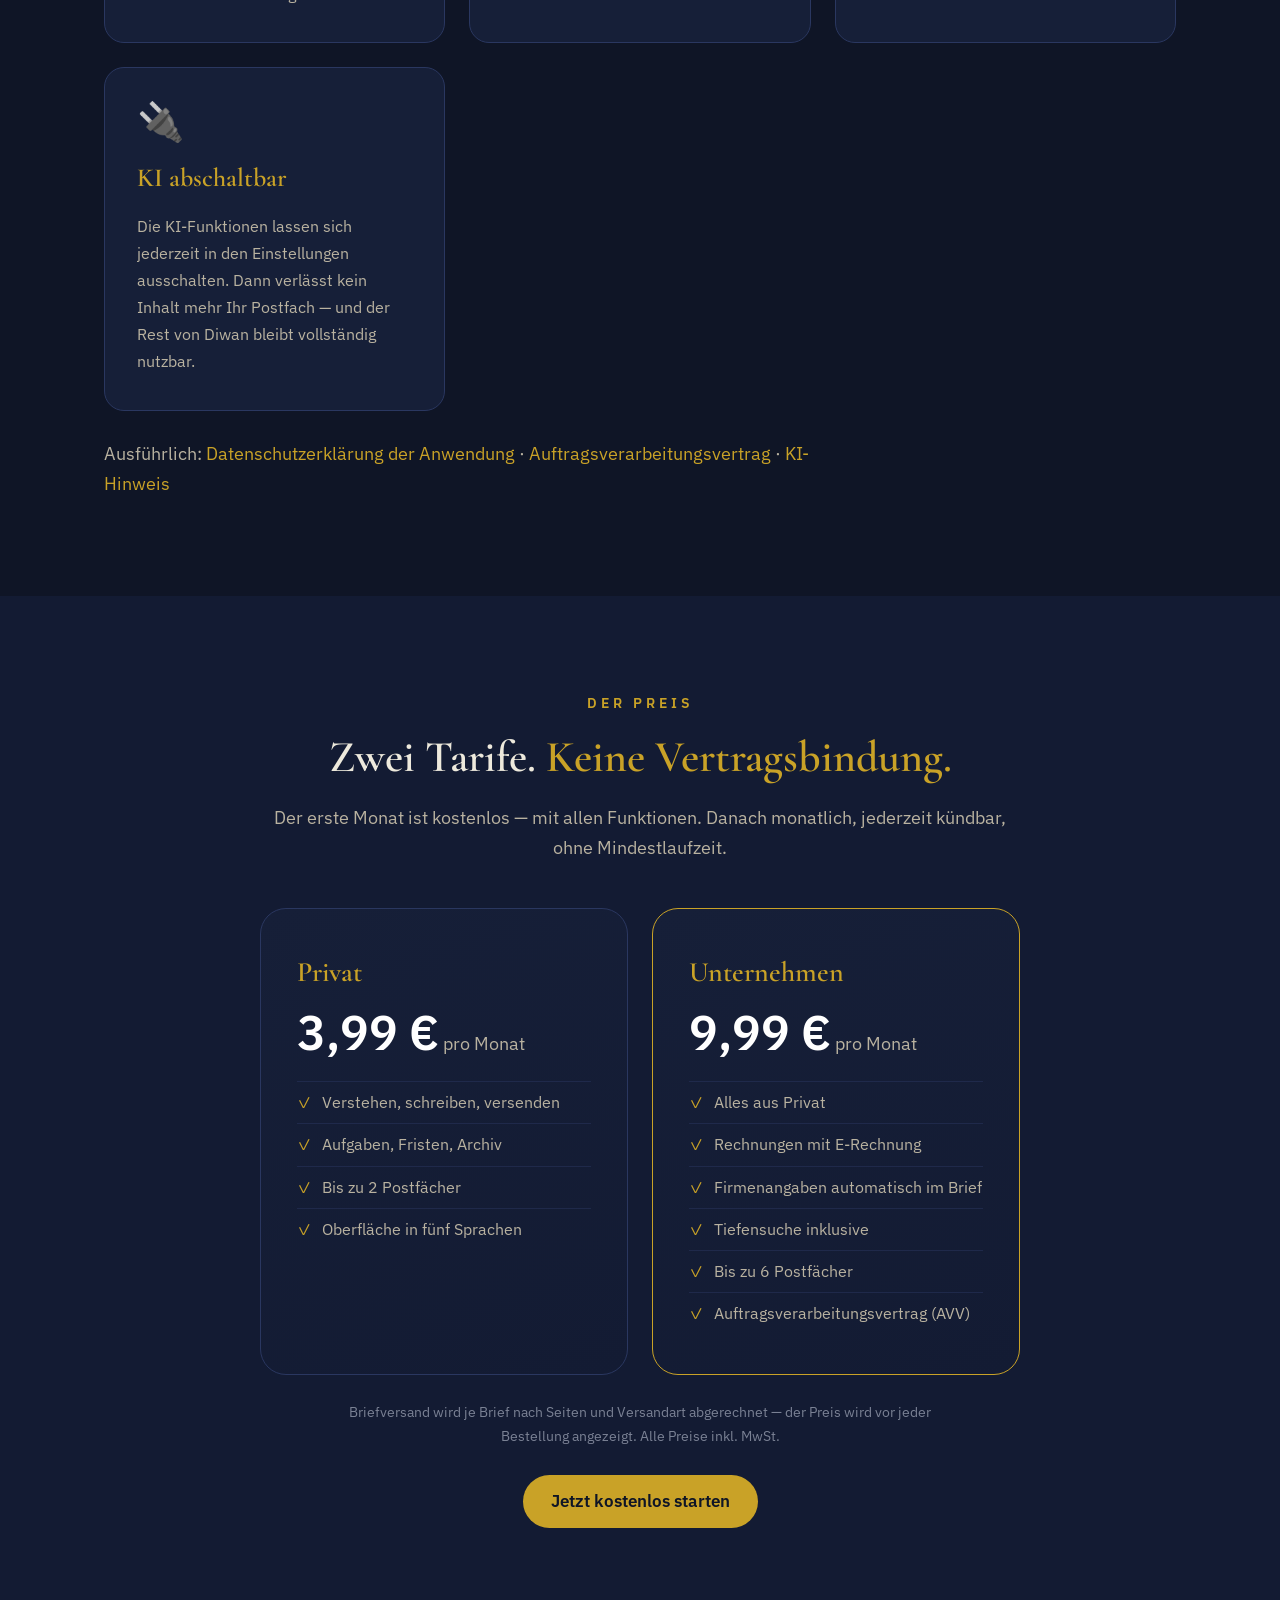
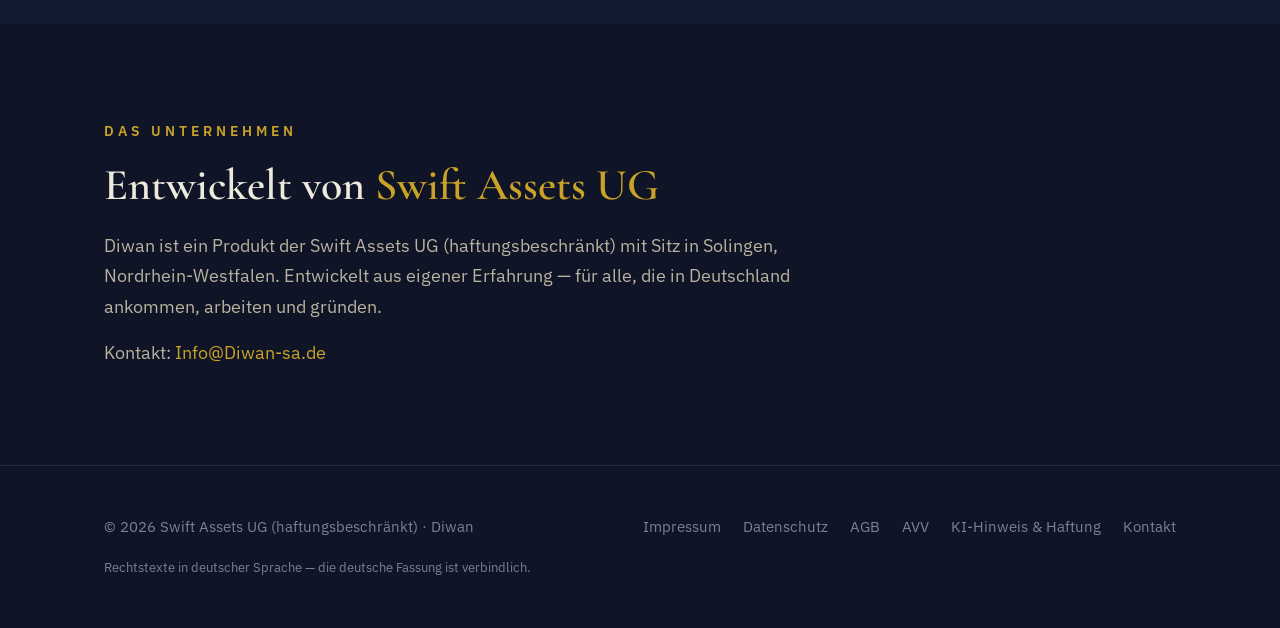
==== commit 560dab1e: "Language switcher: inline SVG flags, Syria for Arabic Emoji flags depend on the device's emoji font:" ====
--- a/index.html
+++ b/index.html
@@ -30,8 +30,8 @@
       <a href="#sicherheit">Sicherheit</a>
       <a href="#preis">Preis</a>
       <details class="lang">
-        <summary aria-label="Sprache: Deutsch"><span class="flag">🇩🇪</span><span class="code">DE</span><span class="caret" aria-hidden="true"></span></summary>
-        <ul role="list" aria-label="Sprache"><li><a href="/" lang="de" hreflang="de" class="on" aria-current="page"><span class="flag">🇩🇪</span>Deutsch</a></li><li><a href="/ar/" lang="ar" hreflang="ar"><span class="flag">🇸🇦</span>العربية</a></li><li><a href="/en/" lang="en" hreflang="en"><span class="flag">🇬🇧</span>English</a></li><li><a href="/ru/" lang="ru" hreflang="ru"><span class="flag">🇷🇺</span>Русский</a></li><li><a href="/uk/" lang="uk" hreflang="uk"><span class="flag">🇺🇦</span>Українська</a></li></ul>
+        <summary aria-label="Sprache: Deutsch"><span class="flag"><svg viewBox="0 0 30 20" aria-hidden="true"><rect width="30" height="20" fill="#FFCE00"/><rect width="30" height="13.33" fill="#DD0000"/><rect width="30" height="6.67" fill="#000"/></svg></span><span class="code">DE</span><span class="caret" aria-hidden="true"></span></summary>
+        <ul role="list" aria-label="Sprache"><li><a href="/" lang="de" hreflang="de" class="on" aria-current="page"><span class="flag"><svg viewBox="0 0 30 20" aria-hidden="true"><rect width="30" height="20" fill="#FFCE00"/><rect width="30" height="13.33" fill="#DD0000"/><rect width="30" height="6.67" fill="#000"/></svg></span>Deutsch</a></li><li><a href="/ar/" lang="ar" hreflang="ar"><span class="flag"><svg viewBox="0 0 30 20" aria-hidden="true"><rect width="30" height="20" fill="#fff"/><rect width="30" height="6.67" fill="#007A3D"/><rect y="13.33" width="30" height="6.67" fill="#000"/><polygon points="10.00,7.40 10.58,9.20 12.47,9.20 10.94,10.31 11.53,12.10 10.00,10.99 8.47,12.10 9.06,10.31 7.53,9.20 9.42,9.20" fill="#CE1126"/><polygon points="15.00,7.40 15.58,9.20 17.47,9.20 15.94,10.31 16.53,12.10 15.00,10.99 13.47,12.10 14.06,10.31 12.53,9.20 14.42,9.20" fill="#CE1126"/><polygon points="20.00,7.40 20.58,9.20 22.47,9.20 20.94,10.31 21.53,12.10 20.00,10.99 18.47,12.10 19.06,10.31 17.53,9.20 19.42,9.20" fill="#CE1126"/></svg></span>العربية</a></li><li><a href="/en/" lang="en" hreflang="en"><span class="flag"><svg viewBox="0 0 60 30" aria-hidden="true"><rect width="60" height="30" fill="#012169"/><path d="M0 0L60 30M60 0L0 30" stroke="#fff" stroke-width="6"/><path d="M0 0L60 30M60 0L0 30" stroke="#C8102E" stroke-width="2"/><path d="M30 0V30M0 15H60" stroke="#fff" stroke-width="10"/><path d="M30 0V30M0 15H60" stroke="#C8102E" stroke-width="6"/></svg></span>English</a></li><li><a href="/ru/" lang="ru" hreflang="ru"><span class="flag"><svg viewBox="0 0 30 20" aria-hidden="true"><rect width="30" height="20" fill="#D52B1E"/><rect width="30" height="13.33" fill="#0039A6"/><rect width="30" height="6.67" fill="#fff"/></svg></span>Русский</a></li><li><a href="/uk/" lang="uk" hreflang="uk"><span class="flag"><svg viewBox="0 0 30 20" aria-hidden="true"><rect width="30" height="20" fill="#FFD700"/><rect width="30" height="10" fill="#0057B7"/></svg></span>Українська</a></li></ul>
       </details>
       <a class="btn small" href="https://app.diwan-sa.de" rel="noopener">App öffnen</a>
     </div>
--- a/site.css
+++ b/site.css
@@ -108,7 +108,8 @@
 .lang summary{list-style:none;cursor:pointer;display:inline-flex;align-items:center;gap:7px;color:var(--muted);font-size:14px;font-weight:600;line-height:1;padding:8px 12px;border-radius:99px;border:1px solid var(--line);background:rgba(22,31,56,.6);white-space:nowrap;user-select:none;transition:color .15s,border-color .15s}
 .lang summary::-webkit-details-marker{display:none}
 .lang summary:hover,.lang[open] summary{color:var(--gold);border-color:var(--gold)}
-.lang .flag{font-size:18px;line-height:1;font-family:"Apple Color Emoji","Segoe UI Emoji","Noto Color Emoji",sans-serif}
+.lang .flag{display:inline-flex;flex-shrink:0}
+.lang .flag svg{width:21px;height:14px;border-radius:3px;display:block;box-shadow:0 0 0 1px rgba(255,255,255,.12)}
 .lang .caret{width:6px;height:6px;border-right:1.5px solid currentColor;border-bottom:1.5px solid currentColor;transform:translateY(-2px) rotate(45deg);transition:transform .15s}
 .lang[open] .caret{transform:translateY(2px) rotate(-135deg)}
 .lang ul{list-style:none;margin:0;position:absolute;top:calc(100% + 10px);inset-inline-end:0;min-width:210px;background:var(--panel);border:1px solid var(--line);border-radius:16px;padding:8px;box-shadow:0 20px 50px rgba(0,0,0,.5);z-index:60}
